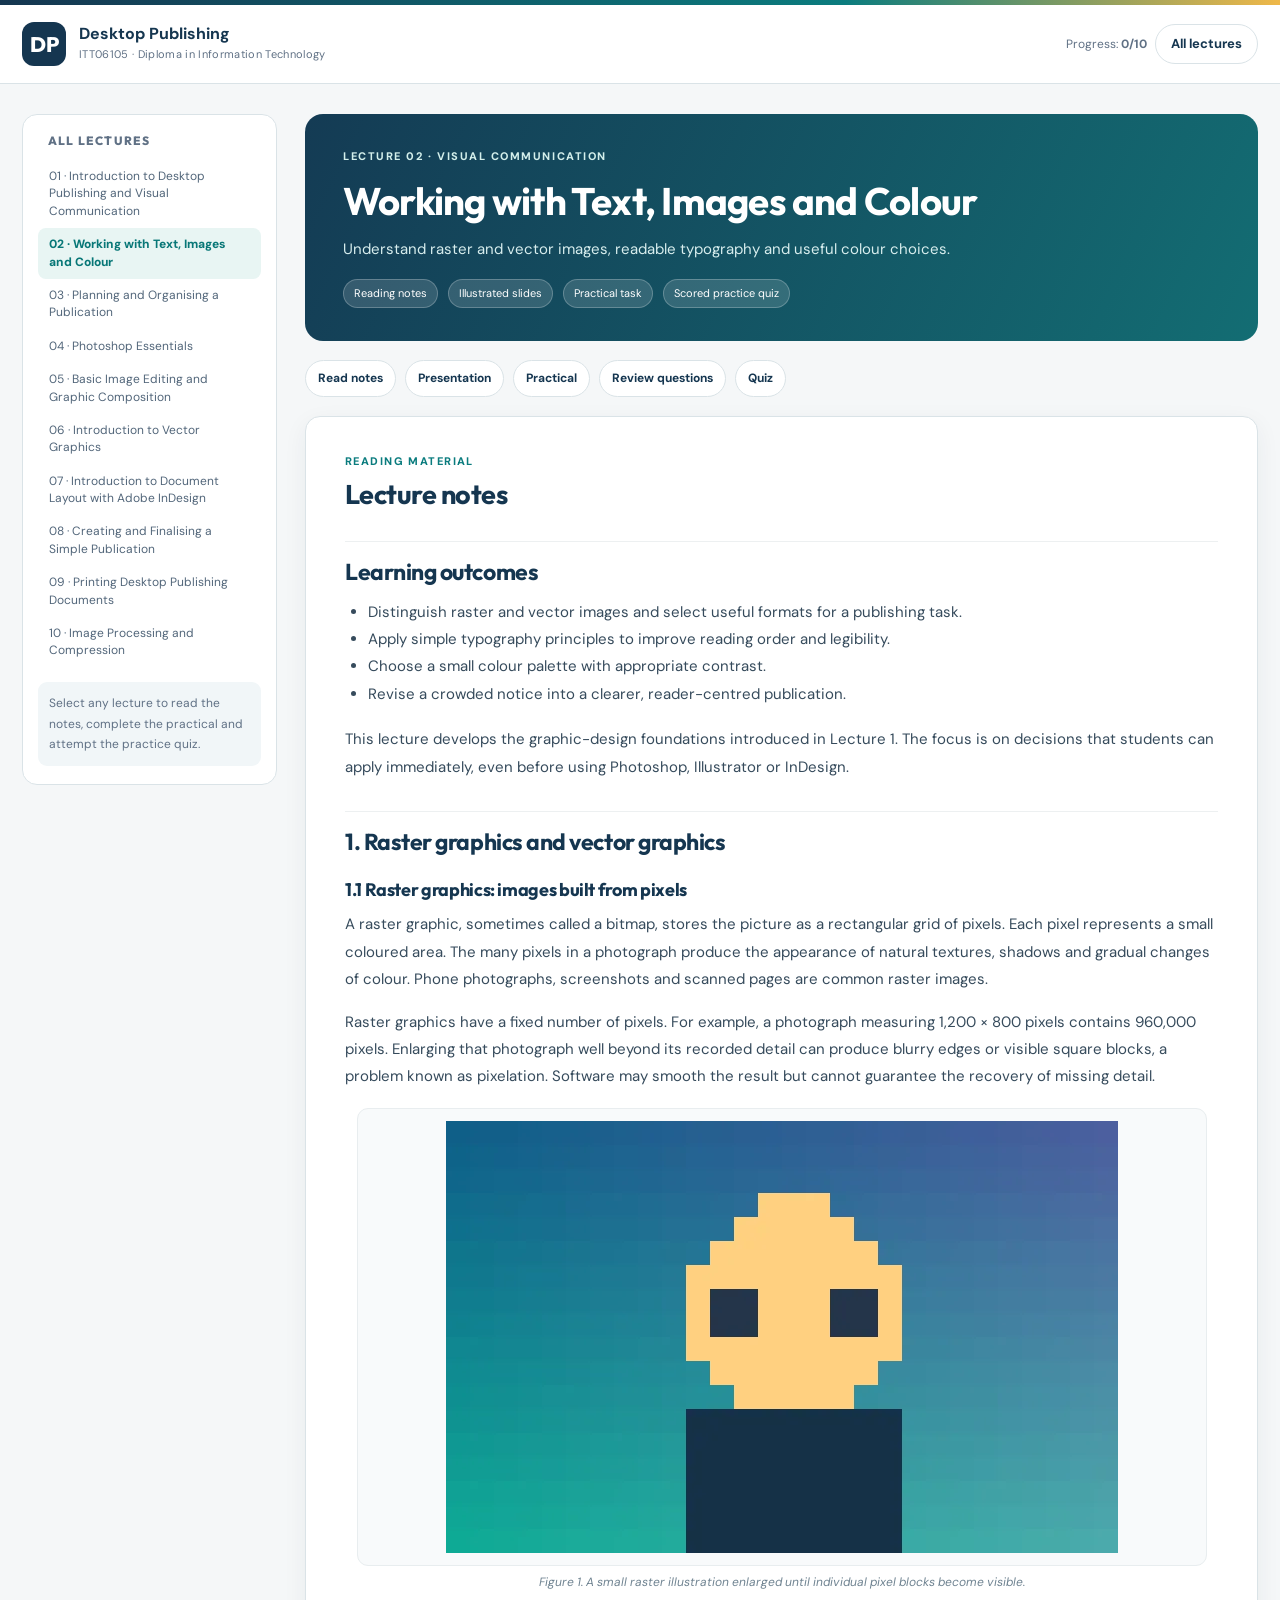
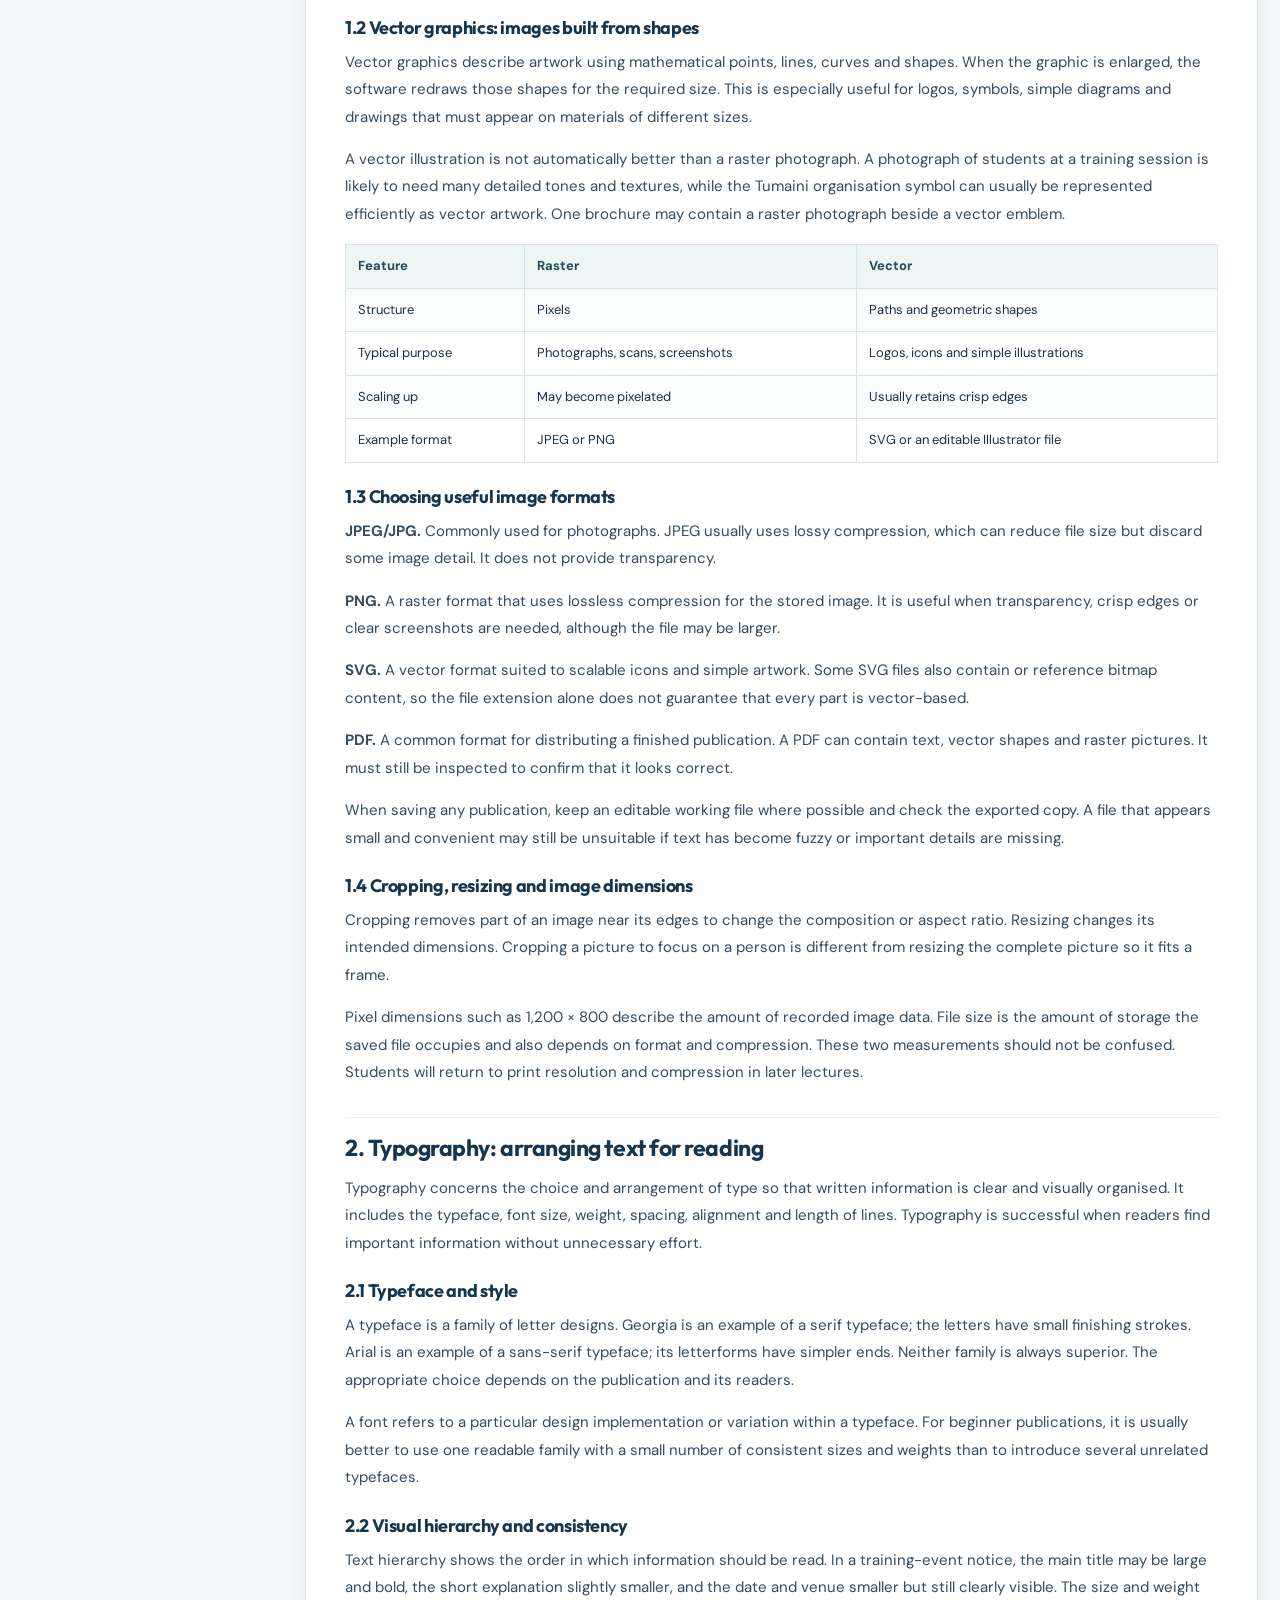
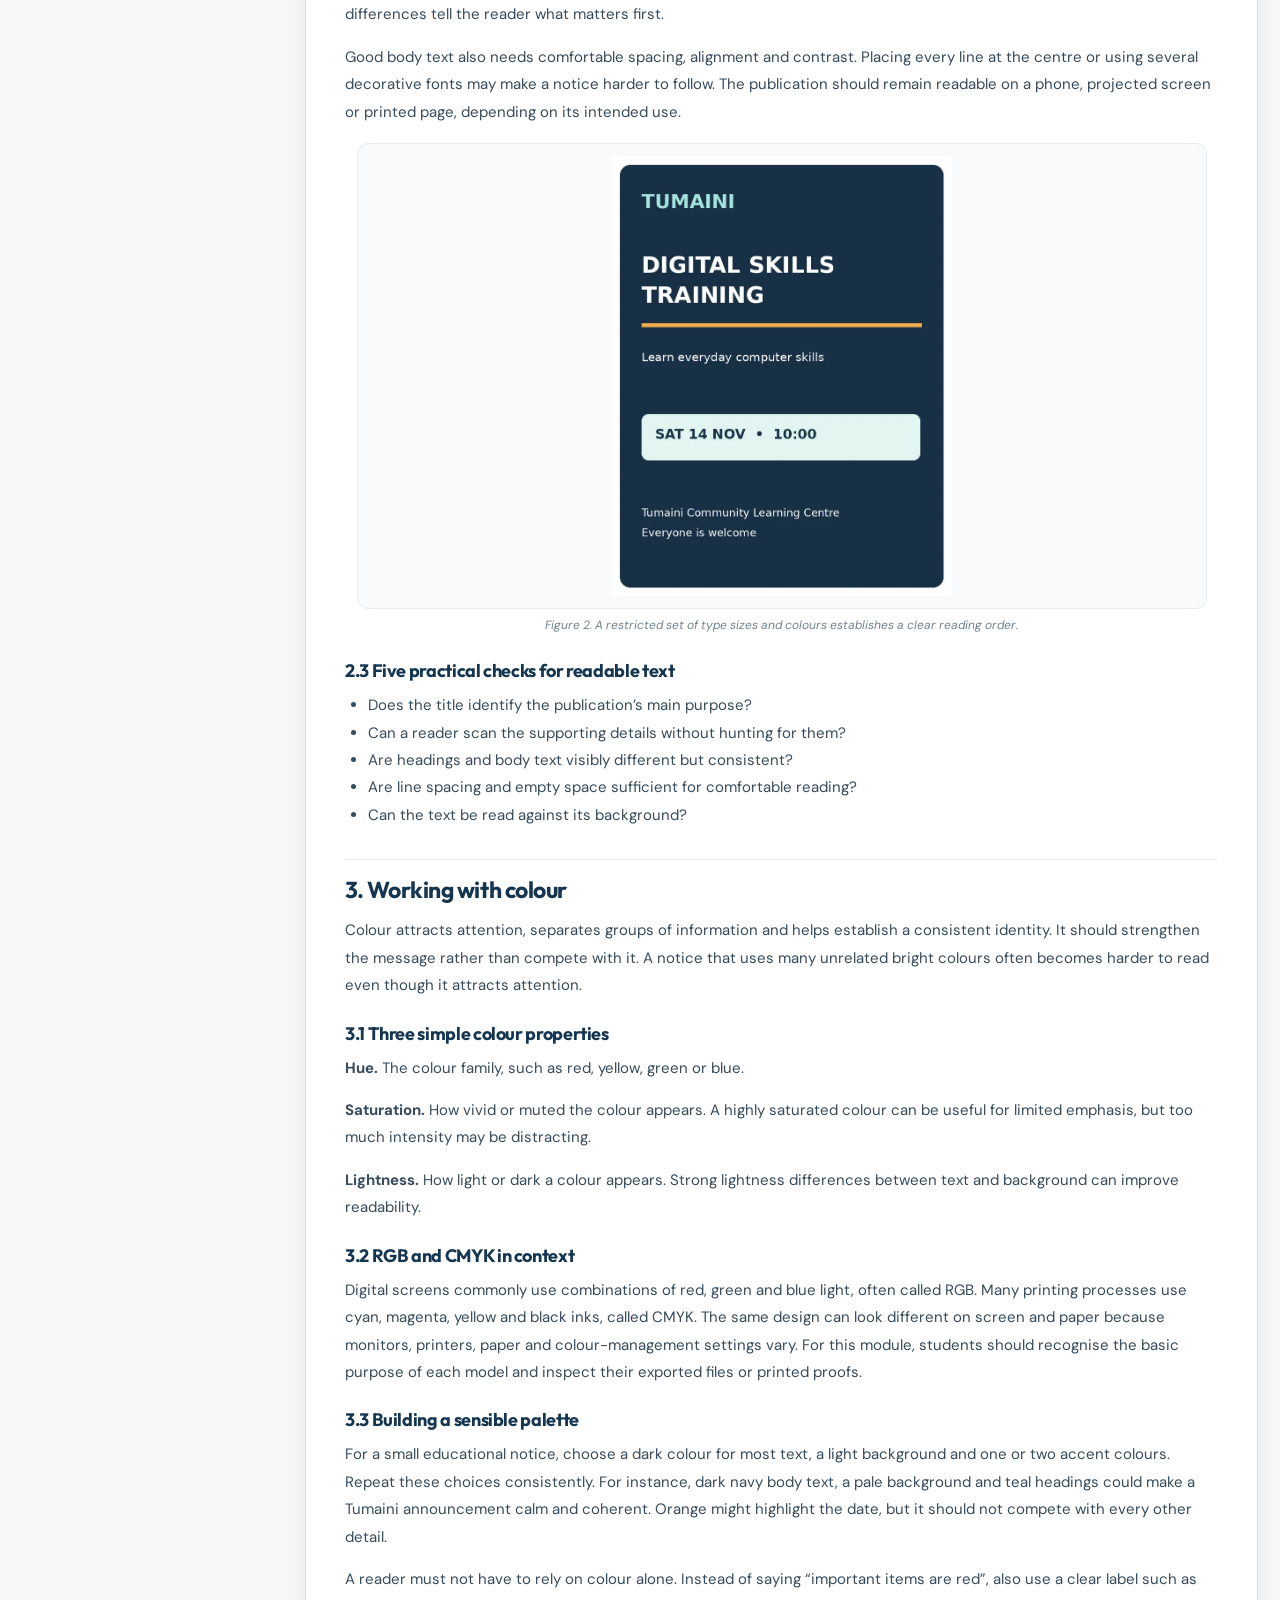
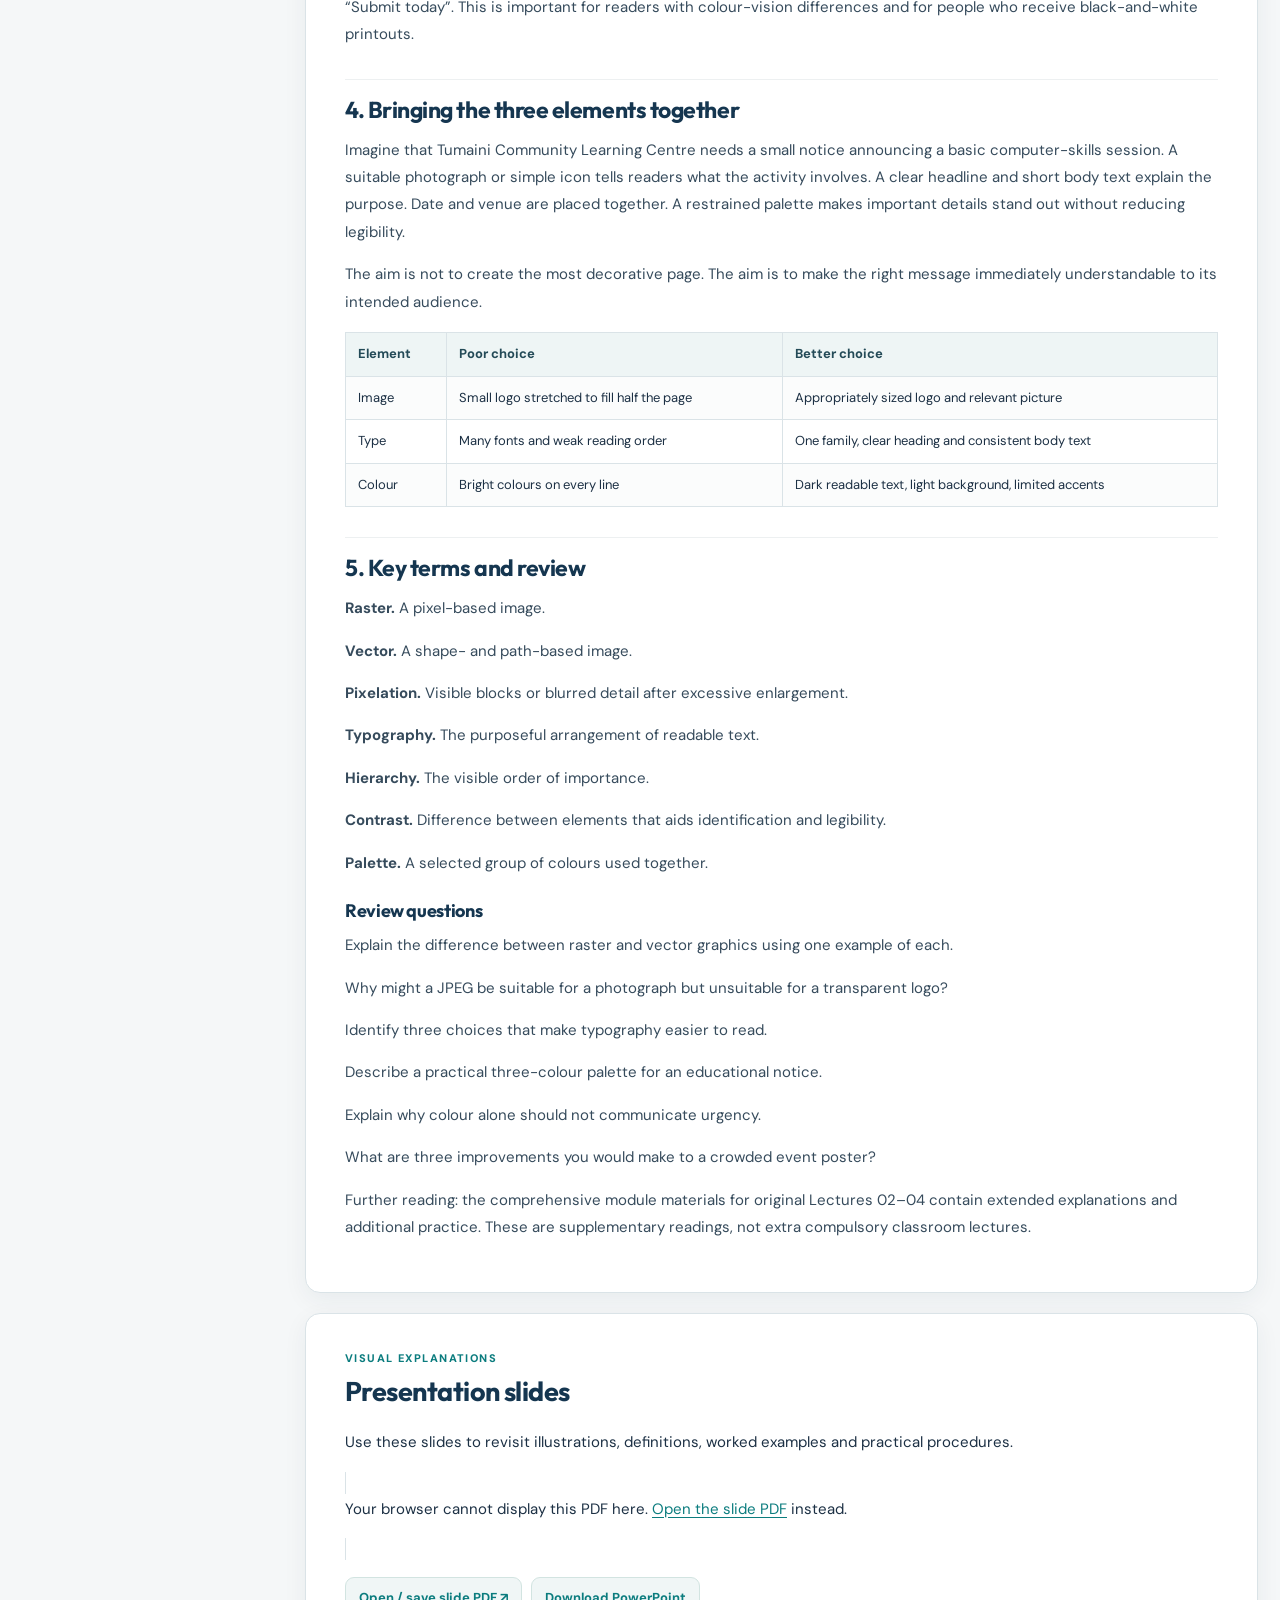
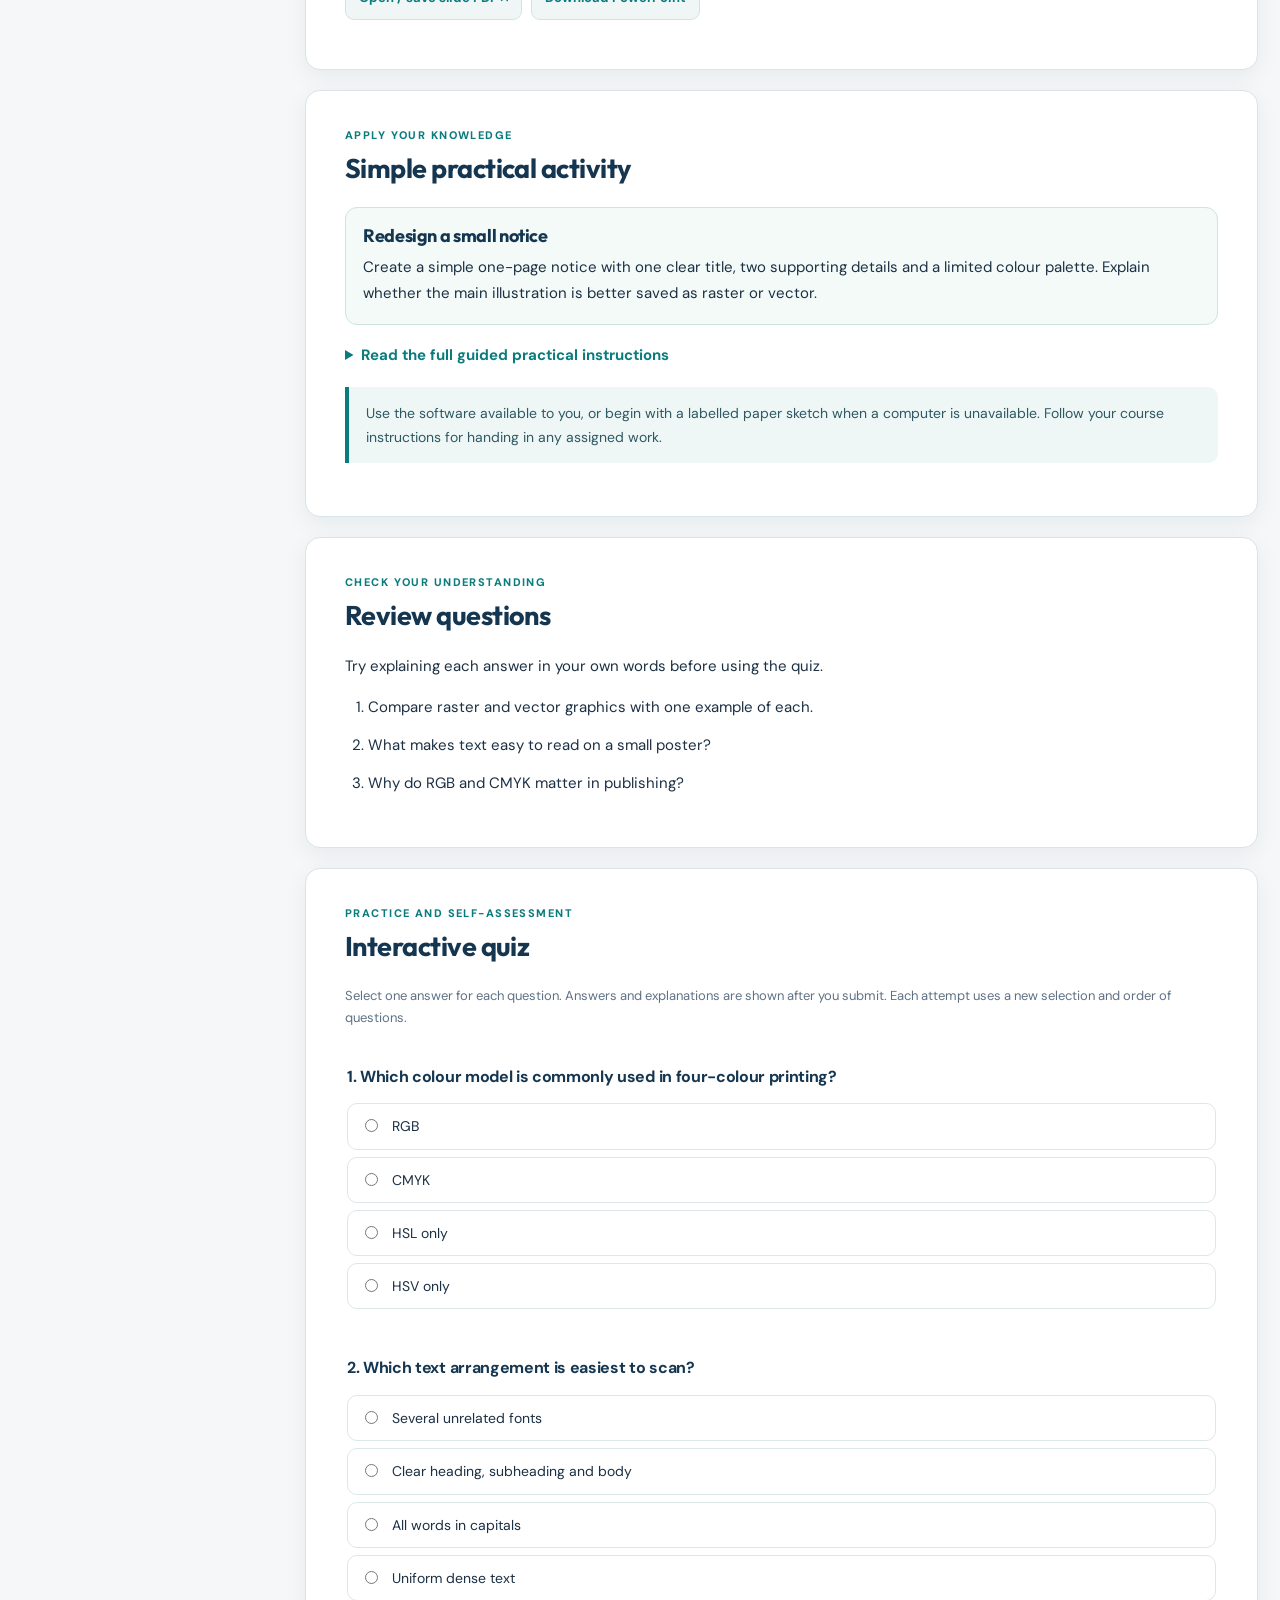
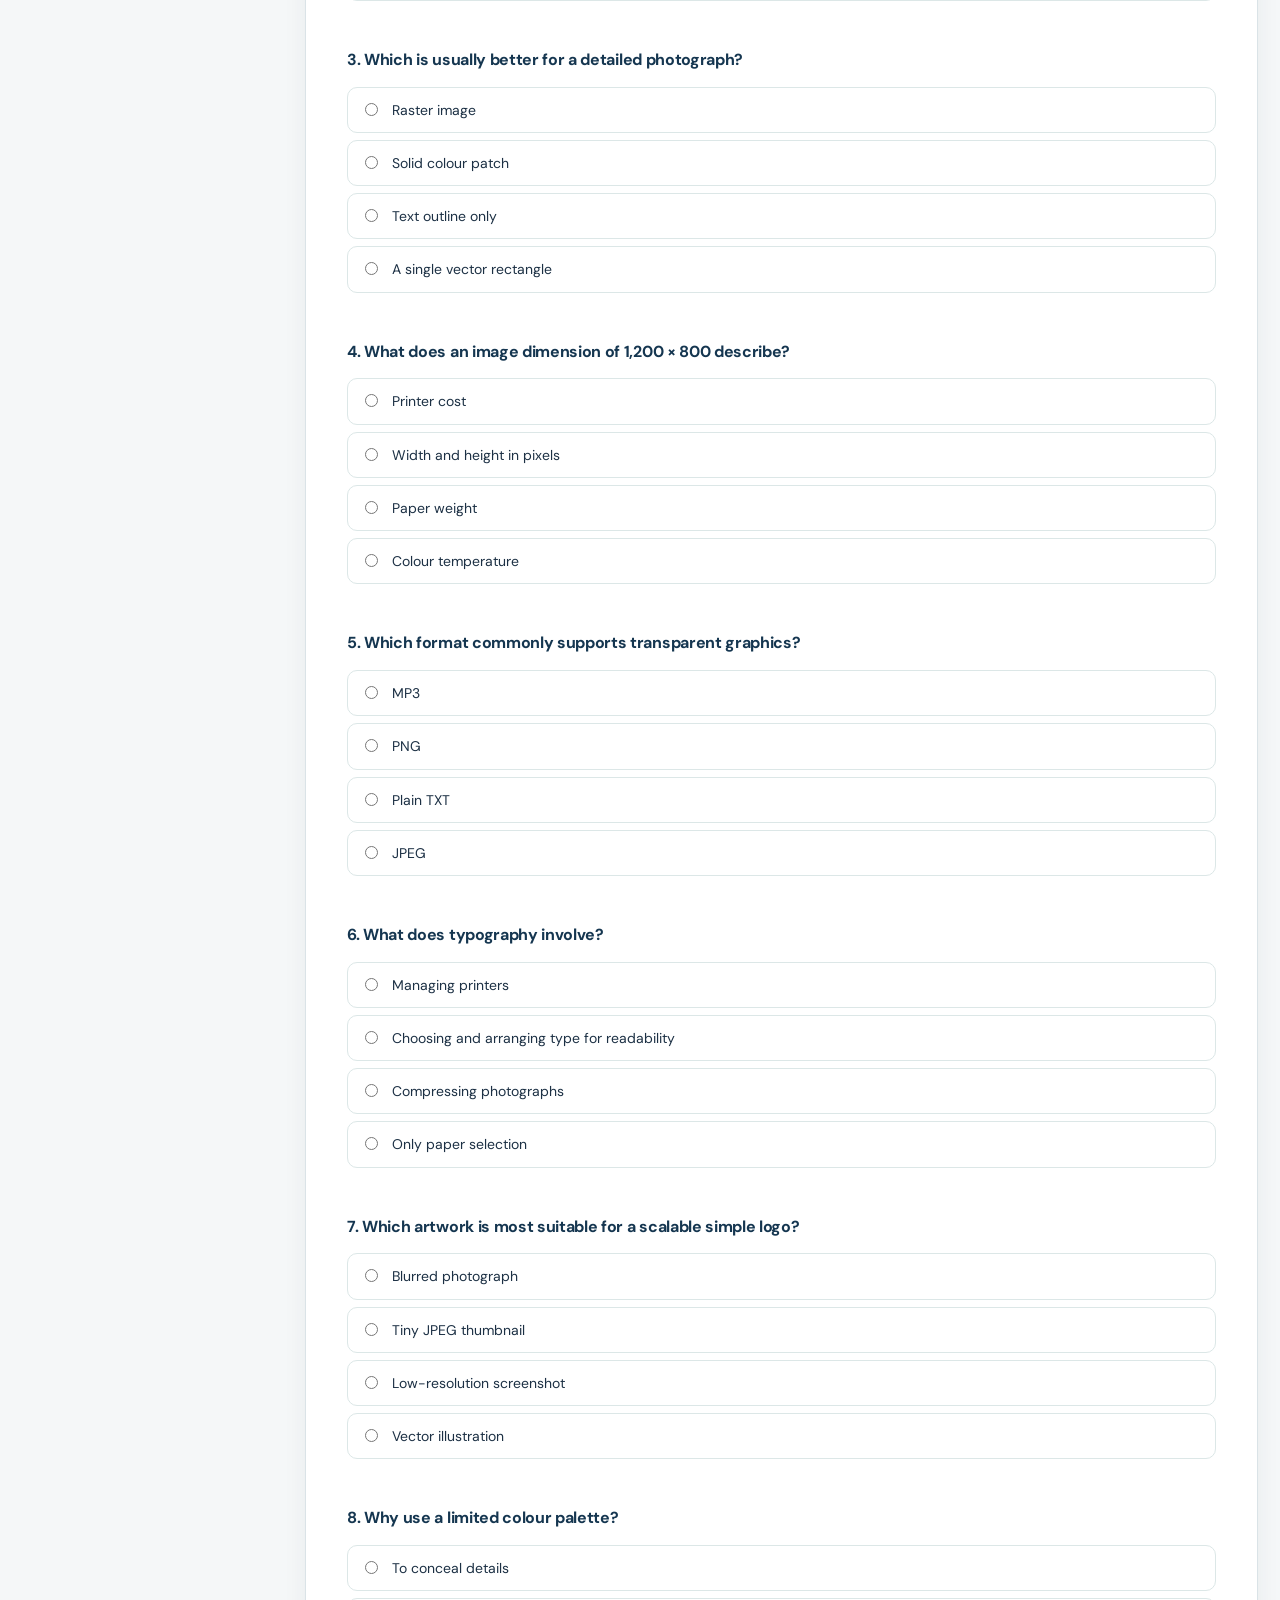
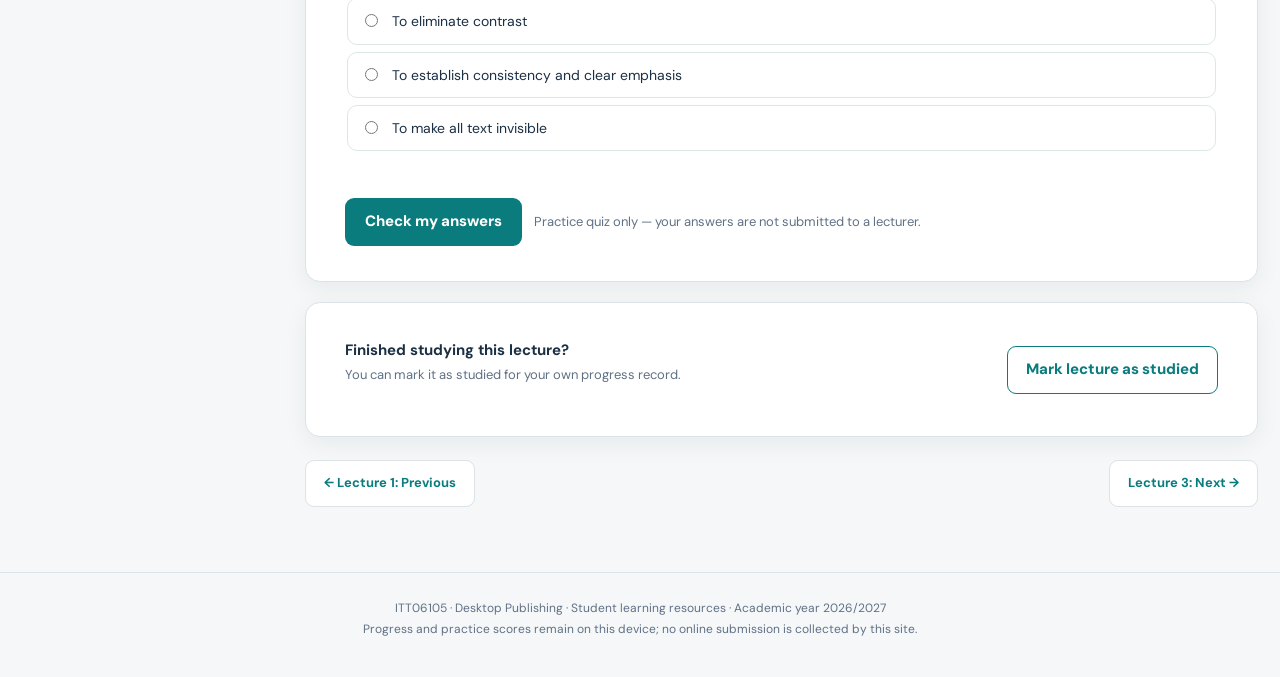
==== lectures/lecture-02.html @ 3ce36def "Add files via upload" ====
<!doctype html><html lang="en"><head><meta charset="utf-8"><meta name="viewport" content="width=device-width,initial-scale=1"><meta name="theme-color" content="#153650"><meta name="description" content="Desktop Publishing course materials: illustrated reading notes, presentation slides, guided practicals, review questions and self-marking quizzes."><link rel="stylesheet" href="../assets/css/style.css"><title>Lecture 2: Working with Text, Images and Colour | ITT06105 Desktop Publishing</title></head><body><div class="topline"></div><header class="site-header"><a class="brand" href="../index.html"><span class="brand-badge" aria-hidden="true">DP</span><span><strong>Desktop Publishing</strong><small>ITT06105 · Diploma in Information Technology</small></span></a><div class="header-actions"><span class="progress-label">Progress: <strong data-progress-count>0/10</strong></span><a class="pill-link" href="../index.html">All lectures</a></div></header><main class="page-wrap lesson-layout"><aside class="lesson-sidebar" aria-label="Lecture navigation"><h2>All lectures</h2><a class="" href="lecture-01.html">01 · Introduction to Desktop Publishing and Visual Communication</a><a class="active" href="lecture-02.html">02 · Working with Text, Images and Colour</a><a class="" href="lecture-03.html">03 · Planning and Organising a Publication</a><a class="" href="lecture-04.html">04 · Photoshop Essentials</a><a class="" href="lecture-05.html">05 · Basic Image Editing and Graphic Composition</a><a class="" href="lecture-06.html">06 · Introduction to Vector Graphics</a><a class="" href="lecture-07.html">07 · Introduction to Document Layout with Adobe InDesign</a><a class="" href="lecture-08.html">08 · Creating and Finalising a Simple Publication</a><a class="" href="lecture-09.html">09 · Printing Desktop Publishing Documents</a><a class="" href="lecture-10.html">10 · Image Processing and Compression</a><div class="sidebar-note">Select any lecture to read the notes, complete the practical and attempt the practice quiz.</div></aside><div class="lesson-main"><header class="lesson-head"><div class="eyebrow" style="color:#d3efeb">LECTURE 02 · Visual communication</div><h1>Working with Text, Images and Colour</h1><p>Understand raster and vector images, readable typography and useful colour choices.</p><div class="lesson-meta"><span>Reading notes</span><span>Illustrated slides</span><span>Practical task</span><span>Scored practice quiz</span></div></header><nav class="lesson-nav" aria-label="Sections in this lecture"><a href="#notes">Read notes</a><a href="#slides">Presentation</a><a href="#practical">Practical</a><a href="#review">Review questions</a><a href="#quiz">Quiz</a></nav>
<section class="content-panel" id="notes"><div class="section-overline">Reading material</div><h2>Lecture notes</h2><div class="reading-content"><h2 id="section-1">Learning outcomes</h2><ul class="note-list"><li>Distinguish raster and vector images and select useful formats for a publishing task.</li><li>Apply simple typography principles to improve reading order and legibility.</li><li>Choose a small colour palette with appropriate contrast.</li><li>Revise a crowded notice into a clearer, reader-centred publication.</li></ul><p>This lecture develops the graphic-design foundations introduced in Lecture 1. The focus is on decisions that students can apply immediately, even before using Photoshop, Illustrator or InDesign.</p><h2 id="section-2">1. Raster graphics and vector graphics</h2><h3 id="section-3">1.1 Raster graphics: images built from pixels</h3><p>A raster graphic, sometimes called a bitmap, stores the picture as a rectangular grid of pixels. Each pixel represents a small coloured area. The many pixels in a photograph produce the appearance of natural textures, shadows and gradual changes of colour. Phone photographs, screenshots and scanned pages are common raster images.</p><p>Raster graphics have a fixed number of pixels. For example, a photograph measuring 1,200 × 800 pixels contains 960,000 pixels. Enlarging that photograph well beyond its recorded detail can produce blurry edges or visible square blocks, a problem known as pixelation. Software may smooth the result but cannot guarantee the recovery of missing detail.</p><figure class="lesson-figure"><img loading="lazy" src="../assets/figures/l02_75a75c241705.webp" alt="Illustration accompanying this section of the lecture notes"></figure><p class="figure-caption">Figure 1. A small raster illustration enlarged until individual pixel blocks become visible.</p><h3 id="section-4">1.2 Vector graphics: images built from shapes</h3><p>Vector graphics describe artwork using mathematical points, lines, curves and shapes. When the graphic is enlarged, the software redraws those shapes for the required size. This is especially useful for logos, symbols, simple diagrams and drawings that must appear on materials of different sizes.</p><p>A vector illustration is not automatically better than a raster photograph. A photograph of students at a training session is likely to need many detailed tones and textures, while the Tumaini organisation symbol can usually be represented efficiently as vector artwork. One brochure may contain a raster photograph beside a vector emblem.</p><div class="table-scroll"><table class="notes-table"><tr><th>Feature</th><th>Raster</th><th>Vector</th></tr><tr><td>Structure</td><td>Pixels</td><td>Paths and geometric shapes</td></tr><tr><td>Typical purpose</td><td>Photographs, scans, screenshots</td><td>Logos, icons and simple illustrations</td></tr><tr><td>Scaling up</td><td>May become pixelated</td><td>Usually retains crisp edges</td></tr><tr><td>Example format</td><td>JPEG or PNG</td><td>SVG or an editable Illustrator file</td></tr></table></div><h3 id="section-5">1.3 Choosing useful image formats</h3><p><strong>JPEG/JPG. </strong>Commonly used for photographs. JPEG usually uses lossy compression, which can reduce file size but discard some image detail. It does not provide transparency.</p><p><strong>PNG. </strong>A raster format that uses lossless compression for the stored image. It is useful when transparency, crisp edges or clear screenshots are needed, although the file may be larger.</p><p><strong>SVG. </strong>A vector format suited to scalable icons and simple artwork. Some SVG files also contain or reference bitmap content, so the file extension alone does not guarantee that every part is vector-based.</p><p><strong>PDF. </strong>A common format for distributing a finished publication. A PDF can contain text, vector shapes and raster pictures. It must still be inspected to confirm that it looks correct.</p><p>When saving any publication, keep an editable working file where possible and check the exported copy. A file that appears small and convenient may still be unsuitable if text has become fuzzy or important details are missing.</p><h3 id="section-6">1.4 Cropping, resizing and image dimensions</h3><p>Cropping removes part of an image near its edges to change the composition or aspect ratio. Resizing changes its intended dimensions. Cropping a picture to focus on a person is different from resizing the complete picture so it fits a frame.</p><p>Pixel dimensions such as 1,200 × 800 describe the amount of recorded image data. File size is the amount of storage the saved file occupies and also depends on format and compression. These two measurements should not be confused. Students will return to print resolution and compression in later lectures.</p><h2 id="section-7">2. Typography: arranging text for reading</h2><p>Typography concerns the choice and arrangement of type so that written information is clear and visually organised. It includes the typeface, font size, weight, spacing, alignment and length of lines. Typography is successful when readers find important information without unnecessary effort.</p><h3 id="section-8">2.1 Typeface and style</h3><p>A typeface is a family of letter designs. Georgia is an example of a serif typeface; the letters have small finishing strokes. Arial is an example of a sans-serif typeface; its letterforms have simpler ends. Neither family is always superior. The appropriate choice depends on the publication and its readers.</p><p>A font refers to a particular design implementation or variation within a typeface. For beginner publications, it is usually better to use one readable family with a small number of consistent sizes and weights than to introduce several unrelated typefaces.</p><h3 id="section-9">2.2 Visual hierarchy and consistency</h3><p>Text hierarchy shows the order in which information should be read. In a training-event notice, the main title may be large and bold, the short explanation slightly smaller, and the date and venue smaller but still clearly visible. The size and weight differences tell the reader what matters first.</p><p>Good body text also needs comfortable spacing, alignment and contrast. Placing every line at the centre or using several decorative fonts may make a notice harder to follow. The publication should remain readable on a phone, projected screen or printed page, depending on its intended use.</p><figure class="lesson-figure"><img loading="lazy" src="../assets/figures/l02_a3acf9f518c1.webp" alt="Illustration accompanying this section of the lecture notes"></figure><p class="figure-caption">Figure 2. A restricted set of type sizes and colours establishes a clear reading order.</p><h3 id="section-10">2.3 Five practical checks for readable text</h3><ul class="note-list"><li>Does the title identify the publication’s main purpose?</li><li>Can a reader scan the supporting details without hunting for them?</li><li>Are headings and body text visibly different but consistent?</li><li>Are line spacing and empty space sufficient for comfortable reading?</li><li>Can the text be read against its background?</li></ul><h2 id="section-11">3. Working with colour</h2><p>Colour attracts attention, separates groups of information and helps establish a consistent identity. It should strengthen the message rather than compete with it. A notice that uses many unrelated bright colours often becomes harder to read even though it attracts attention.</p><h3 id="section-12">3.1 Three simple colour properties</h3><p><strong>Hue. </strong>The colour family, such as red, yellow, green or blue.</p><p><strong>Saturation. </strong>How vivid or muted the colour appears. A highly saturated colour can be useful for limited emphasis, but too much intensity may be distracting.</p><p><strong>Lightness. </strong>How light or dark a colour appears. Strong lightness differences between text and background can improve readability.</p><h3 id="section-13">3.2 RGB and CMYK in context</h3><p>Digital screens commonly use combinations of red, green and blue light, often called RGB. Many printing processes use cyan, magenta, yellow and black inks, called CMYK. The same design can look different on screen and paper because monitors, printers, paper and colour-management settings vary. For this module, students should recognise the basic purpose of each model and inspect their exported files or printed proofs.</p><h3 id="section-14">3.3 Building a sensible palette</h3><p>For a small educational notice, choose a dark colour for most text, a light background and one or two accent colours. Repeat these choices consistently. For instance, dark navy body text, a pale background and teal headings could make a Tumaini announcement calm and coherent. Orange might highlight the date, but it should not compete with every other detail.</p><p>A reader must not have to rely on colour alone. Instead of saying “important items are red”, also use a clear label such as “Submit today”. This is important for readers with colour-vision differences and for people who receive black-and-white printouts.</p><h2 id="section-15">4. Bringing the three elements together</h2><p>Imagine that Tumaini Community Learning Centre needs a small notice announcing a basic computer-skills session. A suitable photograph or simple icon tells readers what the activity involves. A clear headline and short body text explain the purpose. Date and venue are placed together. A restrained palette makes important details stand out without reducing legibility.</p><p>The aim is not to create the most decorative page. The aim is to make the right message immediately understandable to its intended audience.</p><div class="table-scroll"><table class="notes-table"><tr><th>Element</th><th>Poor choice</th><th>Better choice</th></tr><tr><td>Image</td><td>Small logo stretched to fill half the page</td><td>Appropriately sized logo and relevant picture</td></tr><tr><td>Type</td><td>Many fonts and weak reading order</td><td>One family, clear heading and consistent body text</td></tr><tr><td>Colour</td><td>Bright colours on every line</td><td>Dark readable text, light background, limited accents</td></tr></table></div><h2 id="section-16">5. Key terms and review</h2><p><strong>Raster. </strong>A pixel-based image.</p><p><strong>Vector. </strong>A shape- and path-based image.</p><p><strong>Pixelation. </strong>Visible blocks or blurred detail after excessive enlargement.</p><p><strong>Typography. </strong>The purposeful arrangement of readable text.</p><p><strong>Hierarchy. </strong>The visible order of importance.</p><p><strong>Contrast. </strong>Difference between elements that aids identification and legibility.</p><p><strong>Palette. </strong>A selected group of colours used together.</p><h3 id="section-17">Review questions</h3><p>Explain the difference between raster and vector graphics using one example of each.</p><p>Why might a JPEG be suitable for a photograph but unsuitable for a transparent logo?</p><p>Identify three choices that make typography easier to read.</p><p>Describe a practical three-colour palette for an educational notice.</p><p>Explain why colour alone should not communicate urgency.</p><p>What are three improvements you would make to a crowded event poster?</p><p>Further reading: the comprehensive module materials for original Lectures 02–04 contain extended explanations and additional practice. These are supplementary readings, not extra compulsory classroom lectures.</p></div></section>
<section class="content-panel slide-panel" id="slides"><div class="section-overline">Visual explanations</div><h2>Presentation slides</h2><p>Use these slides to revisit illustrations, definitions, worked examples and practical procedures.</p><object data="../assets/slides/lecture-02.pdf#view=FitH" type="application/pdf" class="slide-frame" aria-label="Lecture 2 presentation PDF"><p>Your browser cannot display this PDF here. <a href="../assets/slides/lecture-02.pdf">Open the slide PDF</a> instead.</p></object><div class="download-row"><a href="../assets/slides/lecture-02.pdf" target="_blank" rel="noopener">Open / save slide PDF ↗</a><a href="../assets/downloads/lecture-02.pptx" download>Download PowerPoint</a></div></section>
<section class="content-panel practical-panel" id="practical"><div class="section-overline">Apply your knowledge</div><h2>Simple practical activity</h2><div class="assignment"><h3>Redesign a small notice</h3><p>Create a simple one-page notice with one clear title, two supporting details and a limited colour palette. Explain whether the main illustration is better saved as raster or vector.</p></div><details style="margin-top:18px"><summary style="font-weight:700;cursor:pointer;color:var(--teal)">Read the full guided practical instructions</summary><div class="reading-content" style="padding-top:14px"><p><strong>STUDENT ACTIVITY WORKSHEET</strong></p><p>Complete the essential activities on paper. If suitable software is available, reproduce the final design digitally after the tutorial.</p><p>Student name: __________________________________________    Registration no.: _______________________</p><h2 id="section-1">Activity A — Choose a suitable graphic</h2><p>For each item, choose raster or vector as the most useful starting point, and write one reason. More than one format may sometimes be acceptable when your reason is sound.</p><div class="table-scroll"><table class="notes-table"><tr><th>Publication item</th><th>Type (raster/vector)</th><th>Reason</th></tr><tr><td>A photo of students using computers</td><td>____________________</td><td>____________________________</td></tr><tr><td>A simple book-shaped college logo</td><td>____________________</td><td>____________________________</td></tr><tr><td>A scanned handwritten letter</td><td>____________________</td><td>____________________________</td></tr><tr><td>A line icon for the notice heading</td><td>____________________</td><td>____________________________</td></tr></table></div><h2 id="section-2">Activity B — Critique the first notice</h2><p>Study the original notice below. Identify THREE specific problems involving typography, layout or colour. Explain briefly how each problem affects the reader.</p><figure class="lesson-figure"><img loading="lazy" src="../assets/figures/l02_de7c080a860a.webp" alt="Illustration accompanying this section of the lecture notes"></figure><p>1. Problem: ___________________________________________________________________________________
   Improvement: _________________________________________________________________________________</p><p>2. Problem: ___________________________________________________________________________________
   Improvement: _________________________________________________________________________________</p><p>3. Problem: ___________________________________________________________________________________
   Improvement: _________________________________________________________________________________</p><h2 id="section-3">Activity C — Sketch a clearer notice</h2><p>Design a new version of the same announcement. Preserve the event name, date, time and organisation. Use a main heading, a short supporting line, one or two type styles and a limited colour palette. You may use pencil and labels.</p><div class="table-scroll"><table class="notes-table"><tr><th></th></tr></table></div><p>Selected text colour: _______________________  Background: _______________________  Accent: _______________________</p><h3 id="section-4">Activity D — Explain your design</h3><p>Write three reasons why your design is easier to read than the original notice. Refer to at least one image or format choice, one text/typography choice and one colour choice.</p><p>1. ______________________________________________________________________________________________</p><p>2. ______________________________________________________________________________________________</p><p>3. ______________________________________________________________________________________________</p><h3 id="section-5">Submission checklist</h3><ul class="note-list"><li>Completed the four image choices and reasons.</li><li>Identified three specific weaknesses in the sample notice.</li><li>Prepared one legible notice sketch with essential event details.</li><li>Explained three improvements using relevant design vocabulary.</li></ul></div></details><div class="notice" style="margin-top:18px">Use the software available to you, or begin with a labelled paper sketch when a computer is unavailable. Follow your course instructions for handing in any assigned work.</div></section>
<section class="content-panel review-panel" id="review"><div class="section-overline">Check your understanding</div><h2>Review questions</h2><p>Try explaining each answer in your own words before using the quiz.</p><ol class="review-list"><li>Compare raster and vector graphics with one example of each.</li><li>What makes text easy to read on a small poster?</li><li>Why do RGB and CMYK matter in publishing?</li></ol></section>
<section class="content-panel quiz-panel" id="quiz"><div class="section-overline">Practice and self-assessment</div><h2>Interactive quiz</h2><div id="quiz-root" data-lecture="2"></div></section>
<section class="content-panel done-controls" style="justify-content:space-between"><div><strong>Finished studying this lecture?</strong><p class="done-message">You can mark it as studied for your own progress record.</p></div><button type="button" class="outline-button" data-complete-toggle="2" aria-pressed="false">Mark lecture as studied</button></section><nav class="lesson-end-nav" aria-label="Previous and next lecture"><a href="lecture-01.html">← Lecture 1: Previous</a><a href="lecture-03.html">Lecture 3: Next →</a></nav></div></main><footer class="footer">ITT06105 · Desktop Publishing · Student learning resources · Academic year 2026/2027<br>Progress and practice scores remain on this device; no online submission is collected by this site.</footer><script src="../assets/js/quiz-data.js"></script><script src="../assets/js/site.js"></script></body></html>
---- assets/css/style.css ----
@import url('https://fonts.googleapis.com/css2?family=DM+Sans:wght@400;500;600;700&family=Outfit:wght@400;500;600;700;800&display=swap');
:root{--ink:#1c3044;--muted:#607185;--teal:#0b7c7e;--teal2:#0f9291;--navy:#153650;--gold:#efb849;--canvas:#f5f7f8;--line:#dae3e7;--card:white;--shadow:0 7px 25px rgba(18,54,74,.06);--focus:#ffd16b;--radius:14px}
*{box-sizing:border-box}html{scroll-behavior:smooth}body{margin:0;color:var(--ink);background:var(--canvas);font-family:'DM Sans',Arial,sans-serif;font-size:15px;line-height:1.73}a{color:var(--teal);text-underline-offset:3px}a:hover{text-decoration-thickness:2px}button,input{font:inherit}button{cursor:pointer}button:focus-visible,a:focus-visible,input:focus-visible{outline:3px solid var(--focus);outline-offset:3px}
.topline{height:5px;background:linear-gradient(90deg,var(--navy) 0%,var(--teal) 66%,var(--gold) 100%)}
.site-header{display:flex;align-items:center;justify-content:space-between;gap:18px;padding:17px max(22px,calc((100vw - 1370px)/2));background:#fff;border-bottom:1px solid var(--line)}.brand{display:flex;align-items:center;gap:13px;color:var(--navy);text-decoration:none;min-width:0}.brand-badge{width:44px;height:44px;border-radius:12px;background:var(--navy);display:grid;place-items:center;color:white;flex:none;font:800 21px Outfit,Arial}.brand strong{font-size:16px;display:block;line-height:1.3}.brand small{display:block;font-size:11px;color:var(--muted);letter-spacing:.03em}.header-actions{display:flex;gap:8px;align-items:center}.pill-link,.plain-button{border:1px solid var(--line);border-radius:24px;padding:8px 15px;background:#fff;text-decoration:none;color:var(--navy);font-size:13px;font-weight:700}.pill-link:hover,.plain-button:hover{background:#edf7f5}.progress-label{font-size:12px;color:var(--muted);white-space:nowrap}.page-wrap{max-width:1360px;margin:0 auto;padding:30px 22px 65px}
.eyebrow{text-transform:uppercase;letter-spacing:.14em;font-size:11px;font-weight:800;color:var(--teal)}h1,h2,h3,h4{font-family:'Outfit',Arial,sans-serif;line-height:1.22;letter-spacing:-.02em;margin-top:0;color:var(--navy)}h1{font-size:clamp(31px,4vw,52px);margin-bottom:18px}h2{font-size:clamp(24px,2.5vw,31px)}h3{font-size:20px}p{margin:0 0 15px}.intro{max-width:840px;color:var(--muted);font-size:17px}.hero{background:linear-gradient(115deg,#143c54,#0d7979);padding:45px 48px;border-radius:20px;color:#fff;position:relative;overflow:hidden;margin-bottom:32px}.hero:after{content:"";position:absolute;right:-75px;top:-150px;width:350px;height:350px;border:1px solid rgba(255,255,255,.18);border-radius:50%;box-shadow:0 0 0 70px rgba(255,255,255,.03),0 0 0 145px rgba(255,255,255,.025)}.hero h1,.hero .eyebrow{color:white}.hero p{color:#d8efee;max-width:675px}.hero .eyebrow{opacity:.85}.hero-buttons{display:flex;gap:12px;flex-wrap:wrap;margin-top:22px}.cta{border:none;background:var(--gold);color:#17324b;border-radius:10px;padding:12px 18px;font-weight:800;text-decoration:none;display:inline-flex;align-items:center;gap:8px}.cta:hover{background:#ffd06a}.cta-secondary{background:rgba(255,255,255,.14);border:1px solid rgba(255,255,255,.3);color:white}.section-heading{display:flex;align-items:end;justify-content:space-between;gap:14px;margin:34px 0 19px}.section-heading h2{margin:0}.section-heading p{margin:3px 0 0;color:var(--muted);font-size:13px}.course-stats{display:grid;grid-template-columns:repeat(3,1fr);gap:12px;margin-bottom:24px}.stat{padding:17px 21px;background:var(--card);border:1px solid var(--line);border-radius:var(--radius)}.stat strong{display:block;color:var(--navy);font:700 29px Outfit}.stat span{font-size:13px;color:var(--muted)}.progress-track{height:8px;background:#e3ecec;border-radius:20px;overflow:hidden}.progress-fill{height:100%;width:0;background:var(--teal);transition:width .25s}.searchbox{border:1px solid var(--line);border-radius:10px;background:white;padding:11px 14px;min-width:260px;max-width:100%;font-size:14px}.units-grid{display:grid;grid-template-columns:repeat(2,minmax(0,1fr));gap:17px}.unit-card{background:#fff;border:1px solid var(--line);border-radius:var(--radius);padding:23px;box-shadow:var(--shadow);display:flex;flex-direction:column;min-height:205px;position:relative}.unit-card:hover{border-color:#9cc6c3}.unit-card .number{font:700 13px Outfit;color:var(--teal);letter-spacing:.04em}.unit-card h3{font-size:20px;margin:7px 0 9px}.unit-card p{font-size:14px;color:var(--muted);flex:1}.unit-bottom{display:flex;justify-content:space-between;align-items:center;gap:8px;margin-top:10px}.unit-bottom a{font-weight:700;text-decoration:none}.small-status{font-size:11px;color:var(--muted);background:#f1f5f5;padding:5px 9px;border-radius:30px}.small-status.done{color:#066f55;background:#e6f7ec}.footer{border-top:1px solid var(--line);padding:25px 22px 38px;color:var(--muted);font-size:12px;text-align:center}
.lesson-layout{display:grid;grid-template-columns:255px minmax(0,1fr);gap:28px;align-items:start}.lesson-sidebar{position:sticky;top:20px;background:#fff;border:1px solid var(--line);border-radius:15px;padding:18px 15px;max-height:calc(100vh - 40px);overflow:auto}.lesson-sidebar h2{font:800 12px Outfit;letter-spacing:.1em;text-transform:uppercase;color:var(--muted);margin:0 0 12px;padding:0 10px}.lesson-sidebar a{display:block;padding:8px 11px;border-radius:8px;text-decoration:none;color:#52667a;font-size:12px;line-height:1.45}.lesson-sidebar a:hover{background:#f1f7f7}.lesson-sidebar a.active{background:#e8f5f3;color:#087777;font-weight:800}.sidebar-note{margin-top:14px;padding:11px;border-radius:9px;background:#f1f6f8;color:var(--muted);font-size:12px}
.lesson-head{background:linear-gradient(115deg,#143b54,#136d73);border-radius:18px;padding:33px 38px;color:#fff;margin-bottom:19px}.lesson-head h1{font-size:clamp(29px,3vw,41px);color:#fff;margin:12px 0}.lesson-head p{color:#d8eeee;max-width:740px;margin:0 0 16px}.lesson-meta{display:flex;gap:10px;flex-wrap:wrap}.lesson-meta span{font-size:11px;color:white;background:rgba(255,255,255,.14);border:1px solid rgba(255,255,255,.23);padding:4px 10px;border-radius:24px}.lesson-nav{display:flex;gap:9px;flex-wrap:wrap;margin:0 0 19px}.lesson-nav a{background:white;border:1px solid var(--line);border-radius:25px;padding:7px 12px;text-decoration:none;color:var(--navy);font-size:12px;font-weight:700}.lesson-nav a:hover{border-color:var(--teal);color:var(--teal)}.content-panel{background:white;border:1px solid var(--line);border-radius:15px;padding:35px 39px;margin-bottom:20px;box-shadow:var(--shadow)}.content-panel .section-overline{font-size:11px;font-weight:800;letter-spacing:.13em;text-transform:uppercase;color:var(--teal);margin-bottom:7px}.content-panel h2{margin:0 0 22px;font-size:27px}.reading-content h2{font-size:23px;margin:30px 0 13px;padding-top:16px;border-top:1px solid #edf0f1;scroll-margin-top:18px}.reading-content h3{font-size:18px;margin:23px 0 10px;scroll-margin-top:18px}.reading-content p,.reading-content li{font-size:15px;line-height:1.83;color:#364b5c}.reading-content ul,.reading-content ol{padding-left:23px;margin:8px 0 18px}.lesson-figure{margin:17px auto 6px;max-width:850px;text-align:center;background:#f8fafb;padding:12px;border:1px solid #e8edef;border-radius:11px}.lesson-figure img{display:block;max-width:100%;height:auto;max-height:440px;margin:auto;object-fit:contain}.figure-caption{font-size:12px!important;color:#6f8391!important;text-align:center;margin:4px 0 21px!important;font-style:italic}.table-scroll{overflow:auto;margin:16px 0 21px}.notes-table{border-collapse:collapse;min-width:460px;width:100%;font-size:13px}.notes-table th,.notes-table td{border:1px solid var(--line);padding:10px 12px;vertical-align:top}.notes-table th{background:#eef5f5;text-align:left;color:#234a57}.notes-table tr:nth-child(even){background:#fbfcfc}.notice{background:#eef7f6;border-left:4px solid var(--teal);padding:14px 17px;border-radius:0 10px 10px 0;color:#2e5862;font-size:14px;margin:12px 0 18px}.download-row{display:flex;flex-wrap:wrap;gap:9px;margin:14px 0}.download-row a{text-decoration:none;font-size:13px;background:#f0f6f6;border:1px solid #d2e4e1;padding:9px 13px;border-radius:9px;font-weight:700}.slide-frame{height:min(600px,62vw);min-height:300px;width:100%;border:1px solid var(--line);border-radius:12px;background:#f1f5f7}.assignment{border:1px solid #cfe3e0;border-radius:12px;padding:17px;background:#f3faf8}.assignment h3{font-size:18px;margin:0 0 8px}.assignment p{margin:0}.review-list{padding-left:23px}.review-list li{margin:12px 0}.quiz-help{color:var(--muted);font-size:13px}.quiz-question{padding:20px 0;border-bottom:1px solid var(--line)}.quiz-question h3{font:700 16px 'DM Sans',sans-serif;color:var(--navy);line-height:1.55;margin:0 0 14px}.quiz-option{display:flex;gap:11px;align-items:flex-start;padding:10px 12px;border:1px solid #dce7e7;border-radius:10px;margin:7px 0;background:#fff;cursor:pointer;font-size:14px}.quiz-option:has(input:checked){background:#eef8f7;border-color:var(--teal)}.quiz-option input{margin-top:5px;accent-color:var(--teal)}.quiz-toolbar{display:flex;gap:12px;flex-wrap:wrap;align-items:center;margin-top:20px}.primary-button{border:none;background:var(--teal);color:#fff;padding:11px 20px;border-radius:9px;font-weight:800}.primary-button:hover{background:#055c61}.outline-button{background:#fff;color:var(--teal);border:1px solid var(--teal);padding:10px 18px;border-radius:9px;font-weight:800}.quiz-results{padding:19px 22px;margin-top:22px;background:#f1f8f7;border:1px solid #c9dedb;border-radius:12px}.quiz-results .big-score{font:800 30px Outfit;color:var(--navy);margin-bottom:7px}.quiz-results h3{margin:19px 0 5px;font-size:16px}.quiz-results p{font-size:14px;margin:0 0 7px}.answer-note{border-top:1px solid #cededb;padding-top:13px;margin-top:13px}.done-controls{display:flex;gap:14px;align-items:center;flex-wrap:wrap;margin:12px 0}.done-message{font-size:13px;color:var(--muted)}.lesson-end-nav{display:flex;justify-content:space-between;gap:12px;margin-top:23px}.lesson-end-nav a{background:white;padding:11px 18px;border:1px solid var(--line);text-decoration:none;border-radius:9px;font-weight:700;font-size:13px}.extra-reading{font-size:13px;color:var(--muted)}.sr-only{position:absolute;left:-10000px;width:1px;height:1px;overflow:hidden}
@media(max-width:940px){.lesson-layout{grid-template-columns:1fr}.lesson-sidebar{position:static;max-height:none;display:none}.lesson-head{padding:27px}.content-panel{padding:25px}.site-header{padding:15px 20px}}@media(max-width:650px){.units-grid{grid-template-columns:1fr}.course-stats{grid-template-columns:repeat(3,1fr)}.stat{padding:11px}.stat strong{font-size:22px}.hero{padding:32px 23px}.page-wrap{padding:20px 13px 40px}.site-header{padding:12px 13px}.brand-badge{width:37px;height:37px}.brand strong{font-size:13px}.brand small{font-size:10px}.header-actions .progress-label{display:none}.content-panel{padding:22px 18px}.slide-frame{height:340px;min-height:0}.lesson-head{padding:24px 20px}.section-heading{align-items:stretch;flex-direction:column}.searchbox{width:100%}.unit-card{min-height:180px}.lesson-nav a{font-size:11px;padding:6px 10px}}@media print{.site-header,.topline,.lesson-sidebar,.lesson-nav,.slide-panel,.practical-panel,.quiz-panel,.review-panel,.lesson-end-nav,.done-controls,.footer,.download-row{display:none!important}.lesson-layout{display:block}.lesson-head{padding:10px 0;background:white;color:black}.lesson-head h1,.lesson-head p{color:black}.lesson-meta{display:none}.content-panel{padding:0;border:0;box-shadow:none}.reading-content h2{break-after:avoid}.lesson-figure{break-inside:avoid}.reading-content p,.reading-content li{font-size:11pt}.page-wrap{padding:0}body{background:white}}
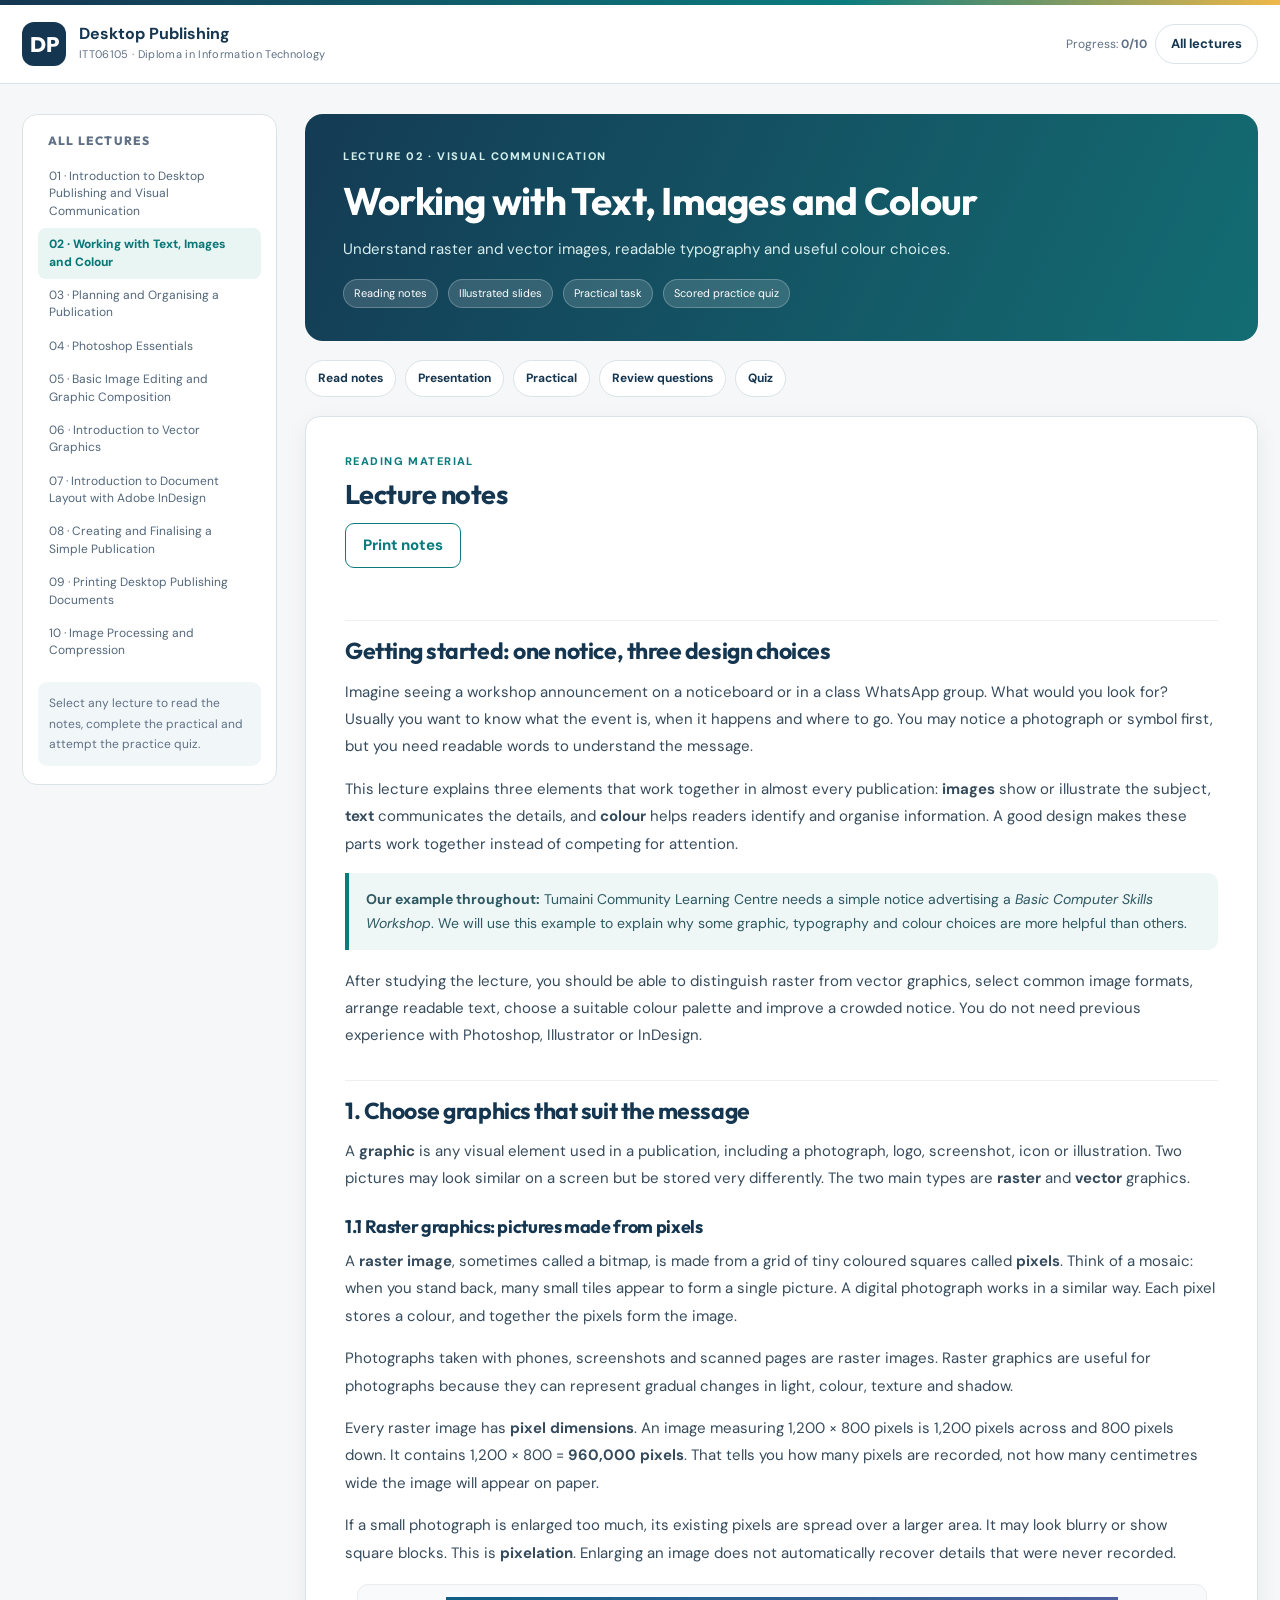
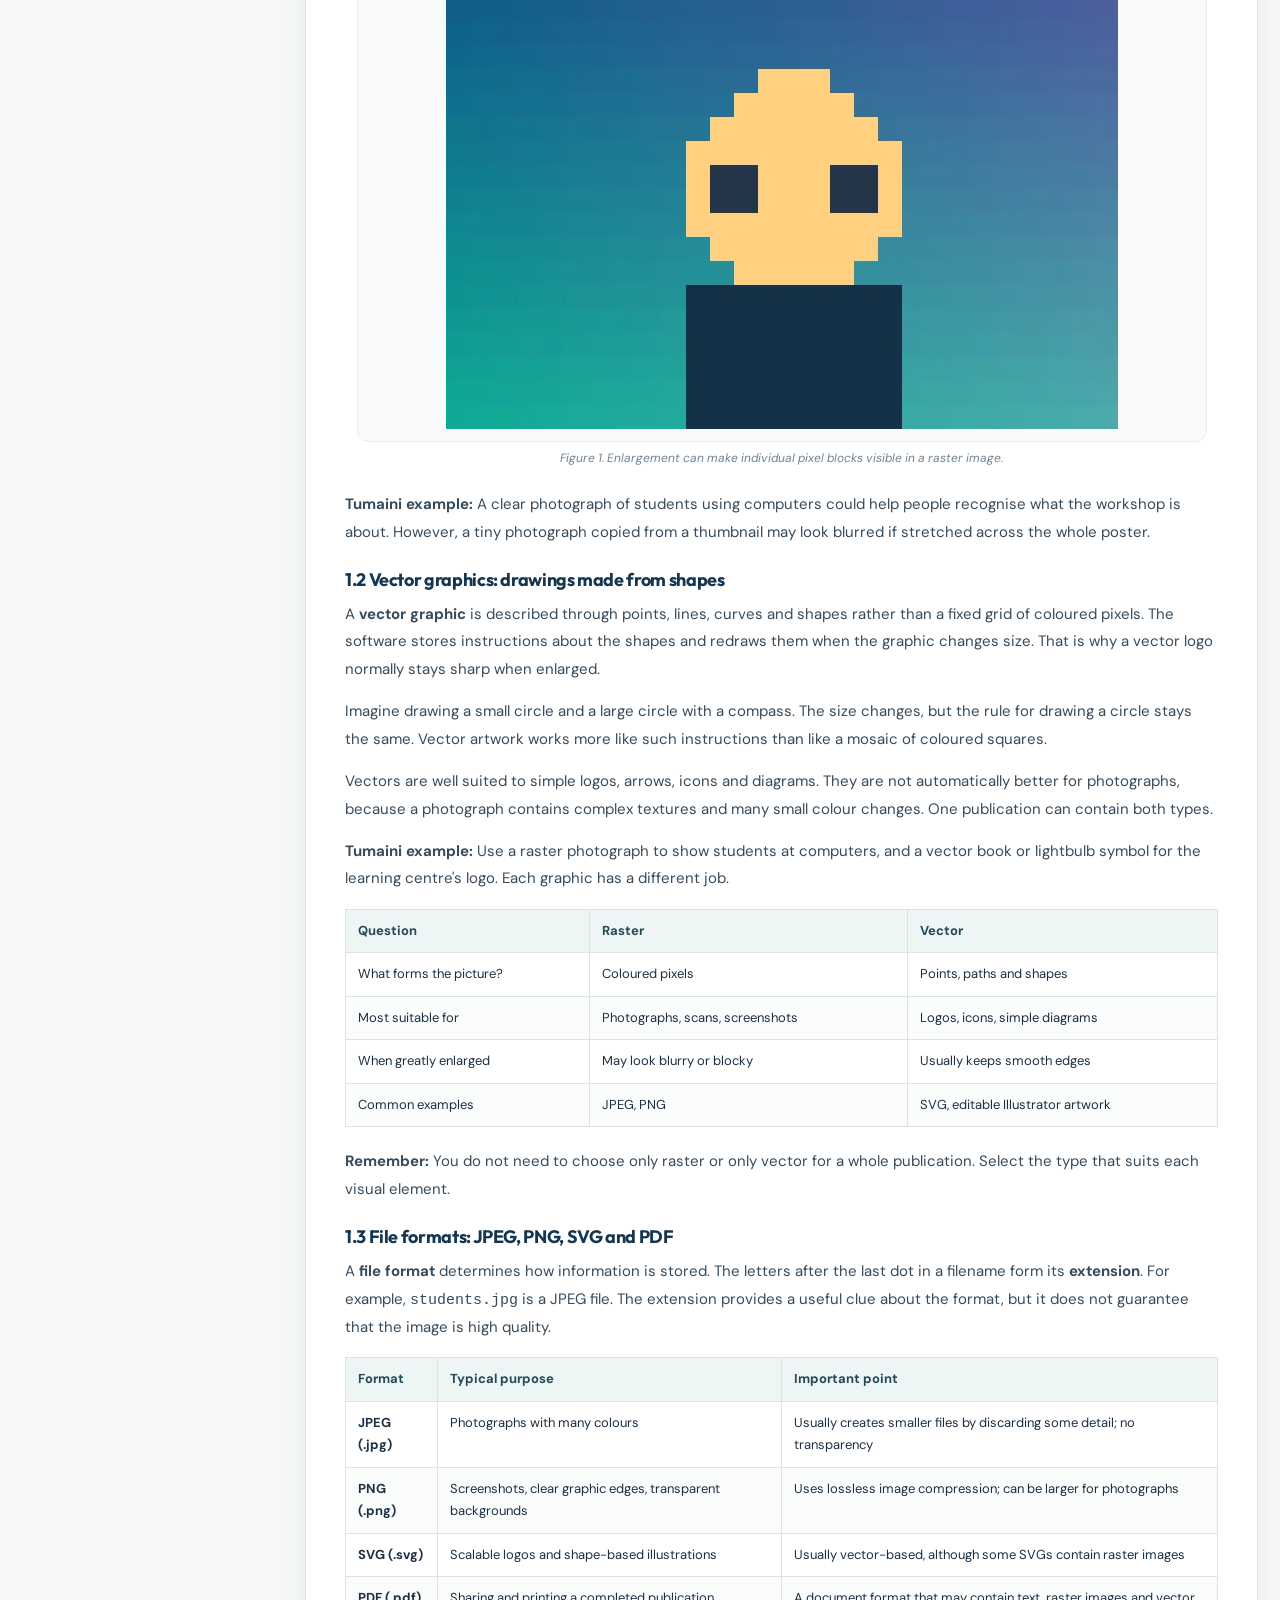
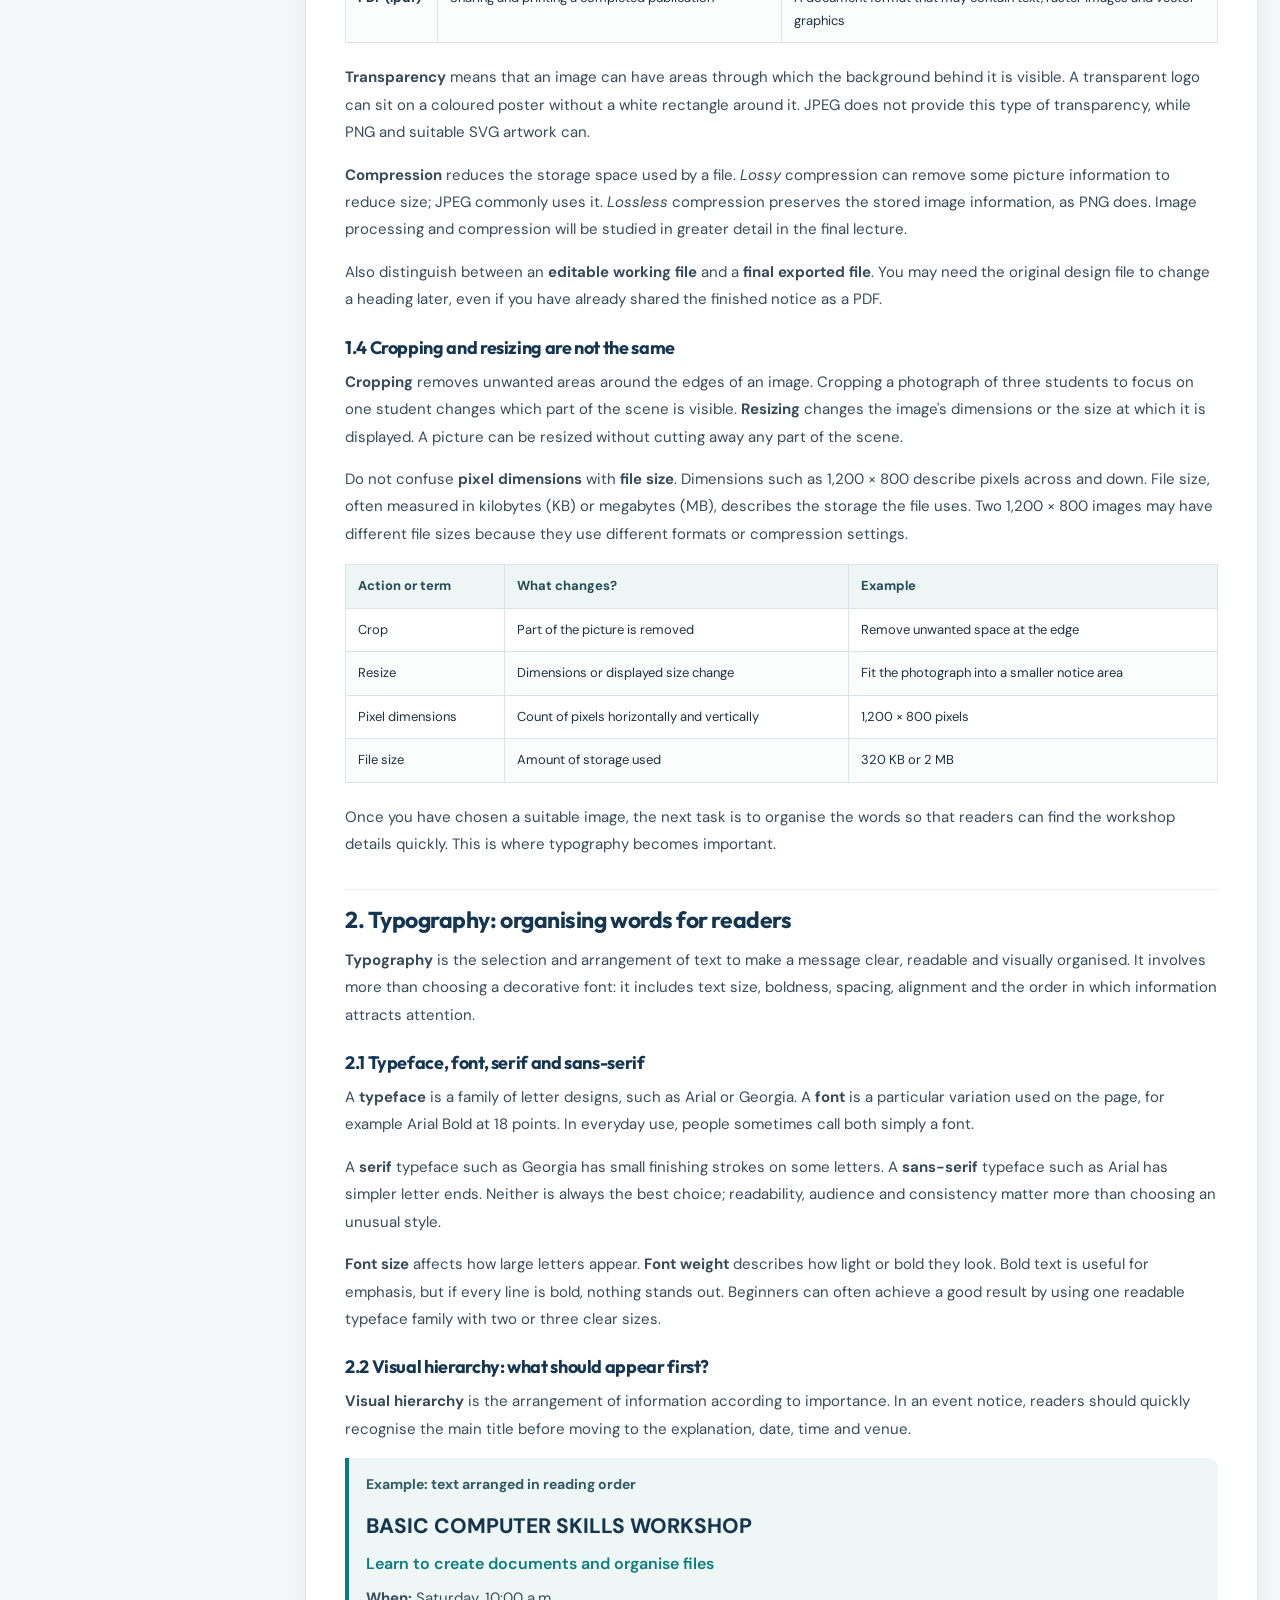
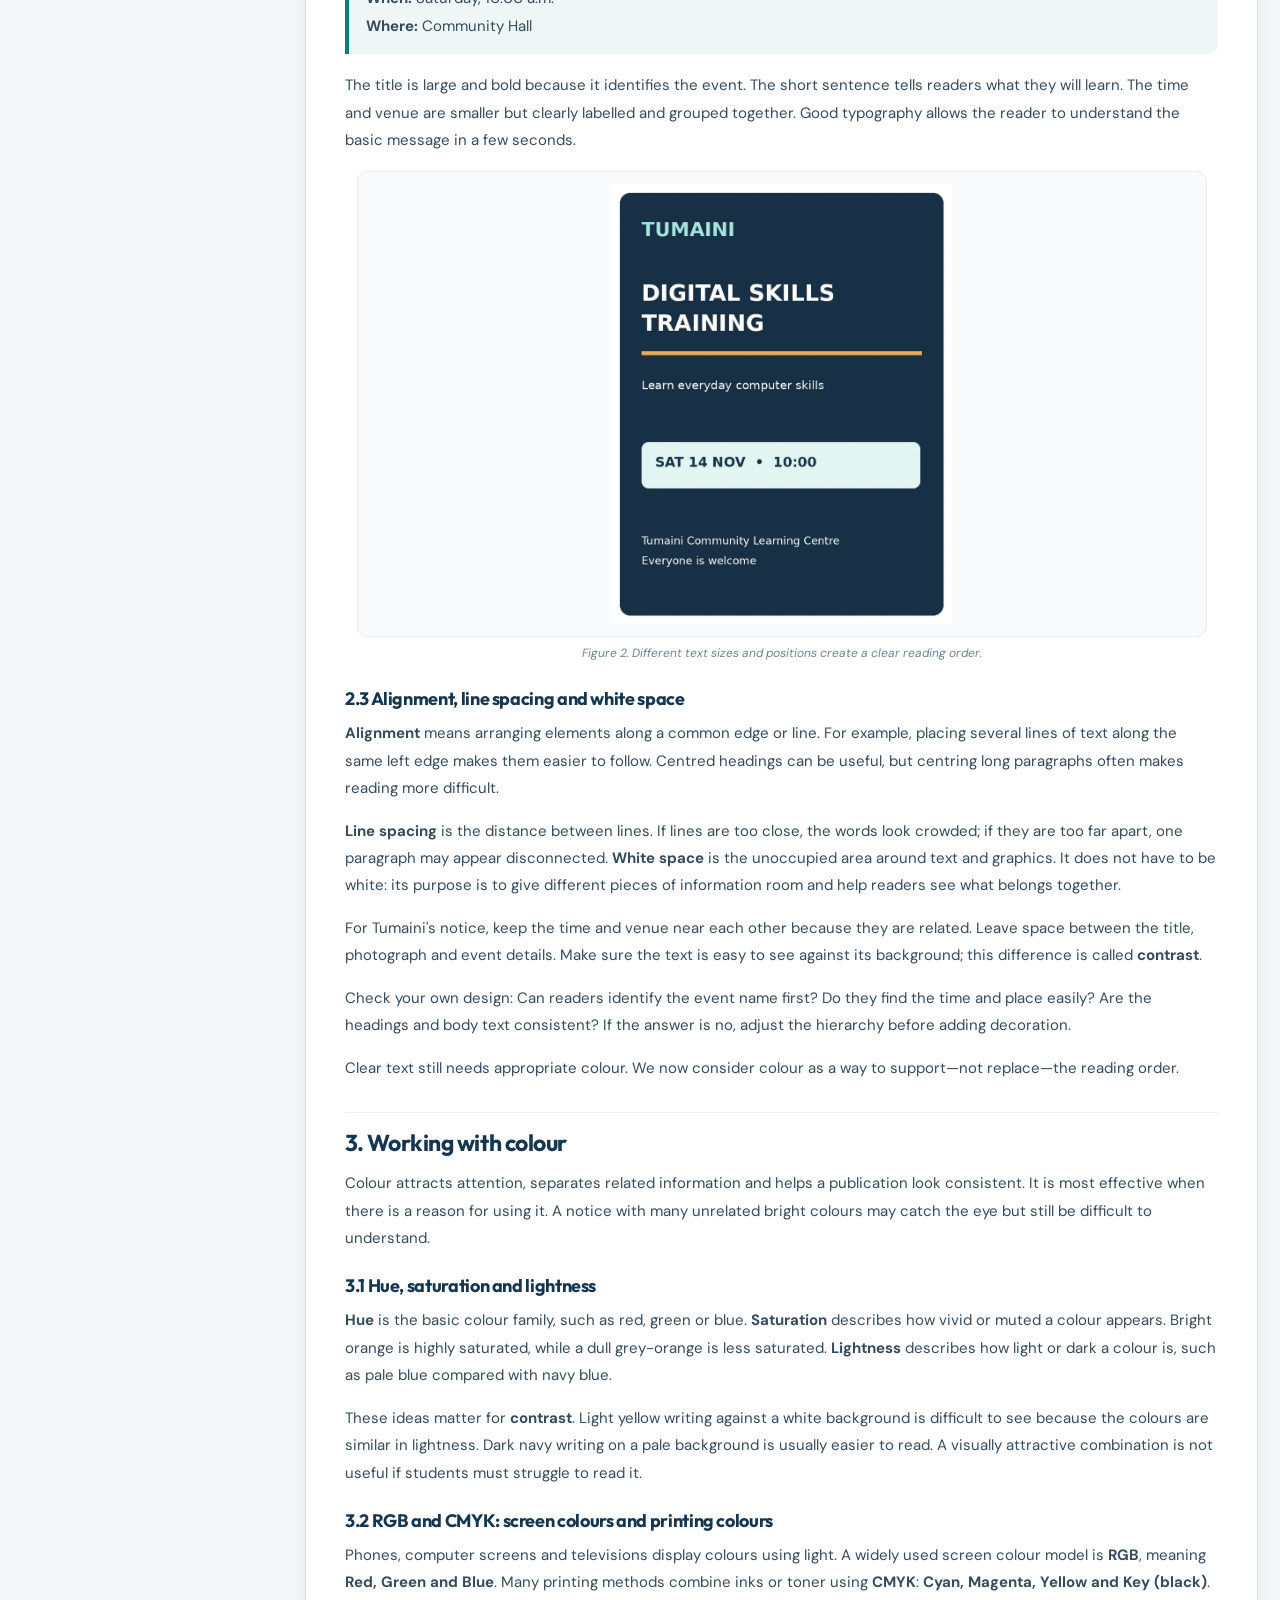
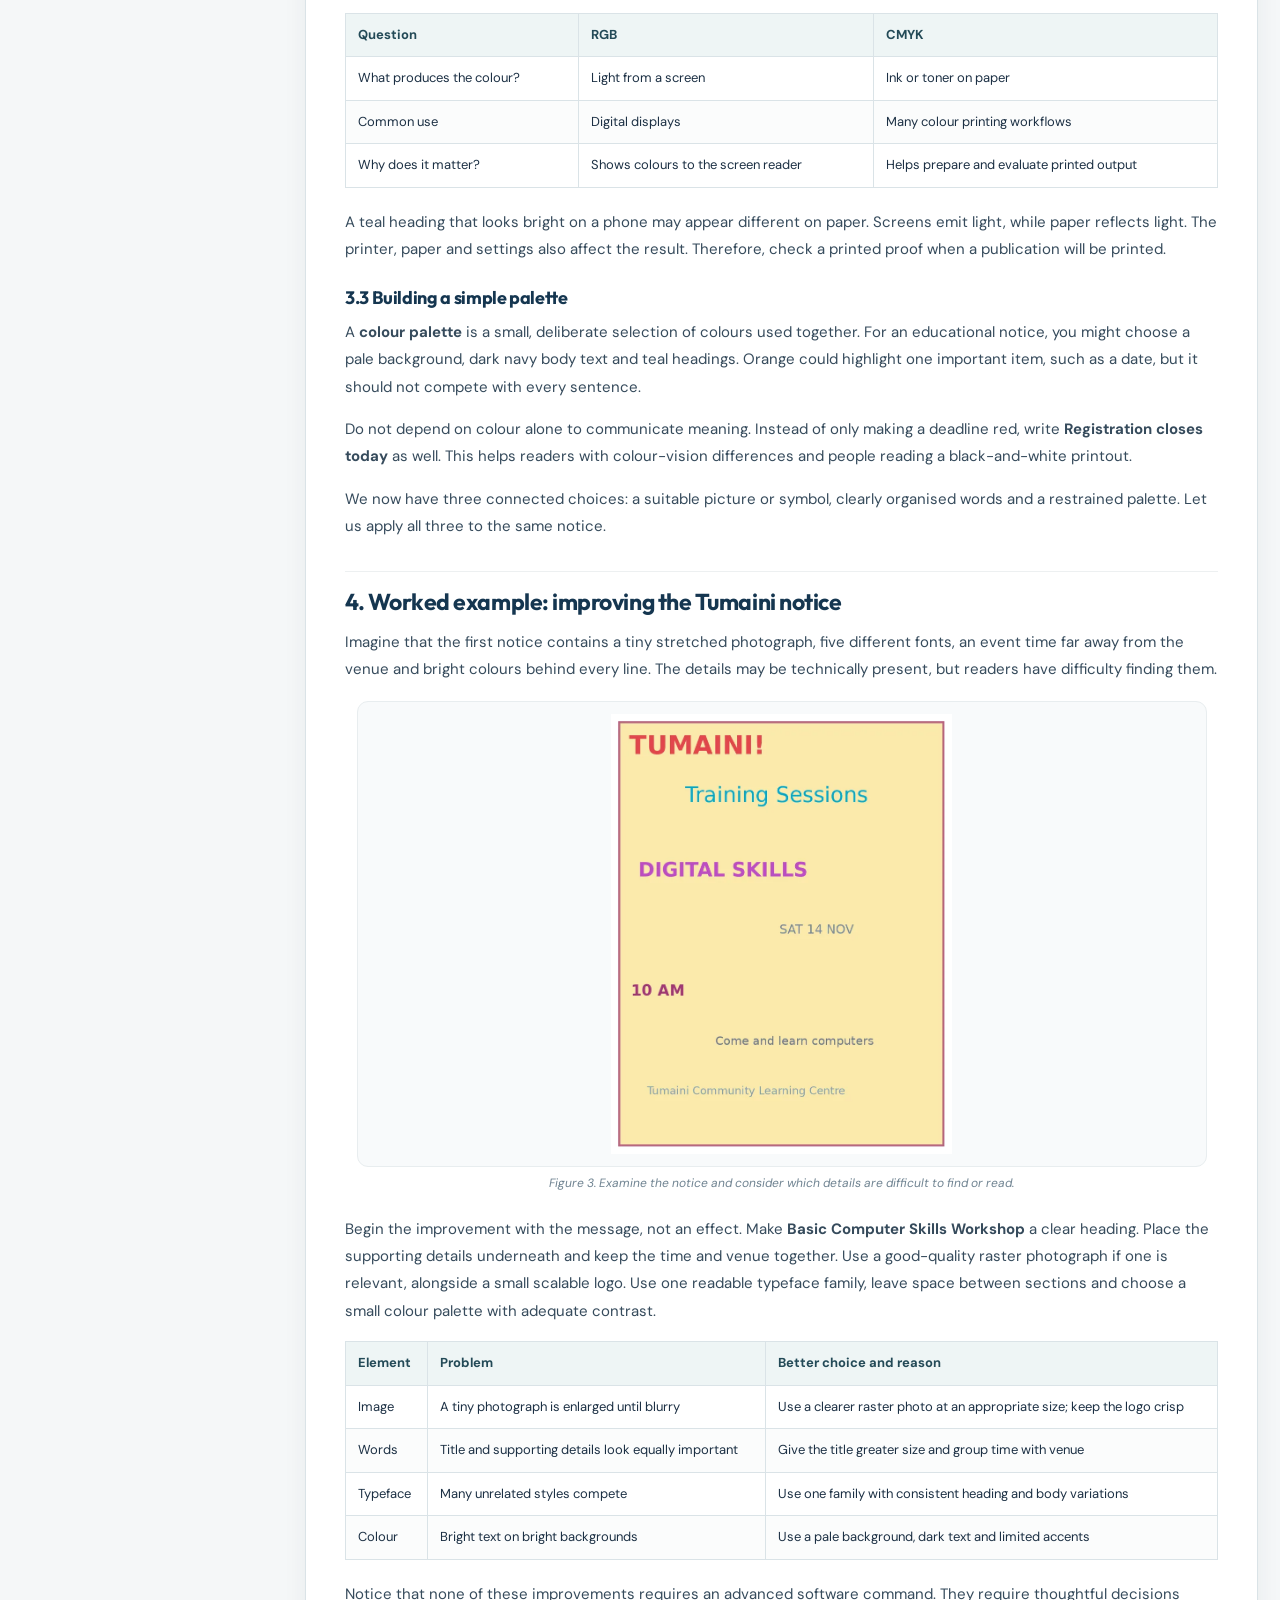
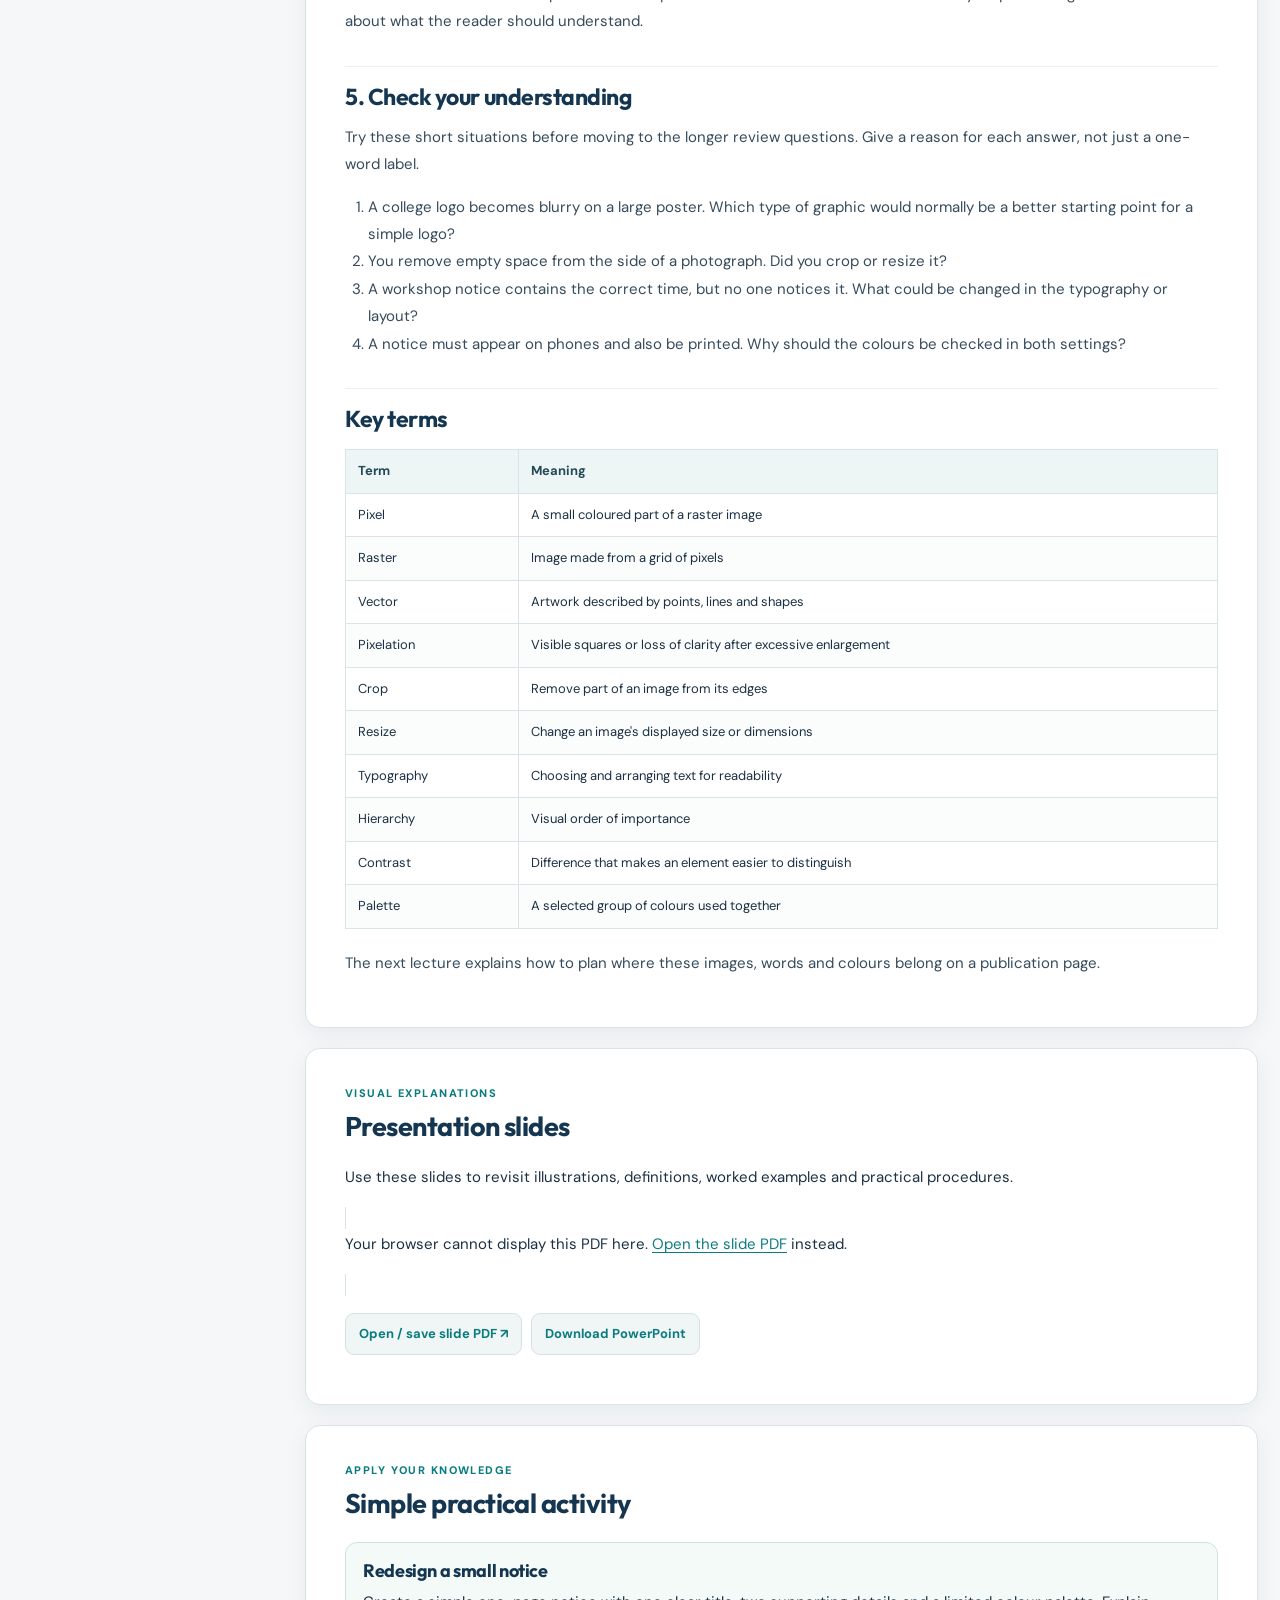
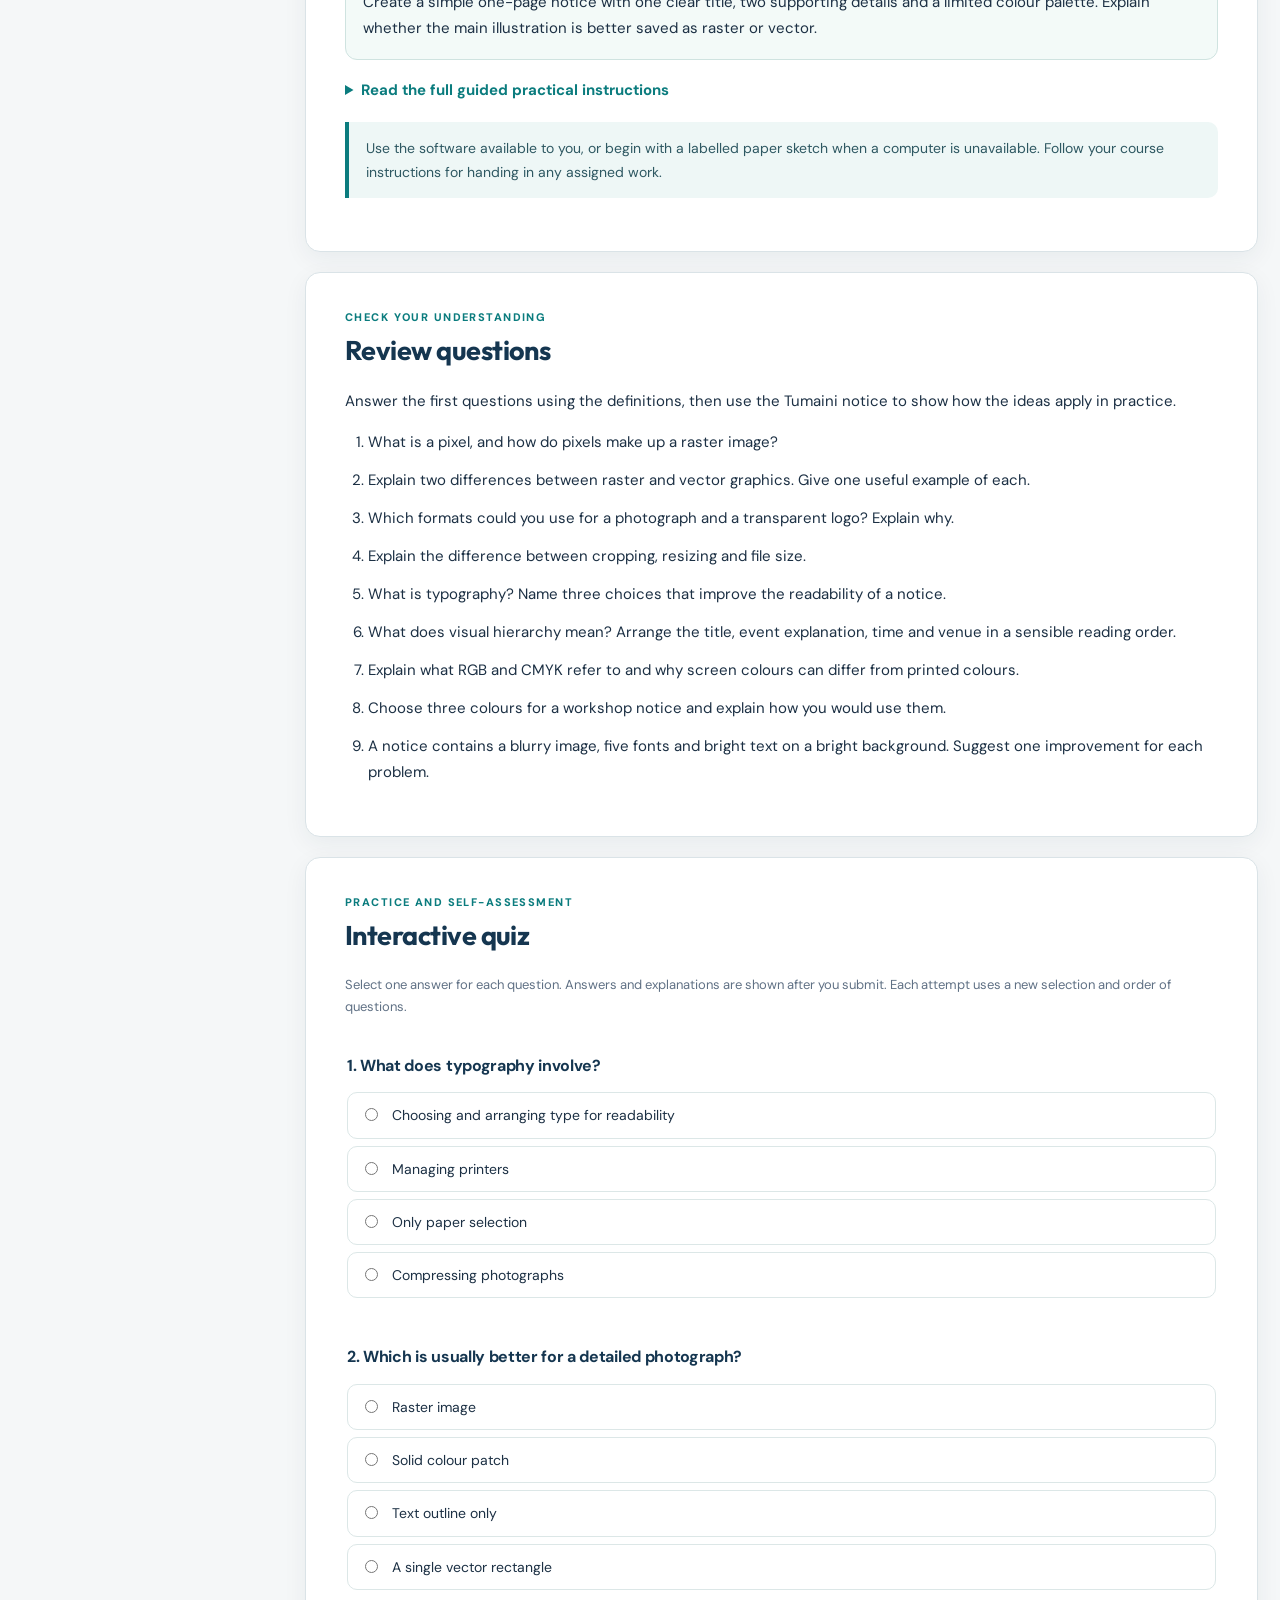
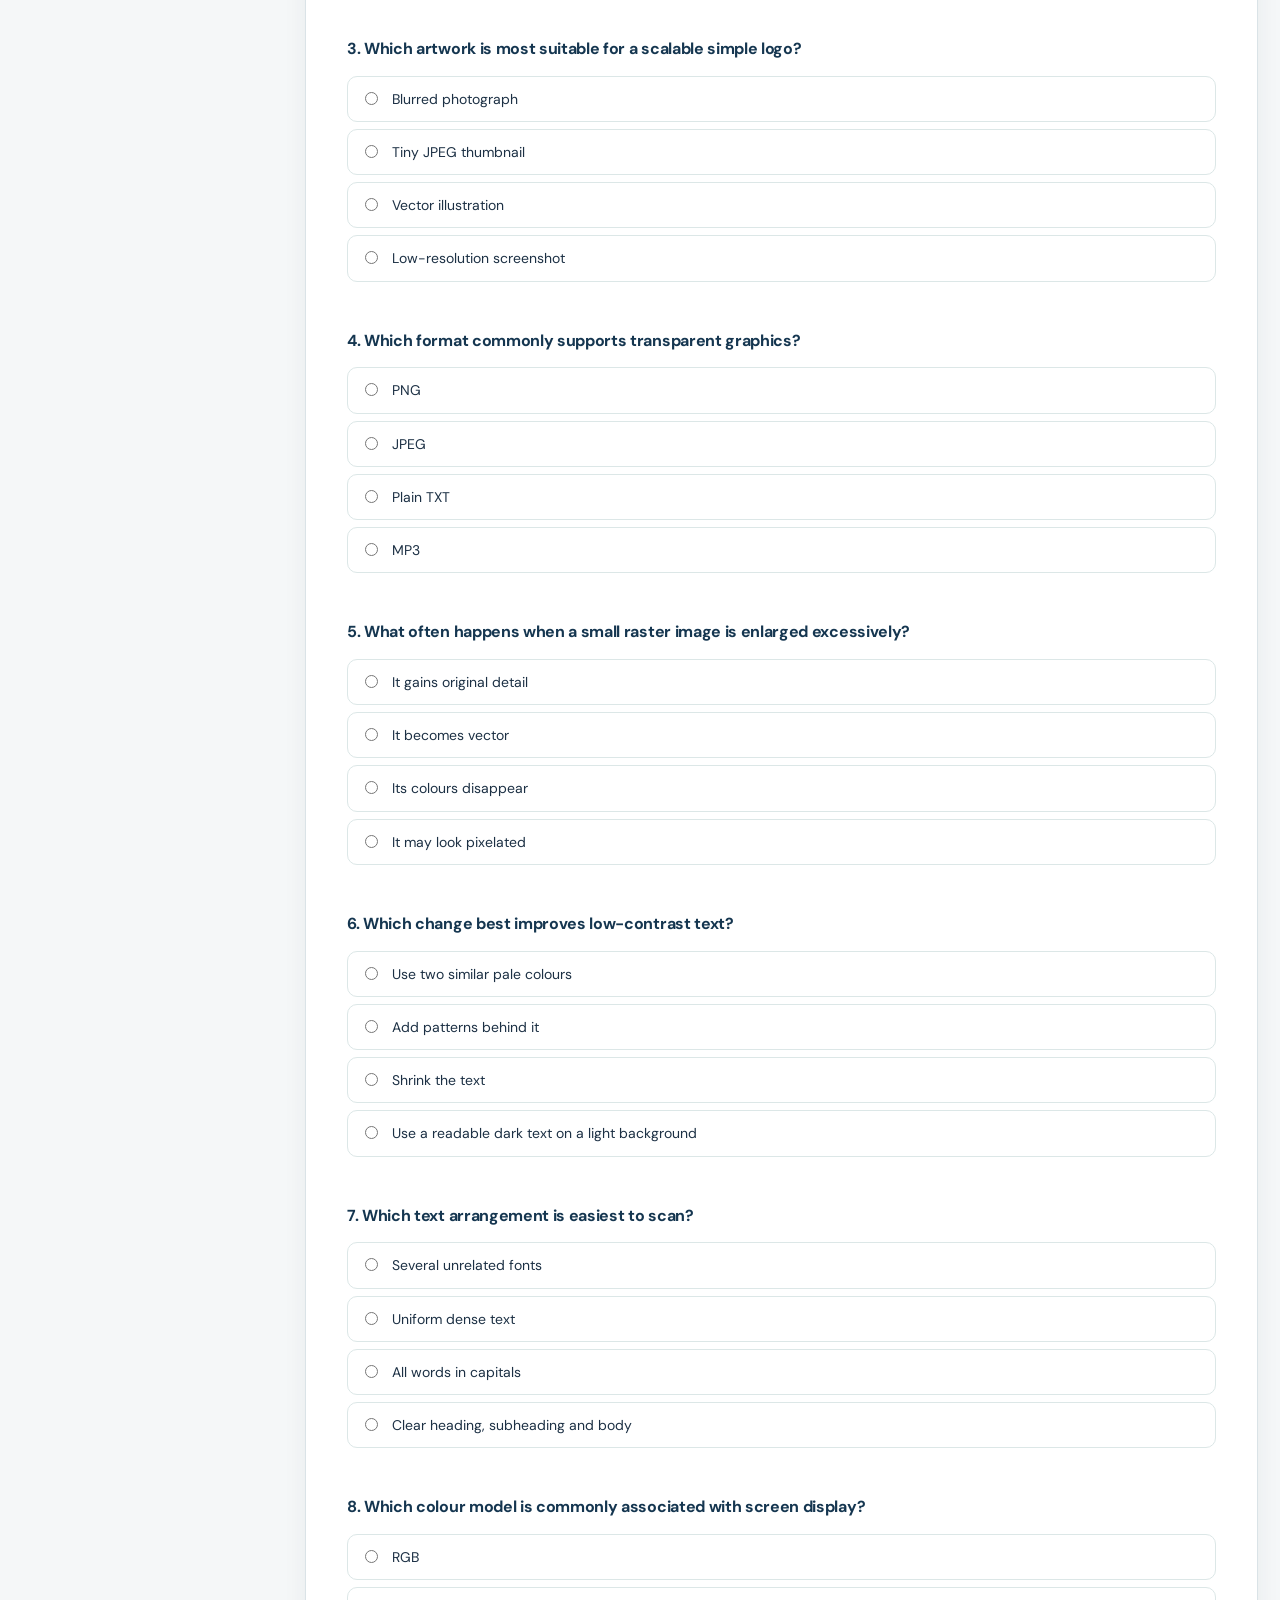
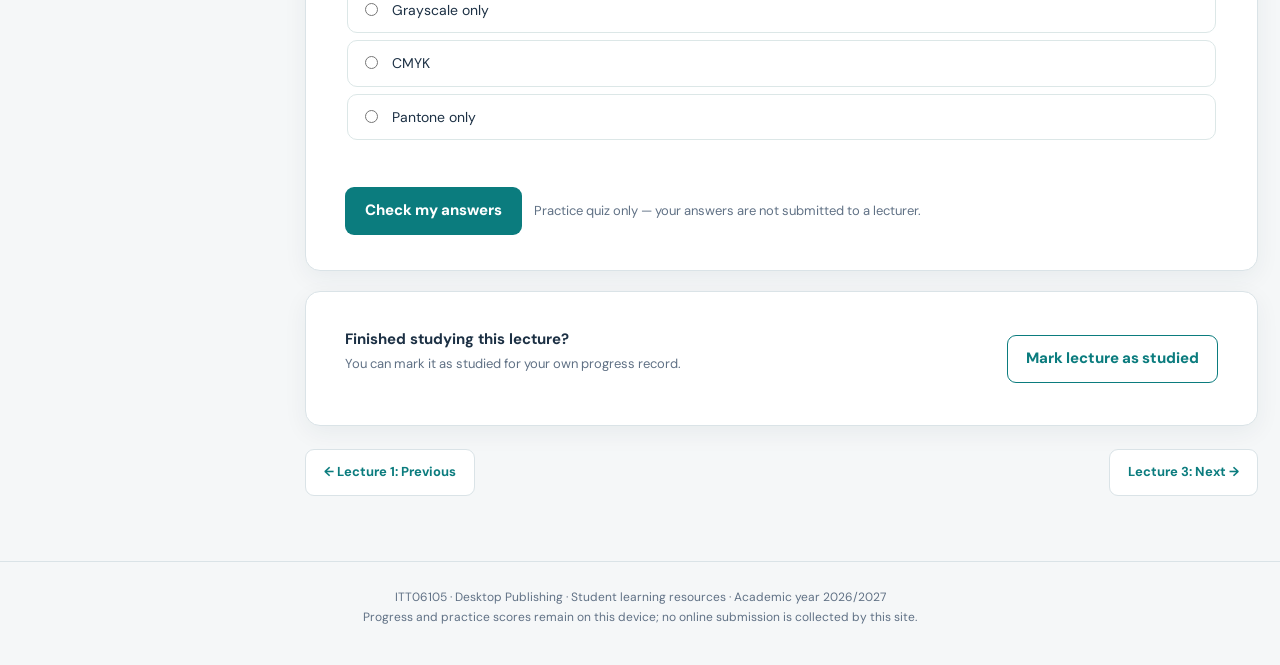
==== commit 5be2bddd: "Expand Lecture 2 reading notes with beginner-friendly explanations and connected examples" ====
--- a/lectures/lecture-02.html
+++ b/lectures/lecture-02.html
@@ -1,10 +1,102 @@
 <!doctype html><html lang="en"><head><meta charset="utf-8"><meta name="viewport" content="width=device-width,initial-scale=1"><meta name="theme-color" content="#153650"><meta name="description" content="Desktop Publishing course materials: illustrated reading notes, presentation slides, guided practicals, review questions and self-marking quizzes."><link rel="stylesheet" href="../assets/css/style.css"><title>Lecture 2: Working with Text, Images and Colour | ITT06105 Desktop Publishing</title></head><body><div class="topline"></div><header class="site-header"><a class="brand" href="../index.html"><span class="brand-badge" aria-hidden="true">DP</span><span><strong>Desktop Publishing</strong><small>ITT06105 · Diploma in Information Technology</small></span></a><div class="header-actions"><span class="progress-label">Progress: <strong data-progress-count>0/10</strong></span><a class="pill-link" href="../index.html">All lectures</a></div></header><main class="page-wrap lesson-layout"><aside class="lesson-sidebar" aria-label="Lecture navigation"><h2>All lectures</h2><a class="" href="lecture-01.html">01 · Introduction to Desktop Publishing and Visual Communication</a><a class="active" href="lecture-02.html">02 · Working with Text, Images and Colour</a><a class="" href="lecture-03.html">03 · Planning and Organising a Publication</a><a class="" href="lecture-04.html">04 · Photoshop Essentials</a><a class="" href="lecture-05.html">05 · Basic Image Editing and Graphic Composition</a><a class="" href="lecture-06.html">06 · Introduction to Vector Graphics</a><a class="" href="lecture-07.html">07 · Introduction to Document Layout with Adobe InDesign</a><a class="" href="lecture-08.html">08 · Creating and Finalising a Simple Publication</a><a class="" href="lecture-09.html">09 · Printing Desktop Publishing Documents</a><a class="" href="lecture-10.html">10 · Image Processing and Compression</a><div class="sidebar-note">Select any lecture to read the notes, complete the practical and attempt the practice quiz.</div></aside><div class="lesson-main"><header class="lesson-head"><div class="eyebrow" style="color:#d3efeb">LECTURE 02 · Visual communication</div><h1>Working with Text, Images and Colour</h1><p>Understand raster and vector images, readable typography and useful colour choices.</p><div class="lesson-meta"><span>Reading notes</span><span>Illustrated slides</span><span>Practical task</span><span>Scored practice quiz</span></div></header><nav class="lesson-nav" aria-label="Sections in this lecture"><a href="#notes">Read notes</a><a href="#slides">Presentation</a><a href="#practical">Practical</a><a href="#review">Review questions</a><a href="#quiz">Quiz</a></nav>
-<section class="content-panel" id="notes"><div class="section-overline">Reading material</div><h2>Lecture notes</h2><div class="reading-content"><h2 id="section-1">Learning outcomes</h2><ul class="note-list"><li>Distinguish raster and vector images and select useful formats for a publishing task.</li><li>Apply simple typography principles to improve reading order and legibility.</li><li>Choose a small colour palette with appropriate contrast.</li><li>Revise a crowded notice into a clearer, reader-centred publication.</li></ul><p>This lecture develops the graphic-design foundations introduced in Lecture 1. The focus is on decisions that students can apply immediately, even before using Photoshop, Illustrator or InDesign.</p><h2 id="section-2">1. Raster graphics and vector graphics</h2><h3 id="section-3">1.1 Raster graphics: images built from pixels</h3><p>A raster graphic, sometimes called a bitmap, stores the picture as a rectangular grid of pixels. Each pixel represents a small coloured area. The many pixels in a photograph produce the appearance of natural textures, shadows and gradual changes of colour. Phone photographs, screenshots and scanned pages are common raster images.</p><p>Raster graphics have a fixed number of pixels. For example, a photograph measuring 1,200 × 800 pixels contains 960,000 pixels. Enlarging that photograph well beyond its recorded detail can produce blurry edges or visible square blocks, a problem known as pixelation. Software may smooth the result but cannot guarantee the recovery of missing detail.</p><figure class="lesson-figure"><img loading="lazy" src="../assets/figures/l02_75a75c241705.webp" alt="Illustration accompanying this section of the lecture notes"></figure><p class="figure-caption">Figure 1. A small raster illustration enlarged until individual pixel blocks become visible.</p><h3 id="section-4">1.2 Vector graphics: images built from shapes</h3><p>Vector graphics describe artwork using mathematical points, lines, curves and shapes. When the graphic is enlarged, the software redraws those shapes for the required size. This is especially useful for logos, symbols, simple diagrams and drawings that must appear on materials of different sizes.</p><p>A vector illustration is not automatically better than a raster photograph. A photograph of students at a training session is likely to need many detailed tones and textures, while the Tumaini organisation symbol can usually be represented efficiently as vector artwork. One brochure may contain a raster photograph beside a vector emblem.</p><div class="table-scroll"><table class="notes-table"><tr><th>Feature</th><th>Raster</th><th>Vector</th></tr><tr><td>Structure</td><td>Pixels</td><td>Paths and geometric shapes</td></tr><tr><td>Typical purpose</td><td>Photographs, scans, screenshots</td><td>Logos, icons and simple illustrations</td></tr><tr><td>Scaling up</td><td>May become pixelated</td><td>Usually retains crisp edges</td></tr><tr><td>Example format</td><td>JPEG or PNG</td><td>SVG or an editable Illustrator file</td></tr></table></div><h3 id="section-5">1.3 Choosing useful image formats</h3><p><strong>JPEG/JPG. </strong>Commonly used for photographs. JPEG usually uses lossy compression, which can reduce file size but discard some image detail. It does not provide transparency.</p><p><strong>PNG. </strong>A raster format that uses lossless compression for the stored image. It is useful when transparency, crisp edges or clear screenshots are needed, although the file may be larger.</p><p><strong>SVG. </strong>A vector format suited to scalable icons and simple artwork. Some SVG files also contain or reference bitmap content, so the file extension alone does not guarantee that every part is vector-based.</p><p><strong>PDF. </strong>A common format for distributing a finished publication. A PDF can contain text, vector shapes and raster pictures. It must still be inspected to confirm that it looks correct.</p><p>When saving any publication, keep an editable working file where possible and check the exported copy. A file that appears small and convenient may still be unsuitable if text has become fuzzy or important details are missing.</p><h3 id="section-6">1.4 Cropping, resizing and image dimensions</h3><p>Cropping removes part of an image near its edges to change the composition or aspect ratio. Resizing changes its intended dimensions. Cropping a picture to focus on a person is different from resizing the complete picture so it fits a frame.</p><p>Pixel dimensions such as 1,200 × 800 describe the amount of recorded image data. File size is the amount of storage the saved file occupies and also depends on format and compression. These two measurements should not be confused. Students will return to print resolution and compression in later lectures.</p><h2 id="section-7">2. Typography: arranging text for reading</h2><p>Typography concerns the choice and arrangement of type so that written information is clear and visually organised. It includes the typeface, font size, weight, spacing, alignment and length of lines. Typography is successful when readers find important information without unnecessary effort.</p><h3 id="section-8">2.1 Typeface and style</h3><p>A typeface is a family of letter designs. Georgia is an example of a serif typeface; the letters have small finishing strokes. Arial is an example of a sans-serif typeface; its letterforms have simpler ends. Neither family is always superior. The appropriate choice depends on the publication and its readers.</p><p>A font refers to a particular design implementation or variation within a typeface. For beginner publications, it is usually better to use one readable family with a small number of consistent sizes and weights than to introduce several unrelated typefaces.</p><h3 id="section-9">2.2 Visual hierarchy and consistency</h3><p>Text hierarchy shows the order in which information should be read. In a training-event notice, the main title may be large and bold, the short explanation slightly smaller, and the date and venue smaller but still clearly visible. The size and weight differences tell the reader what matters first.</p><p>Good body text also needs comfortable spacing, alignment and contrast. Placing every line at the centre or using several decorative fonts may make a notice harder to follow. The publication should remain readable on a phone, projected screen or printed page, depending on its intended use.</p><figure class="lesson-figure"><img loading="lazy" src="../assets/figures/l02_a3acf9f518c1.webp" alt="Illustration accompanying this section of the lecture notes"></figure><p class="figure-caption">Figure 2. A restricted set of type sizes and colours establishes a clear reading order.</p><h3 id="section-10">2.3 Five practical checks for readable text</h3><ul class="note-list"><li>Does the title identify the publication’s main purpose?</li><li>Can a reader scan the supporting details without hunting for them?</li><li>Are headings and body text visibly different but consistent?</li><li>Are line spacing and empty space sufficient for comfortable reading?</li><li>Can the text be read against its background?</li></ul><h2 id="section-11">3. Working with colour</h2><p>Colour attracts attention, separates groups of information and helps establish a consistent identity. It should strengthen the message rather than compete with it. A notice that uses many unrelated bright colours often becomes harder to read even though it attracts attention.</p><h3 id="section-12">3.1 Three simple colour properties</h3><p><strong>Hue. </strong>The colour family, such as red, yellow, green or blue.</p><p><strong>Saturation. </strong>How vivid or muted the colour appears. A highly saturated colour can be useful for limited emphasis, but too much intensity may be distracting.</p><p><strong>Lightness. </strong>How light or dark a colour appears. Strong lightness differences between text and background can improve readability.</p><h3 id="section-13">3.2 RGB and CMYK in context</h3><p>Digital screens commonly use combinations of red, green and blue light, often called RGB. Many printing processes use cyan, magenta, yellow and black inks, called CMYK. The same design can look different on screen and paper because monitors, printers, paper and colour-management settings vary. For this module, students should recognise the basic purpose of each model and inspect their exported files or printed proofs.</p><h3 id="section-14">3.3 Building a sensible palette</h3><p>For a small educational notice, choose a dark colour for most text, a light background and one or two accent colours. Repeat these choices consistently. For instance, dark navy body text, a pale background and teal headings could make a Tumaini announcement calm and coherent. Orange might highlight the date, but it should not compete with every other detail.</p><p>A reader must not have to rely on colour alone. Instead of saying “important items are red”, also use a clear label such as “Submit today”. This is important for readers with colour-vision differences and for people who receive black-and-white printouts.</p><h2 id="section-15">4. Bringing the three elements together</h2><p>Imagine that Tumaini Community Learning Centre needs a small notice announcing a basic computer-skills session. A suitable photograph or simple icon tells readers what the activity involves. A clear headline and short body text explain the purpose. Date and venue are placed together. A restrained palette makes important details stand out without reducing legibility.</p><p>The aim is not to create the most decorative page. The aim is to make the right message immediately understandable to its intended audience.</p><div class="table-scroll"><table class="notes-table"><tr><th>Element</th><th>Poor choice</th><th>Better choice</th></tr><tr><td>Image</td><td>Small logo stretched to fill half the page</td><td>Appropriately sized logo and relevant picture</td></tr><tr><td>Type</td><td>Many fonts and weak reading order</td><td>One family, clear heading and consistent body text</td></tr><tr><td>Colour</td><td>Bright colours on every line</td><td>Dark readable text, light background, limited accents</td></tr></table></div><h2 id="section-16">5. Key terms and review</h2><p><strong>Raster. </strong>A pixel-based image.</p><p><strong>Vector. </strong>A shape- and path-based image.</p><p><strong>Pixelation. </strong>Visible blocks or blurred detail after excessive enlargement.</p><p><strong>Typography. </strong>The purposeful arrangement of readable text.</p><p><strong>Hierarchy. </strong>The visible order of importance.</p><p><strong>Contrast. </strong>Difference between elements that aids identification and legibility.</p><p><strong>Palette. </strong>A selected group of colours used together.</p><h3 id="section-17">Review questions</h3><p>Explain the difference between raster and vector graphics using one example of each.</p><p>Why might a JPEG be suitable for a photograph but unsuitable for a transparent logo?</p><p>Identify three choices that make typography easier to read.</p><p>Describe a practical three-colour palette for an educational notice.</p><p>Explain why colour alone should not communicate urgency.</p><p>What are three improvements you would make to a crowded event poster?</p><p>Further reading: the comprehensive module materials for original Lectures 02–04 contain extended explanations and additional practice. These are supplementary readings, not extra compulsory classroom lectures.</p></div></section>
+<section class="content-panel" id="notes"><div class="section-overline">Reading material</div><h2>Lecture notes</h2><div class="reading-content">
+<h2 id="section-1">Getting started: one notice, three design choices</h2>
+<p>Imagine seeing a workshop announcement on a noticeboard or in a class WhatsApp group. What would you look for? Usually you want to know what the event is, when it happens and where to go. You may notice a photograph or symbol first, but you need readable words to understand the message.</p>
+<p>This lecture explains three elements that work together in almost every publication: <strong>images</strong> show or illustrate the subject, <strong>text</strong> communicates the details, and <strong>colour</strong> helps readers identify and organise information. A good design makes these parts work together instead of competing for attention.</p>
+<div class="notice"><strong>Our example throughout:</strong> Tumaini Community Learning Centre needs a simple notice advertising a <em>Basic Computer Skills Workshop</em>. We will use this example to explain why some graphic, typography and colour choices are more helpful than others.</div>
+<p>After studying the lecture, you should be able to distinguish raster from vector graphics, select common image formats, arrange readable text, choose a suitable colour palette and improve a crowded notice. You do not need previous experience with Photoshop, Illustrator or InDesign.</p>
+
+<h2 id="section-2">1. Choose graphics that suit the message</h2>
+<p>A <strong>graphic</strong> is any visual element used in a publication, including a photograph, logo, screenshot, icon or illustration. Two pictures may look similar on a screen but be stored very differently. The two main types are <strong>raster</strong> and <strong>vector</strong> graphics.</p>
+<h3 id="section-3">1.1 Raster graphics: pictures made from pixels</h3>
+<p>A <strong>raster image</strong>, sometimes called a bitmap, is made from a grid of tiny coloured squares called <strong>pixels</strong>. Think of a mosaic: when you stand back, many small tiles appear to form a single picture. A digital photograph works in a similar way. Each pixel stores a colour, and together the pixels form the image.</p>
+<p>Photographs taken with phones, screenshots and scanned pages are raster images. Raster graphics are useful for photographs because they can represent gradual changes in light, colour, texture and shadow.</p>
+<p>Every raster image has <strong>pixel dimensions</strong>. An image measuring 1,200 × 800 pixels is 1,200 pixels across and 800 pixels down. It contains 1,200 × 800 = <strong>960,000 pixels</strong>. That tells you how many pixels are recorded, not how many centimetres wide the image will appear on paper.</p>
+<p>If a small photograph is enlarged too much, its existing pixels are spread over a larger area. It may look blurry or show square blocks. This is <strong>pixelation</strong>. Enlarging an image does not automatically recover details that were never recorded.</p>
+<figure class="lesson-figure"><img loading="lazy" src="../assets/figures/l02_75a75c241705.webp" alt="A raster illustration enlarged until its square pixels are visible"></figure>
+<p class="figure-caption">Figure 1. Enlargement can make individual pixel blocks visible in a raster image.</p>
+<p><strong>Tumaini example:</strong> A clear photograph of students using computers could help people recognise what the workshop is about. However, a tiny photograph copied from a thumbnail may look blurred if stretched across the whole poster.</p>
+
+<h3 id="section-4">1.2 Vector graphics: drawings made from shapes</h3>
+<p>A <strong>vector graphic</strong> is described through points, lines, curves and shapes rather than a fixed grid of coloured pixels. The software stores instructions about the shapes and redraws them when the graphic changes size. That is why a vector logo normally stays sharp when enlarged.</p>
+<p>Imagine drawing a small circle and a large circle with a compass. The size changes, but the rule for drawing a circle stays the same. Vector artwork works more like such instructions than like a mosaic of coloured squares.</p>
+<p>Vectors are well suited to simple logos, arrows, icons and diagrams. They are not automatically better for photographs, because a photograph contains complex textures and many small colour changes. One publication can contain both types.</p>
+<p><strong>Tumaini example:</strong> Use a raster photograph to show students at computers, and a vector book or lightbulb symbol for the learning centre's logo. Each graphic has a different job.</p>
+<div class="table-scroll"><table class="notes-table"><thead><tr><th>Question</th><th>Raster</th><th>Vector</th></tr></thead><tbody><tr><td>What forms the picture?</td><td>Coloured pixels</td><td>Points, paths and shapes</td></tr><tr><td>Most suitable for</td><td>Photographs, scans, screenshots</td><td>Logos, icons, simple diagrams</td></tr><tr><td>When greatly enlarged</td><td>May look blurry or blocky</td><td>Usually keeps smooth edges</td></tr><tr><td>Common examples</td><td>JPEG, PNG</td><td>SVG, editable Illustrator artwork</td></tr></tbody></table></div>
+<p><strong>Remember:</strong> You do not need to choose only raster or only vector for a whole publication. Select the type that suits each visual element.</p>
+
+<h3 id="section-5">1.3 File formats: JPEG, PNG, SVG and PDF</h3>
+<p>A <strong>file format</strong> determines how information is stored. The letters after the last dot in a filename form its <strong>extension</strong>. For example, <code>students.jpg</code> is a JPEG file. The extension provides a useful clue about the format, but it does not guarantee that the image is high quality.</p>
+<div class="table-scroll"><table class="notes-table"><thead><tr><th>Format</th><th>Typical purpose</th><th>Important point</th></tr></thead><tbody><tr><td><strong>JPEG (.jpg)</strong></td><td>Photographs with many colours</td><td>Usually creates smaller files by discarding some detail; no transparency</td></tr><tr><td><strong>PNG (.png)</strong></td><td>Screenshots, clear graphic edges, transparent backgrounds</td><td>Uses lossless image compression; can be larger for photographs</td></tr><tr><td><strong>SVG (.svg)</strong></td><td>Scalable logos and shape-based illustrations</td><td>Usually vector-based, although some SVGs contain raster images</td></tr><tr><td><strong>PDF (.pdf)</strong></td><td>Sharing and printing a completed publication</td><td>A document format that may contain text, raster images and vector graphics</td></tr></tbody></table></div>
+<p><strong>Transparency</strong> means that an image can have areas through which the background behind it is visible. A transparent logo can sit on a coloured poster without a white rectangle around it. JPEG does not provide this type of transparency, while PNG and suitable SVG artwork can.</p>
+<p><strong>Compression</strong> reduces the storage space used by a file. <em>Lossy</em> compression can remove some picture information to reduce size; JPEG commonly uses it. <em>Lossless</em> compression preserves the stored image information, as PNG does. Image processing and compression will be studied in greater detail in the final lecture.</p>
+<p>Also distinguish between an <strong>editable working file</strong> and a <strong>final exported file</strong>. You may need the original design file to change a heading later, even if you have already shared the finished notice as a PDF.</p>
+
+<h3 id="section-6">1.4 Cropping and resizing are not the same</h3>
+<p><strong>Cropping</strong> removes unwanted areas around the edges of an image. Cropping a photograph of three students to focus on one student changes which part of the scene is visible. <strong>Resizing</strong> changes the image's dimensions or the size at which it is displayed. A picture can be resized without cutting away any part of the scene.</p>
+<p>Do not confuse <strong>pixel dimensions</strong> with <strong>file size</strong>. Dimensions such as 1,200 × 800 describe pixels across and down. File size, often measured in kilobytes (KB) or megabytes (MB), describes the storage the file uses. Two 1,200 × 800 images may have different file sizes because they use different formats or compression settings.</p>
+<div class="table-scroll"><table class="notes-table"><thead><tr><th>Action or term</th><th>What changes?</th><th>Example</th></tr></thead><tbody><tr><td>Crop</td><td>Part of the picture is removed</td><td>Remove unwanted space at the edge</td></tr><tr><td>Resize</td><td>Dimensions or displayed size change</td><td>Fit the photograph into a smaller notice area</td></tr><tr><td>Pixel dimensions</td><td>Count of pixels horizontally and vertically</td><td>1,200 × 800 pixels</td></tr><tr><td>File size</td><td>Amount of storage used</td><td>320 KB or 2 MB</td></tr></tbody></table></div>
+<p>Once you have chosen a suitable image, the next task is to organise the words so that readers can find the workshop details quickly. This is where typography becomes important.</p>
+
+<h2 id="section-7">2. Typography: organising words for readers</h2>
+<p><strong>Typography</strong> is the selection and arrangement of text to make a message clear, readable and visually organised. It involves more than choosing a decorative font: it includes text size, boldness, spacing, alignment and the order in which information attracts attention.</p>
+<h3 id="section-8">2.1 Typeface, font, serif and sans-serif</h3>
+<p>A <strong>typeface</strong> is a family of letter designs, such as Arial or Georgia. A <strong>font</strong> is a particular variation used on the page, for example Arial Bold at 18 points. In everyday use, people sometimes call both simply a font.</p>
+<p>A <strong>serif</strong> typeface such as Georgia has small finishing strokes on some letters. A <strong>sans-serif</strong> typeface such as Arial has simpler letter ends. Neither is always the best choice; readability, audience and consistency matter more than choosing an unusual style.</p>
+<p><strong>Font size</strong> affects how large letters appear. <strong>Font weight</strong> describes how light or bold they look. Bold text is useful for emphasis, but if every line is bold, nothing stands out. Beginners can often achieve a good result by using one readable typeface family with two or three clear sizes.</p>
+
+<h3 id="section-9">2.2 Visual hierarchy: what should appear first?</h3>
+<p><strong>Visual hierarchy</strong> is the arrangement of information according to importance. In an event notice, readers should quickly recognise the main title before moving to the explanation, date, time and venue.</p>
+<div class="notice"><strong>Example: text arranged in reading order</strong><p style="font-weight:800;font-size:21px;color:#153650;margin:10px 0 4px">BASIC COMPUTER SKILLS WORKSHOP</p><p style="font-size:16px;color:#0b7c7e;font-weight:600;margin:0 0 7px">Learn to create documents and organise files</p><p style="margin:0"><strong>When:</strong> Saturday, 10:00 a.m.</p><p style="margin:0"><strong>Where:</strong> Community Hall</p></div>
+<p>The title is large and bold because it identifies the event. The short sentence tells readers what they will learn. The time and venue are smaller but clearly labelled and grouped together. Good typography allows the reader to understand the basic message in a few seconds.</p>
+<figure class="lesson-figure"><img loading="lazy" src="../assets/figures/l02_a3acf9f518c1.webp" alt="Illustration comparing headline, supporting text and smaller details to demonstrate reading order"></figure>
+<p class="figure-caption">Figure 2. Different text sizes and positions create a clear reading order.</p>
+
+<h3 id="section-10">2.3 Alignment, line spacing and white space</h3>
+<p><strong>Alignment</strong> means arranging elements along a common edge or line. For example, placing several lines of text along the same left edge makes them easier to follow. Centred headings can be useful, but centring long paragraphs often makes reading more difficult.</p>
+<p><strong>Line spacing</strong> is the distance between lines. If lines are too close, the words look crowded; if they are too far apart, one paragraph may appear disconnected. <strong>White space</strong> is the unoccupied area around text and graphics. It does not have to be white: its purpose is to give different pieces of information room and help readers see what belongs together.</p>
+<p>For Tumaini's notice, keep the time and venue near each other because they are related. Leave space between the title, photograph and event details. Make sure the text is easy to see against its background; this difference is called <strong>contrast</strong>.</p>
+<p>Check your own design: Can readers identify the event name first? Do they find the time and place easily? Are the headings and body text consistent? If the answer is no, adjust the hierarchy before adding decoration.</p>
+<p>Clear text still needs appropriate colour. We now consider colour as a way to support—not replace—the reading order.</p>
+
+<h2 id="section-11">3. Working with colour</h2>
+<p>Colour attracts attention, separates related information and helps a publication look consistent. It is most effective when there is a reason for using it. A notice with many unrelated bright colours may catch the eye but still be difficult to understand.</p>
+<h3 id="section-12">3.1 Hue, saturation and lightness</h3>
+<p><strong>Hue</strong> is the basic colour family, such as red, green or blue. <strong>Saturation</strong> describes how vivid or muted a colour appears. Bright orange is highly saturated, while a dull grey-orange is less saturated. <strong>Lightness</strong> describes how light or dark a colour is, such as pale blue compared with navy blue.</p>
+<p>These ideas matter for <strong>contrast</strong>. Light yellow writing against a white background is difficult to see because the colours are similar in lightness. Dark navy writing on a pale background is usually easier to read. A visually attractive combination is not useful if students must struggle to read it.</p>
+
+<h3 id="section-13">3.2 RGB and CMYK: screen colours and printing colours</h3>
+<p>Phones, computer screens and televisions display colours using light. A widely used screen colour model is <strong>RGB</strong>, meaning <strong>Red, Green and Blue</strong>. Many printing methods combine inks or toner using <strong>CMYK</strong>: <strong>Cyan, Magenta, Yellow and Key (black)</strong>.</p>
+<div class="table-scroll"><table class="notes-table"><thead><tr><th>Question</th><th>RGB</th><th>CMYK</th></tr></thead><tbody><tr><td>What produces the colour?</td><td>Light from a screen</td><td>Ink or toner on paper</td></tr><tr><td>Common use</td><td>Digital displays</td><td>Many colour printing workflows</td></tr><tr><td>Why does it matter?</td><td>Shows colours to the screen reader</td><td>Helps prepare and evaluate printed output</td></tr></tbody></table></div>
+<p>A teal heading that looks bright on a phone may appear different on paper. Screens emit light, while paper reflects light. The printer, paper and settings also affect the result. Therefore, check a printed proof when a publication will be printed.</p>
+
+<h3 id="section-14">3.3 Building a simple palette</h3>
+<p>A <strong>colour palette</strong> is a small, deliberate selection of colours used together. For an educational notice, you might choose a pale background, dark navy body text and teal headings. Orange could highlight one important item, such as a date, but it should not compete with every sentence.</p>
+<p>Do not depend on colour alone to communicate meaning. Instead of only making a deadline red, write <strong>Registration closes today</strong> as well. This helps readers with colour-vision differences and people reading a black-and-white printout.</p>
+<p>We now have three connected choices: a suitable picture or symbol, clearly organised words and a restrained palette. Let us apply all three to the same notice.</p>
+
+<h2 id="section-15">4. Worked example: improving the Tumaini notice</h2>
+<p>Imagine that the first notice contains a tiny stretched photograph, five different fonts, an event time far away from the venue and bright colours behind every line. The details may be technically present, but readers have difficulty finding them.</p>
+<figure class="lesson-figure"><img loading="lazy" src="../assets/figures/l02_de7c080a860a.webp" alt="Crowded sample notice used to identify graphic, typography and colour problems"></figure>
+<p class="figure-caption">Figure 3. Examine the notice and consider which details are difficult to find or read.</p>
+<p>Begin the improvement with the message, not an effect. Make <strong>Basic Computer Skills Workshop</strong> a clear heading. Place the supporting details underneath and keep the time and venue together. Use a good-quality raster photograph if one is relevant, alongside a small scalable logo. Use one readable typeface family, leave space between sections and choose a small colour palette with adequate contrast.</p>
+<div class="table-scroll"><table class="notes-table"><thead><tr><th>Element</th><th>Problem</th><th>Better choice and reason</th></tr></thead><tbody><tr><td>Image</td><td>A tiny photograph is enlarged until blurry</td><td>Use a clearer raster photo at an appropriate size; keep the logo crisp</td></tr><tr><td>Words</td><td>Title and supporting details look equally important</td><td>Give the title greater size and group time with venue</td></tr><tr><td>Typeface</td><td>Many unrelated styles compete</td><td>Use one family with consistent heading and body variations</td></tr><tr><td>Colour</td><td>Bright text on bright backgrounds</td><td>Use a pale background, dark text and limited accents</td></tr></tbody></table></div>
+<p>Notice that none of these improvements requires an advanced software command. They require thoughtful decisions about what the reader should understand.</p>
+
+<h2 id="section-16">5. Check your understanding</h2>
+<p>Try these short situations before moving to the longer review questions. Give a reason for each answer, not just a one-word label.</p>
+<ol><li>A college logo becomes blurry on a large poster. Which type of graphic would normally be a better starting point for a simple logo?</li><li>You remove empty space from the side of a photograph. Did you crop or resize it?</li><li>A workshop notice contains the correct time, but no one notices it. What could be changed in the typography or layout?</li><li>A notice must appear on phones and also be printed. Why should the colours be checked in both settings?</li></ol>
+
+<h2 id="section-17">Key terms</h2>
+<div class="table-scroll"><table class="notes-table"><thead><tr><th>Term</th><th>Meaning</th></tr></thead><tbody><tr><td>Pixel</td><td>A small coloured part of a raster image</td></tr><tr><td>Raster</td><td>Image made from a grid of pixels</td></tr><tr><td>Vector</td><td>Artwork described by points, lines and shapes</td></tr><tr><td>Pixelation</td><td>Visible squares or loss of clarity after excessive enlargement</td></tr><tr><td>Crop</td><td>Remove part of an image from its edges</td></tr><tr><td>Resize</td><td>Change an image's displayed size or dimensions</td></tr><tr><td>Typography</td><td>Choosing and arranging text for readability</td></tr><tr><td>Hierarchy</td><td>Visual order of importance</td></tr><tr><td>Contrast</td><td>Difference that makes an element easier to distinguish</td></tr><tr><td>Palette</td><td>A selected group of colours used together</td></tr></tbody></table></div>
+<p>The next lecture explains how to plan where these images, words and colours belong on a publication page.</p>
+</div></section>
+
 <section class="content-panel slide-panel" id="slides"><div class="section-overline">Visual explanations</div><h2>Presentation slides</h2><p>Use these slides to revisit illustrations, definitions, worked examples and practical procedures.</p><object data="../assets/slides/lecture-02.pdf#view=FitH" type="application/pdf" class="slide-frame" aria-label="Lecture 2 presentation PDF"><p>Your browser cannot display this PDF here. <a href="../assets/slides/lecture-02.pdf">Open the slide PDF</a> instead.</p></object><div class="download-row"><a href="../assets/slides/lecture-02.pdf" target="_blank" rel="noopener">Open / save slide PDF ↗</a><a href="../assets/downloads/lecture-02.pptx" download>Download PowerPoint</a></div></section>
 <section class="content-panel practical-panel" id="practical"><div class="section-overline">Apply your knowledge</div><h2>Simple practical activity</h2><div class="assignment"><h3>Redesign a small notice</h3><p>Create a simple one-page notice with one clear title, two supporting details and a limited colour palette. Explain whether the main illustration is better saved as raster or vector.</p></div><details style="margin-top:18px"><summary style="font-weight:700;cursor:pointer;color:var(--teal)">Read the full guided practical instructions</summary><div class="reading-content" style="padding-top:14px"><p><strong>STUDENT ACTIVITY WORKSHEET</strong></p><p>Complete the essential activities on paper. If suitable software is available, reproduce the final design digitally after the tutorial.</p><p>Student name: __________________________________________    Registration no.: _______________________</p><h2 id="section-1">Activity A — Choose a suitable graphic</h2><p>For each item, choose raster or vector as the most useful starting point, and write one reason. More than one format may sometimes be acceptable when your reason is sound.</p><div class="table-scroll"><table class="notes-table"><tr><th>Publication item</th><th>Type (raster/vector)</th><th>Reason</th></tr><tr><td>A photo of students using computers</td><td>____________________</td><td>____________________________</td></tr><tr><td>A simple book-shaped college logo</td><td>____________________</td><td>____________________________</td></tr><tr><td>A scanned handwritten letter</td><td>____________________</td><td>____________________________</td></tr><tr><td>A line icon for the notice heading</td><td>____________________</td><td>____________________________</td></tr></table></div><h2 id="section-2">Activity B — Critique the first notice</h2><p>Study the original notice below. Identify THREE specific problems involving typography, layout or colour. Explain briefly how each problem affects the reader.</p><figure class="lesson-figure"><img loading="lazy" src="../assets/figures/l02_de7c080a860a.webp" alt="Illustration accompanying this section of the lecture notes"></figure><p>1. Problem: ___________________________________________________________________________________
    Improvement: _________________________________________________________________________________</p><p>2. Problem: ___________________________________________________________________________________
    Improvement: _________________________________________________________________________________</p><p>3. Problem: ___________________________________________________________________________________
    Improvement: _________________________________________________________________________________</p><h2 id="section-3">Activity C — Sketch a clearer notice</h2><p>Design a new version of the same announcement. Preserve the event name, date, time and organisation. Use a main heading, a short supporting line, one or two type styles and a limited colour palette. You may use pencil and labels.</p><div class="table-scroll"><table class="notes-table"><tr><th></th></tr></table></div><p>Selected text colour: _______________________  Background: _______________________  Accent: _______________________</p><h3 id="section-4">Activity D — Explain your design</h3><p>Write three reasons why your design is easier to read than the original notice. Refer to at least one image or format choice, one text/typography choice and one colour choice.</p><p>1. ______________________________________________________________________________________________</p><p>2. ______________________________________________________________________________________________</p><p>3. ______________________________________________________________________________________________</p><h3 id="section-5">Submission checklist</h3><ul class="note-list"><li>Completed the four image choices and reasons.</li><li>Identified three specific weaknesses in the sample notice.</li><li>Prepared one legible notice sketch with essential event details.</li><li>Explained three improvements using relevant design vocabulary.</li></ul></div></details><div class="notice" style="margin-top:18px">Use the software available to you, or begin with a labelled paper sketch when a computer is unavailable. Follow your course instructions for handing in any assigned work.</div></section>
-<section class="content-panel review-panel" id="review"><div class="section-overline">Check your understanding</div><h2>Review questions</h2><p>Try explaining each answer in your own words before using the quiz.</p><ol class="review-list"><li>Compare raster and vector graphics with one example of each.</li><li>What makes text easy to read on a small poster?</li><li>Why do RGB and CMYK matter in publishing?</li></ol></section>
+<section class="content-panel review-panel" id="review"><div class="section-overline">Check your understanding</div><h2>Review questions</h2><p>Answer the first questions using the definitions, then use the Tumaini notice to show how the ideas apply in practice.</p><ol class="review-list"><li>What is a pixel, and how do pixels make up a raster image?</li><li>Explain two differences between raster and vector graphics. Give one useful example of each.</li><li>Which formats could you use for a photograph and a transparent logo? Explain why.</li><li>Explain the difference between cropping, resizing and file size.</li><li>What is typography? Name three choices that improve the readability of a notice.</li><li>What does visual hierarchy mean? Arrange the title, event explanation, time and venue in a sensible reading order.</li><li>Explain what RGB and CMYK refer to and why screen colours can differ from printed colours.</li><li>Choose three colours for a workshop notice and explain how you would use them.</li><li>A notice contains a blurry image, five fonts and bright text on a bright background. Suggest one improvement for each problem.</li></ol></section>
 <section class="content-panel quiz-panel" id="quiz"><div class="section-overline">Practice and self-assessment</div><h2>Interactive quiz</h2><div id="quiz-root" data-lecture="2"></div></section>
 <section class="content-panel done-controls" style="justify-content:space-between"><div><strong>Finished studying this lecture?</strong><p class="done-message">You can mark it as studied for your own progress record.</p></div><button type="button" class="outline-button" data-complete-toggle="2" aria-pressed="false">Mark lecture as studied</button></section><nav class="lesson-end-nav" aria-label="Previous and next lecture"><a href="lecture-01.html">← Lecture 1: Previous</a><a href="lecture-03.html">Lecture 3: Next →</a></nav></div></main><footer class="footer">ITT06105 · Desktop Publishing · Student learning resources · Academic year 2026/2027<br>Progress and practice scores remain on this device; no online submission is collected by this site.</footer><script src="../assets/js/quiz-data.js"></script><script src="../assets/js/site.js"></script></body></html>
--- a/assets/css/style.css
+++ b/assets/css/style.css
@@ -7,3 +7,17 @@
 .lesson-layout{display:grid;grid-template-columns:255px minmax(0,1fr);gap:28px;align-items:start}.lesson-sidebar{position:sticky;top:20px;background:#fff;border:1px solid var(--line);border-radius:15px;padding:18px 15px;max-height:calc(100vh - 40px);overflow:auto}.lesson-sidebar h2{font:800 12px Outfit;letter-spacing:.1em;text-transform:uppercase;color:var(--muted);margin:0 0 12px;padding:0 10px}.lesson-sidebar a{display:block;padding:8px 11px;border-radius:8px;text-decoration:none;color:#52667a;font-size:12px;line-height:1.45}.lesson-sidebar a:hover{background:#f1f7f7}.lesson-sidebar a.active{background:#e8f5f3;color:#087777;font-weight:800}.sidebar-note{margin-top:14px;padding:11px;border-radius:9px;background:#f1f6f8;color:var(--muted);font-size:12px}
 .lesson-head{background:linear-gradient(115deg,#143b54,#136d73);border-radius:18px;padding:33px 38px;color:#fff;margin-bottom:19px}.lesson-head h1{font-size:clamp(29px,3vw,41px);color:#fff;margin:12px 0}.lesson-head p{color:#d8eeee;max-width:740px;margin:0 0 16px}.lesson-meta{display:flex;gap:10px;flex-wrap:wrap}.lesson-meta span{font-size:11px;color:white;background:rgba(255,255,255,.14);border:1px solid rgba(255,255,255,.23);padding:4px 10px;border-radius:24px}.lesson-nav{display:flex;gap:9px;flex-wrap:wrap;margin:0 0 19px}.lesson-nav a{background:white;border:1px solid var(--line);border-radius:25px;padding:7px 12px;text-decoration:none;color:var(--navy);font-size:12px;font-weight:700}.lesson-nav a:hover{border-color:var(--teal);color:var(--teal)}.content-panel{background:white;border:1px solid var(--line);border-radius:15px;padding:35px 39px;margin-bottom:20px;box-shadow:var(--shadow)}.content-panel .section-overline{font-size:11px;font-weight:800;letter-spacing:.13em;text-transform:uppercase;color:var(--teal);margin-bottom:7px}.content-panel h2{margin:0 0 22px;font-size:27px}.reading-content h2{font-size:23px;margin:30px 0 13px;padding-top:16px;border-top:1px solid #edf0f1;scroll-margin-top:18px}.reading-content h3{font-size:18px;margin:23px 0 10px;scroll-margin-top:18px}.reading-content p,.reading-content li{font-size:15px;line-height:1.83;color:#364b5c}.reading-content ul,.reading-content ol{padding-left:23px;margin:8px 0 18px}.lesson-figure{margin:17px auto 6px;max-width:850px;text-align:center;background:#f8fafb;padding:12px;border:1px solid #e8edef;border-radius:11px}.lesson-figure img{display:block;max-width:100%;height:auto;max-height:440px;margin:auto;object-fit:contain}.figure-caption{font-size:12px!important;color:#6f8391!important;text-align:center;margin:4px 0 21px!important;font-style:italic}.table-scroll{overflow:auto;margin:16px 0 21px}.notes-table{border-collapse:collapse;min-width:460px;width:100%;font-size:13px}.notes-table th,.notes-table td{border:1px solid var(--line);padding:10px 12px;vertical-align:top}.notes-table th{background:#eef5f5;text-align:left;color:#234a57}.notes-table tr:nth-child(even){background:#fbfcfc}.notice{background:#eef7f6;border-left:4px solid var(--teal);padding:14px 17px;border-radius:0 10px 10px 0;color:#2e5862;font-size:14px;margin:12px 0 18px}.download-row{display:flex;flex-wrap:wrap;gap:9px;margin:14px 0}.download-row a{text-decoration:none;font-size:13px;background:#f0f6f6;border:1px solid #d2e4e1;padding:9px 13px;border-radius:9px;font-weight:700}.slide-frame{height:min(600px,62vw);min-height:300px;width:100%;border:1px solid var(--line);border-radius:12px;background:#f1f5f7}.assignment{border:1px solid #cfe3e0;border-radius:12px;padding:17px;background:#f3faf8}.assignment h3{font-size:18px;margin:0 0 8px}.assignment p{margin:0}.review-list{padding-left:23px}.review-list li{margin:12px 0}.quiz-help{color:var(--muted);font-size:13px}.quiz-question{padding:20px 0;border-bottom:1px solid var(--line)}.quiz-question h3{font:700 16px 'DM Sans',sans-serif;color:var(--navy);line-height:1.55;margin:0 0 14px}.quiz-option{display:flex;gap:11px;align-items:flex-start;padding:10px 12px;border:1px solid #dce7e7;border-radius:10px;margin:7px 0;background:#fff;cursor:pointer;font-size:14px}.quiz-option:has(input:checked){background:#eef8f7;border-color:var(--teal)}.quiz-option input{margin-top:5px;accent-color:var(--teal)}.quiz-toolbar{display:flex;gap:12px;flex-wrap:wrap;align-items:center;margin-top:20px}.primary-button{border:none;background:var(--teal);color:#fff;padding:11px 20px;border-radius:9px;font-weight:800}.primary-button:hover{background:#055c61}.outline-button{background:#fff;color:var(--teal);border:1px solid var(--teal);padding:10px 18px;border-radius:9px;font-weight:800}.quiz-results{padding:19px 22px;margin-top:22px;background:#f1f8f7;border:1px solid #c9dedb;border-radius:12px}.quiz-results .big-score{font:800 30px Outfit;color:var(--navy);margin-bottom:7px}.quiz-results h3{margin:19px 0 5px;font-size:16px}.quiz-results p{font-size:14px;margin:0 0 7px}.answer-note{border-top:1px solid #cededb;padding-top:13px;margin-top:13px}.done-controls{display:flex;gap:14px;align-items:center;flex-wrap:wrap;margin:12px 0}.done-message{font-size:13px;color:var(--muted)}.lesson-end-nav{display:flex;justify-content:space-between;gap:12px;margin-top:23px}.lesson-end-nav a{background:white;padding:11px 18px;border:1px solid var(--line);text-decoration:none;border-radius:9px;font-weight:700;font-size:13px}.extra-reading{font-size:13px;color:var(--muted)}.sr-only{position:absolute;left:-10000px;width:1px;height:1px;overflow:hidden}
 @media(max-width:940px){.lesson-layout{grid-template-columns:1fr}.lesson-sidebar{position:static;max-height:none;display:none}.lesson-head{padding:27px}.content-panel{padding:25px}.site-header{padding:15px 20px}}@media(max-width:650px){.units-grid{grid-template-columns:1fr}.course-stats{grid-template-columns:repeat(3,1fr)}.stat{padding:11px}.stat strong{font-size:22px}.hero{padding:32px 23px}.page-wrap{padding:20px 13px 40px}.site-header{padding:12px 13px}.brand-badge{width:37px;height:37px}.brand strong{font-size:13px}.brand small{font-size:10px}.header-actions .progress-label{display:none}.content-panel{padding:22px 18px}.slide-frame{height:340px;min-height:0}.lesson-head{padding:24px 20px}.section-heading{align-items:stretch;flex-direction:column}.searchbox{width:100%}.unit-card{min-height:180px}.lesson-nav a{font-size:11px;padding:6px 10px}}@media print{.site-header,.topline,.lesson-sidebar,.lesson-nav,.slide-panel,.practical-panel,.quiz-panel,.review-panel,.lesson-end-nav,.done-controls,.footer,.download-row{display:none!important}.lesson-layout{display:block}.lesson-head{padding:10px 0;background:white;color:black}.lesson-head h1,.lesson-head p{color:black}.lesson-meta{display:none}.content-panel{padding:0;border:0;box-shadow:none}.reading-content h2{break-after:avoid}.lesson-figure{break-inside:avoid}.reading-content p,.reading-content li{font-size:11pt}.page-wrap{padding:0}body{background:white}}
+
+/* A visible print control beside the lecture notes heading. */
+#notes > h2{margin-bottom:12px}
+.print-notes-button{display:inline-flex;align-items:center;justify-content:center;margin:0 0 22px;padding:9px 17px}
+@media print{
+  @page{size:A4;margin:15mm}
+  .print-notes-button{display:none!important}
+  .table-scroll{overflow:visible!important}
+  .notes-table{min-width:0!important;width:100%!important;font-size:9.5pt}
+  .notes-table th,.notes-table td{overflow-wrap:anywhere}
+  .reading-content img{max-width:100%!important;height:auto!important}
+  .reading-content h2,.reading-content h3{break-after:avoid-page;page-break-after:avoid}
+  .lesson-figure,.notes-table tr{break-inside:avoid;page-break-inside:avoid}
+}
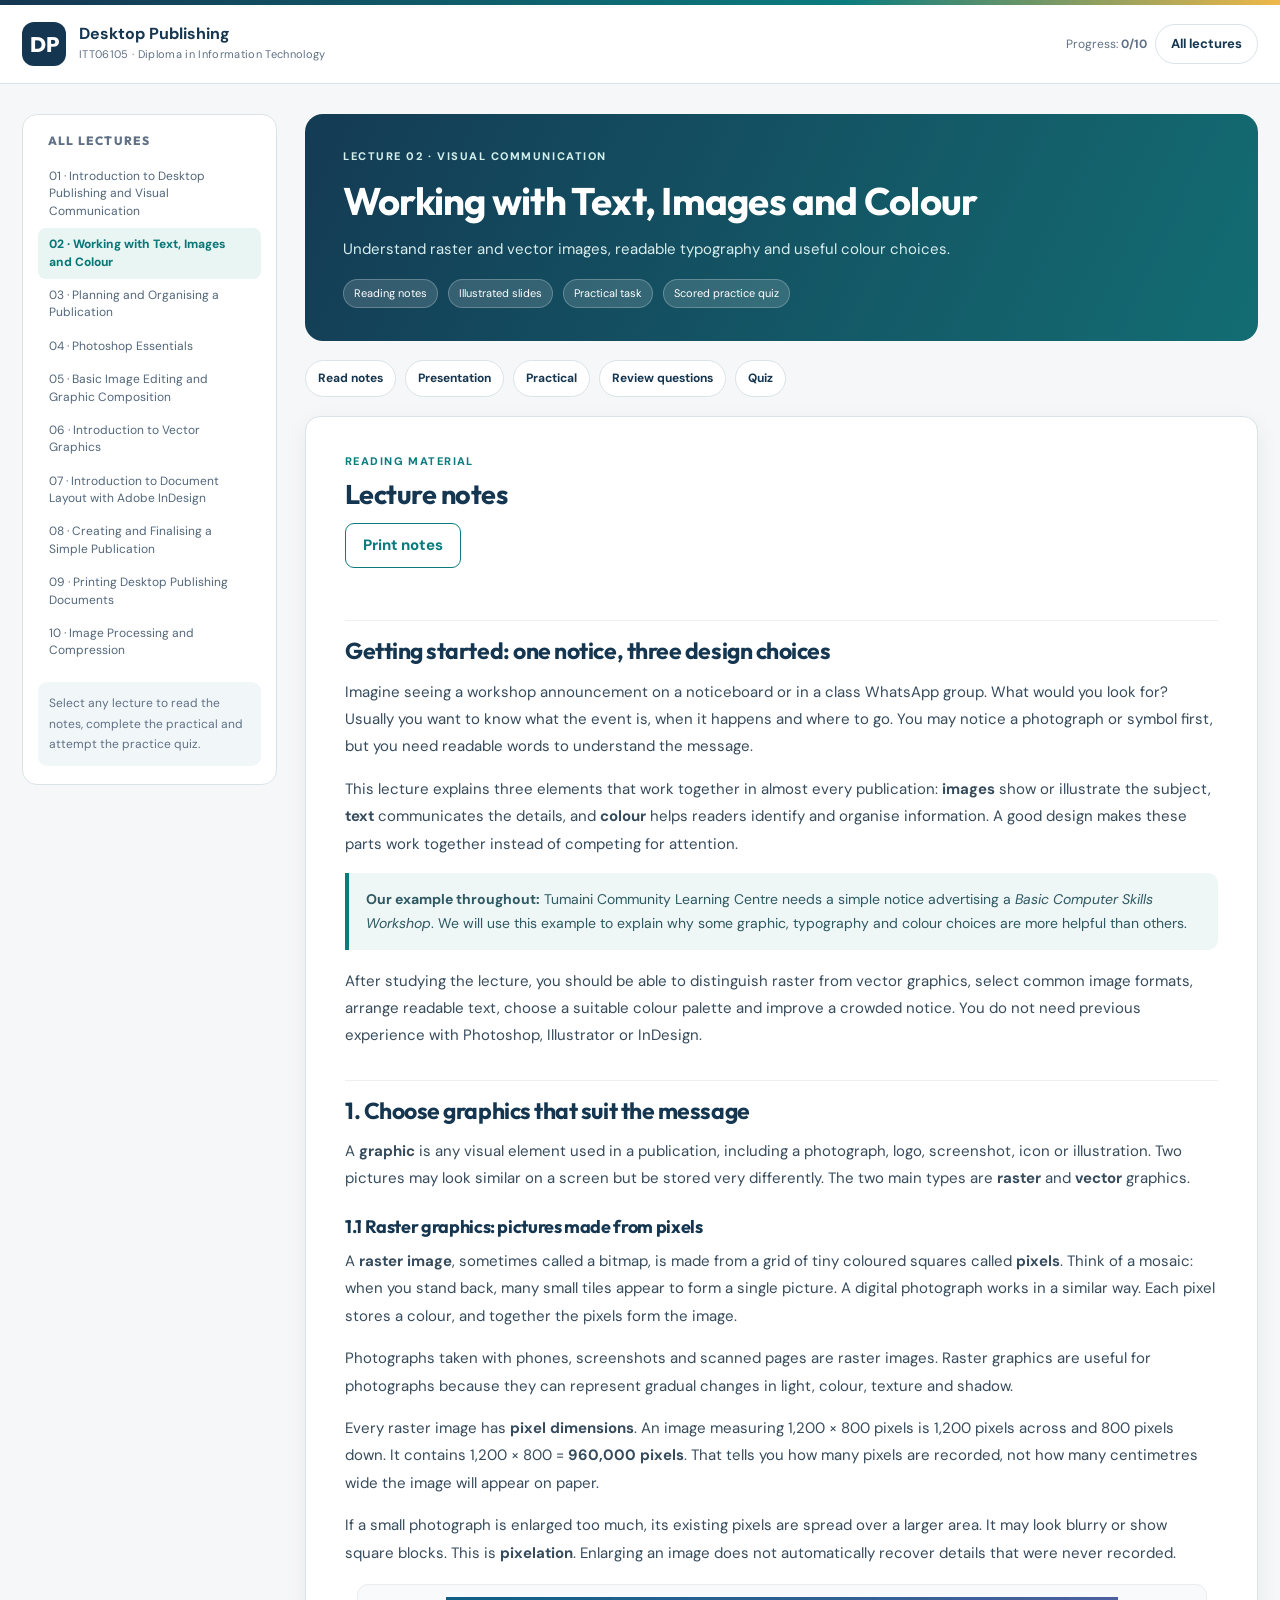
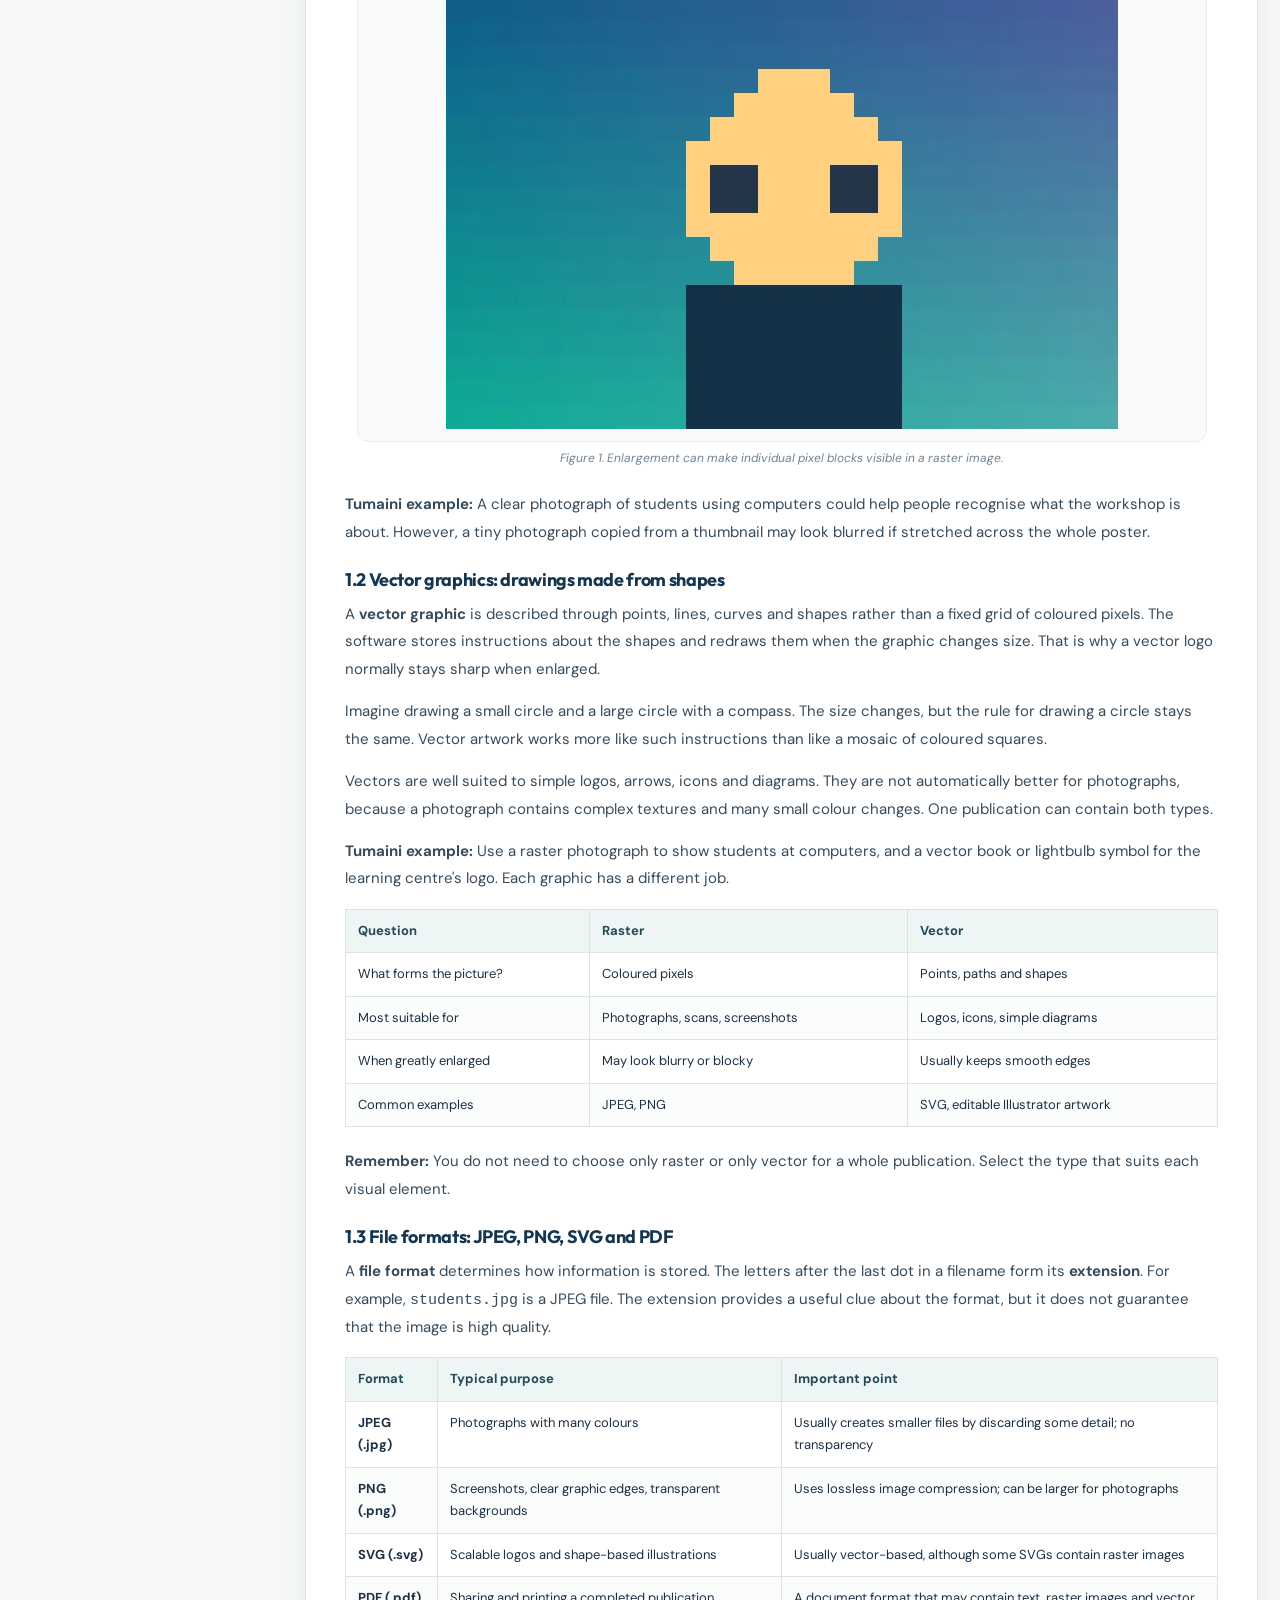
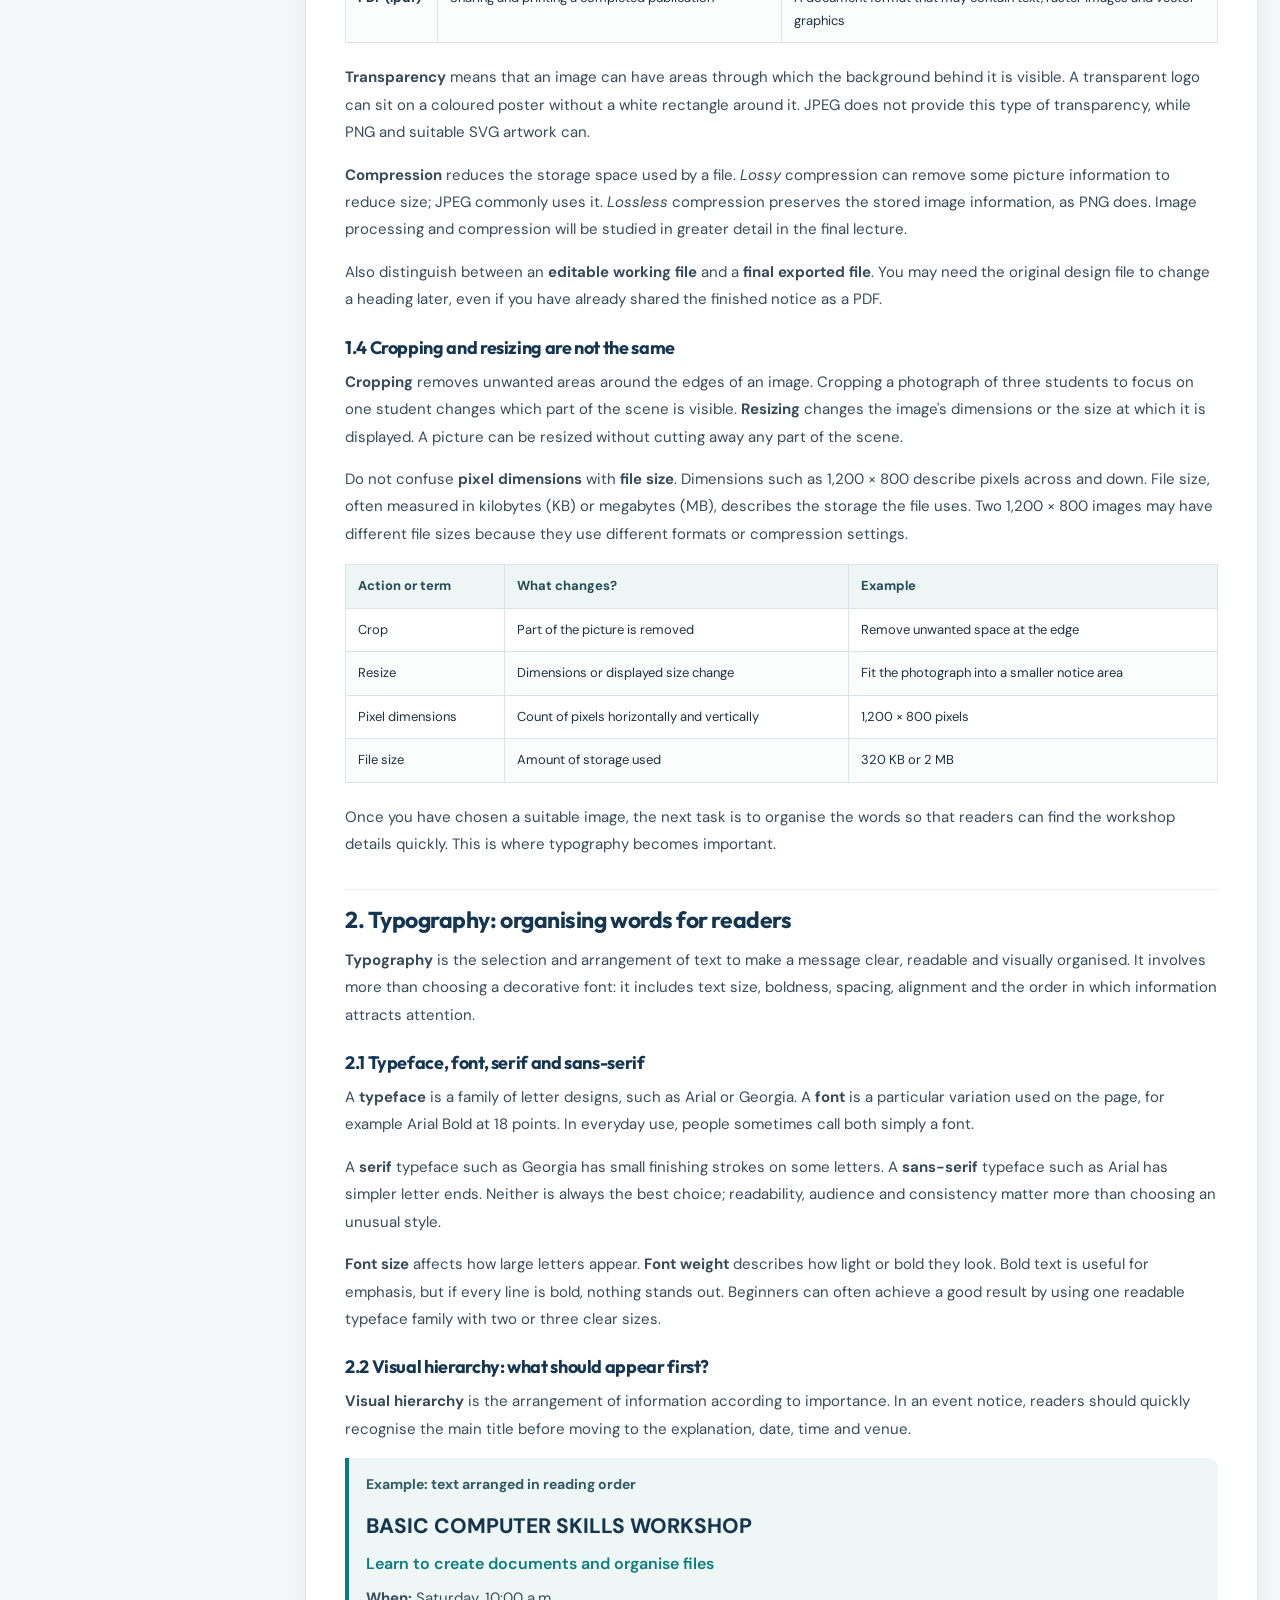
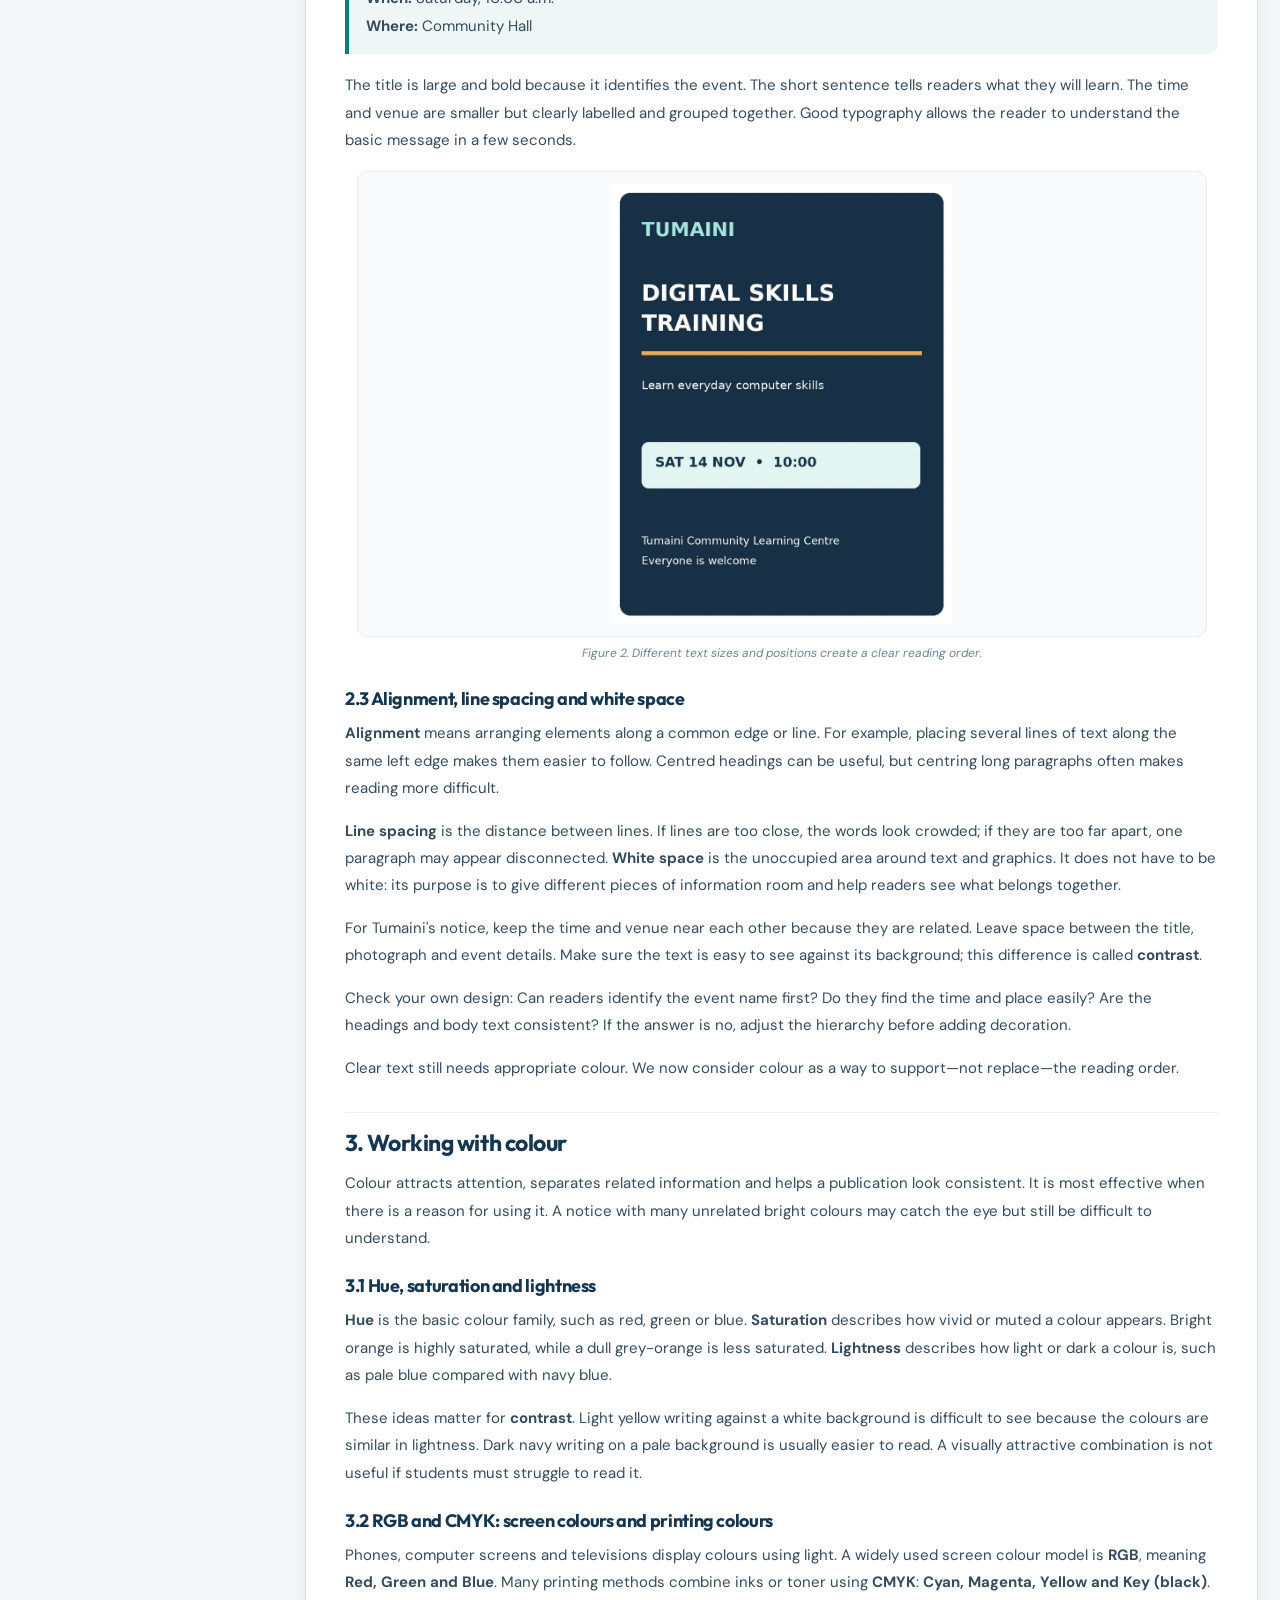
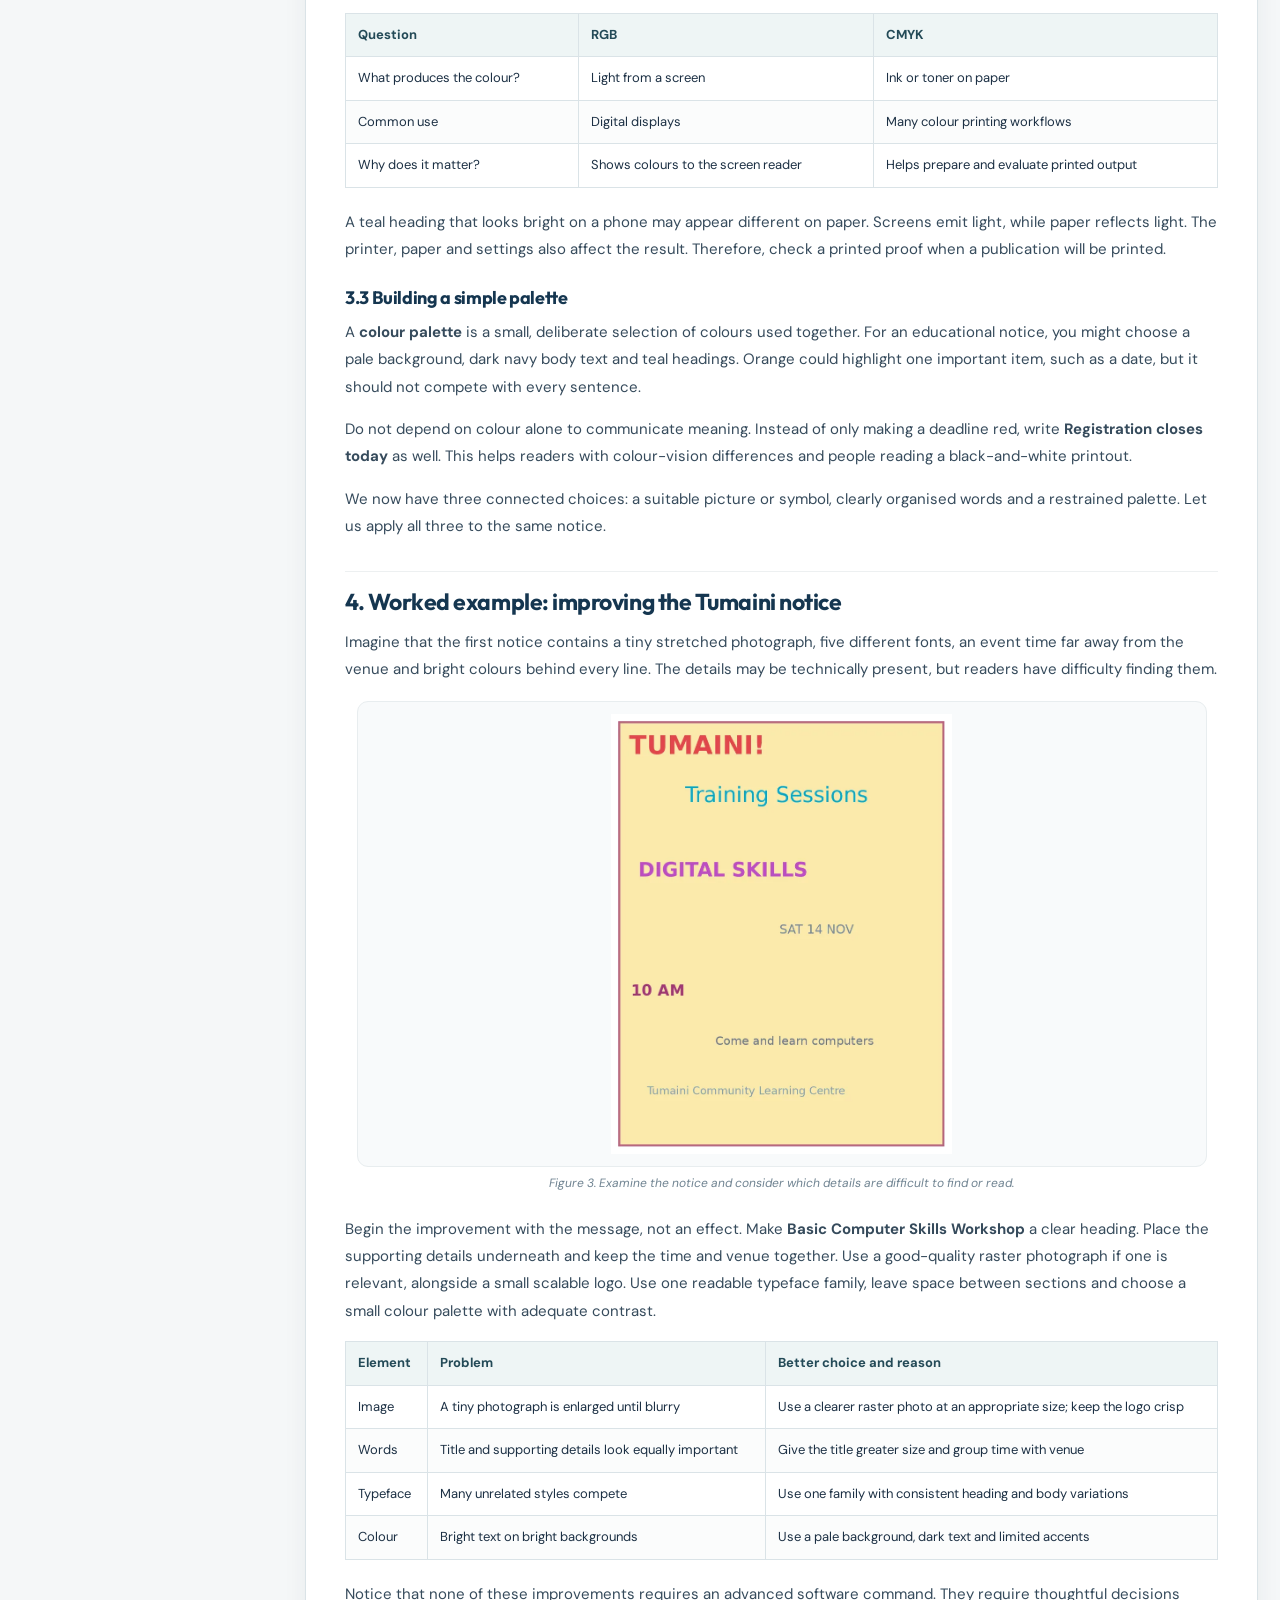
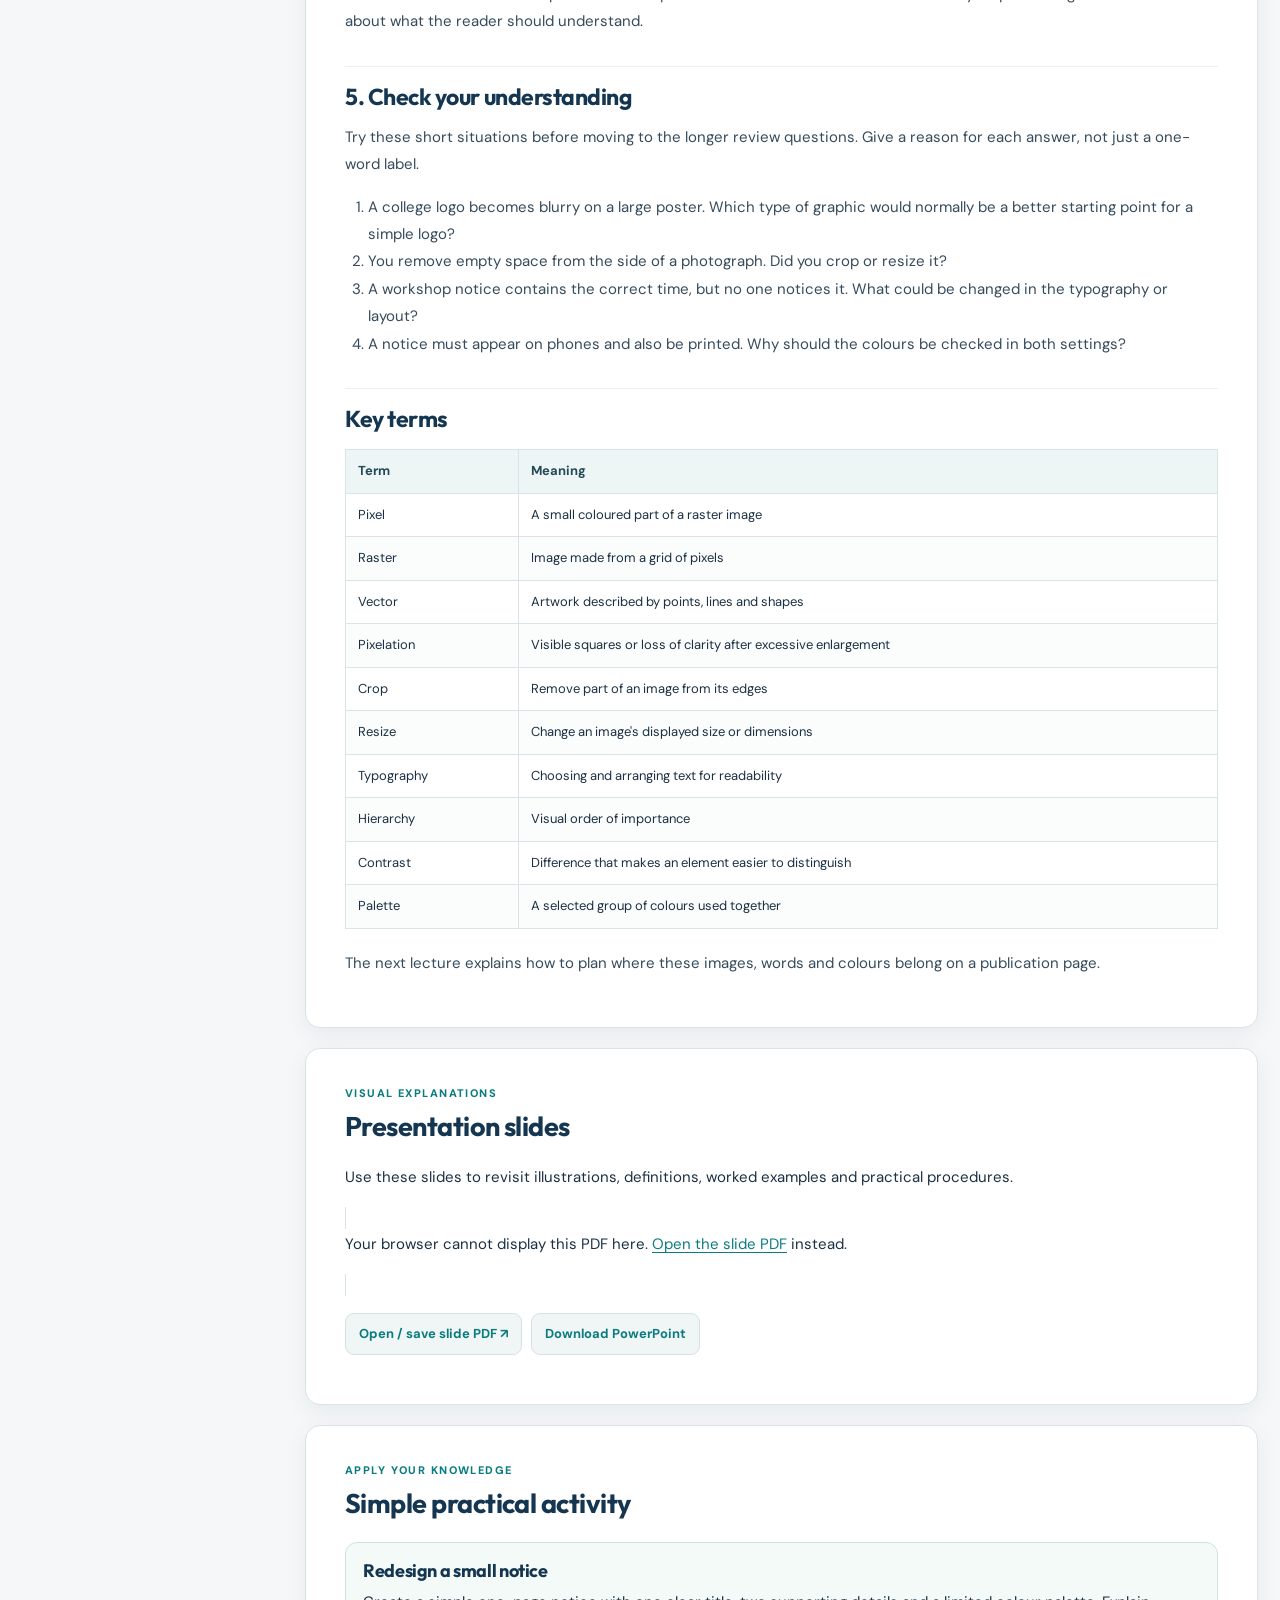
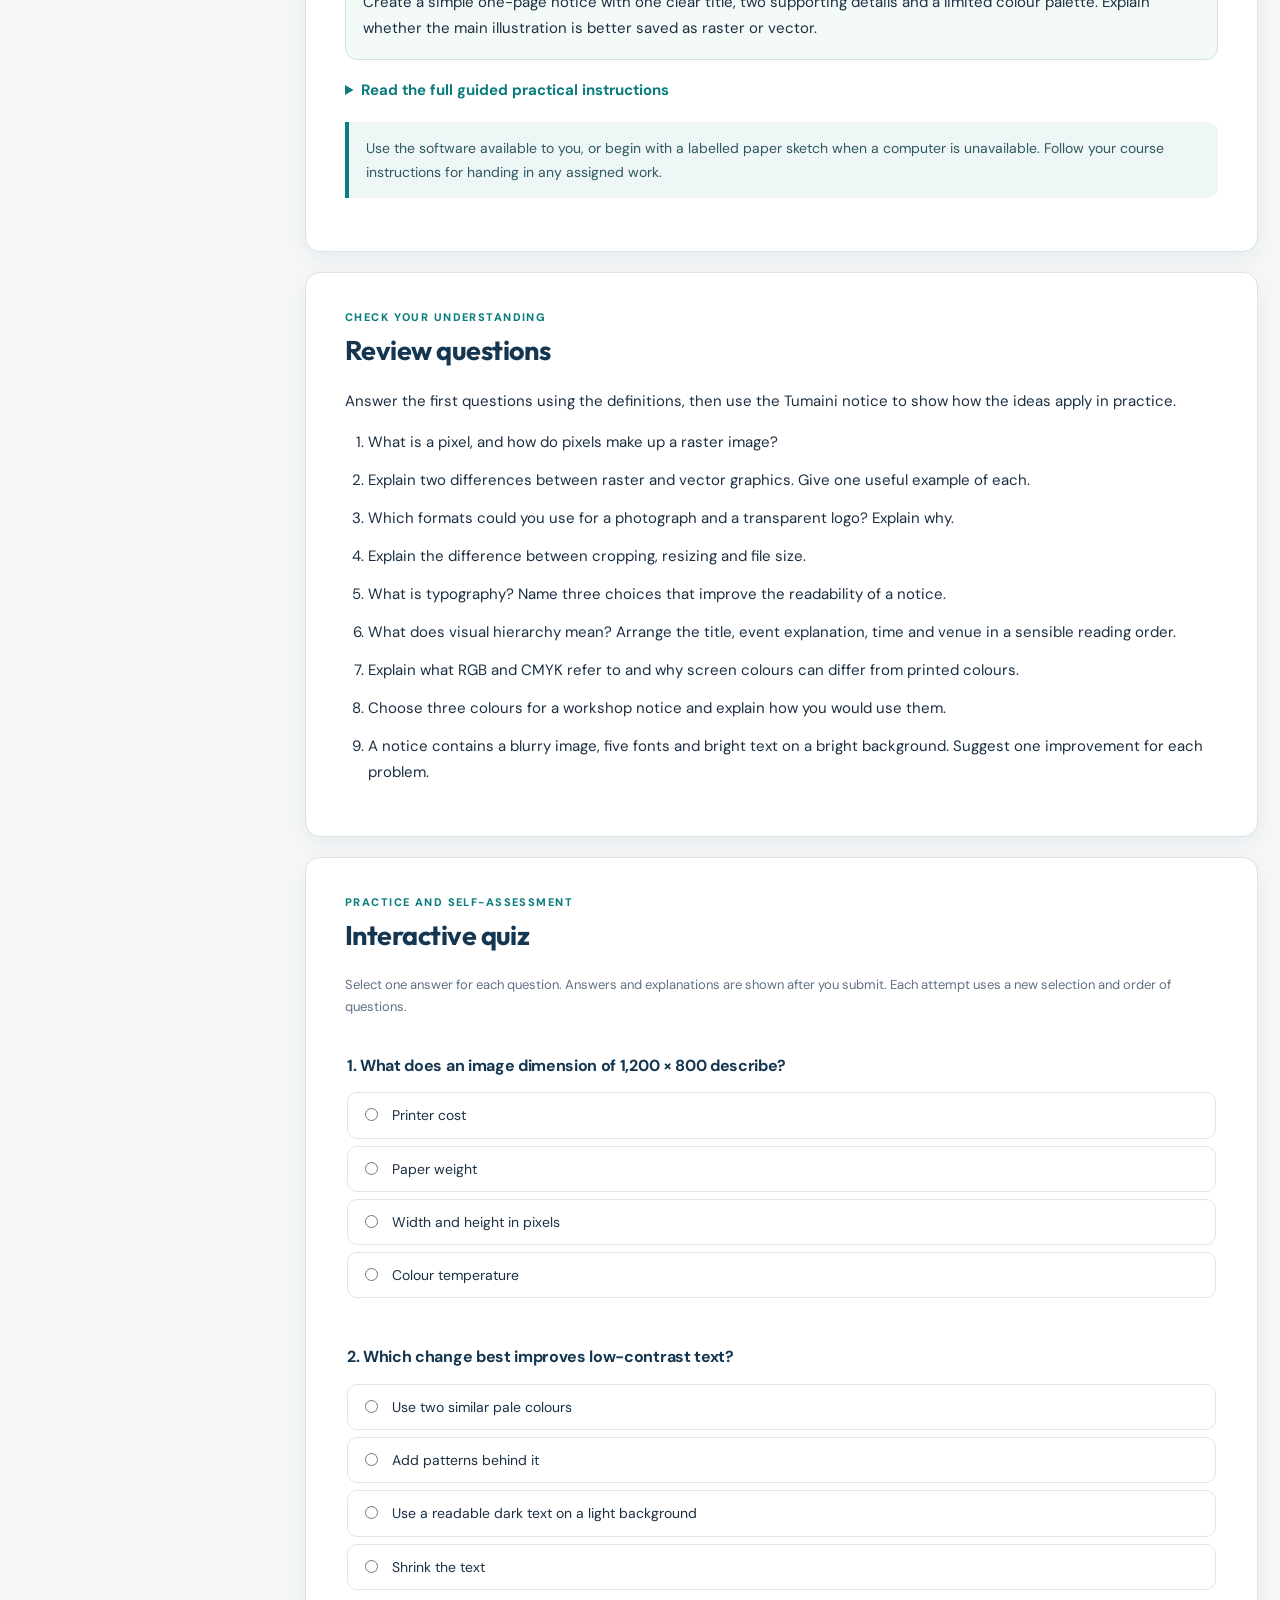
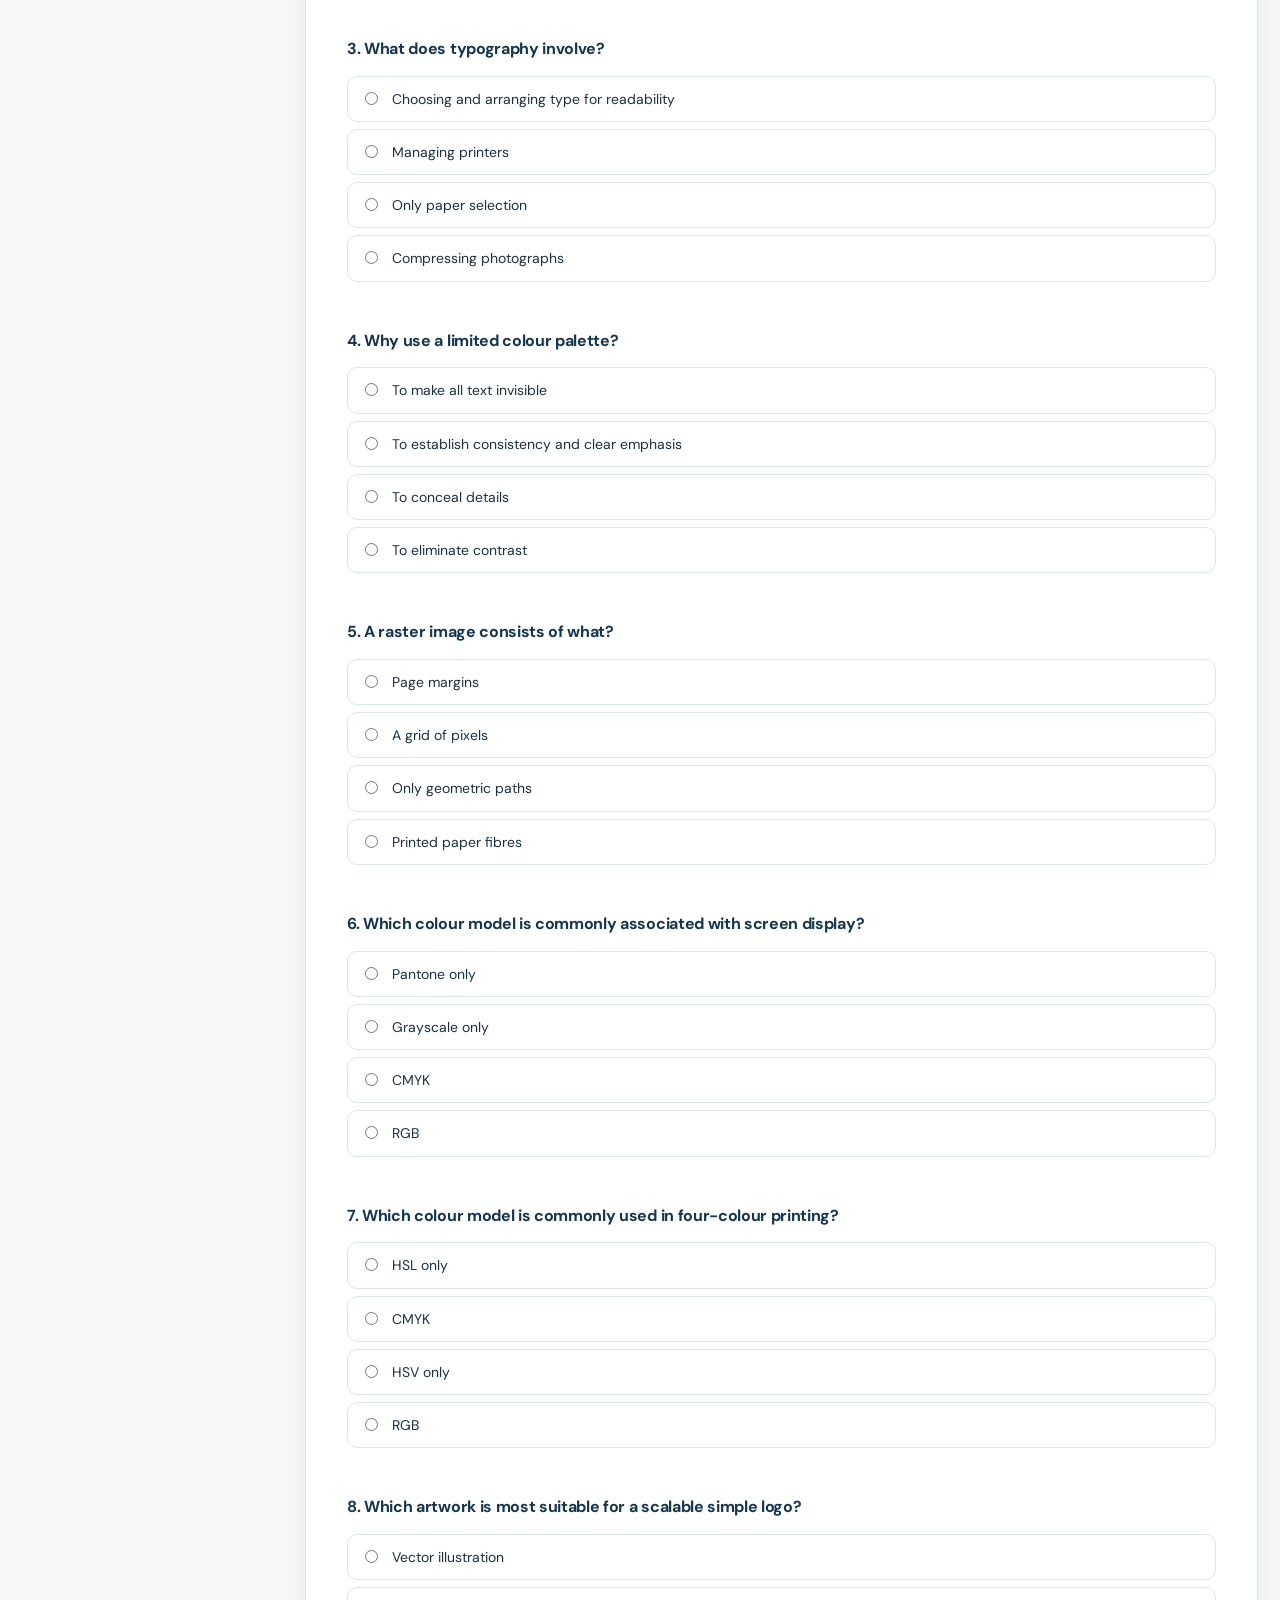
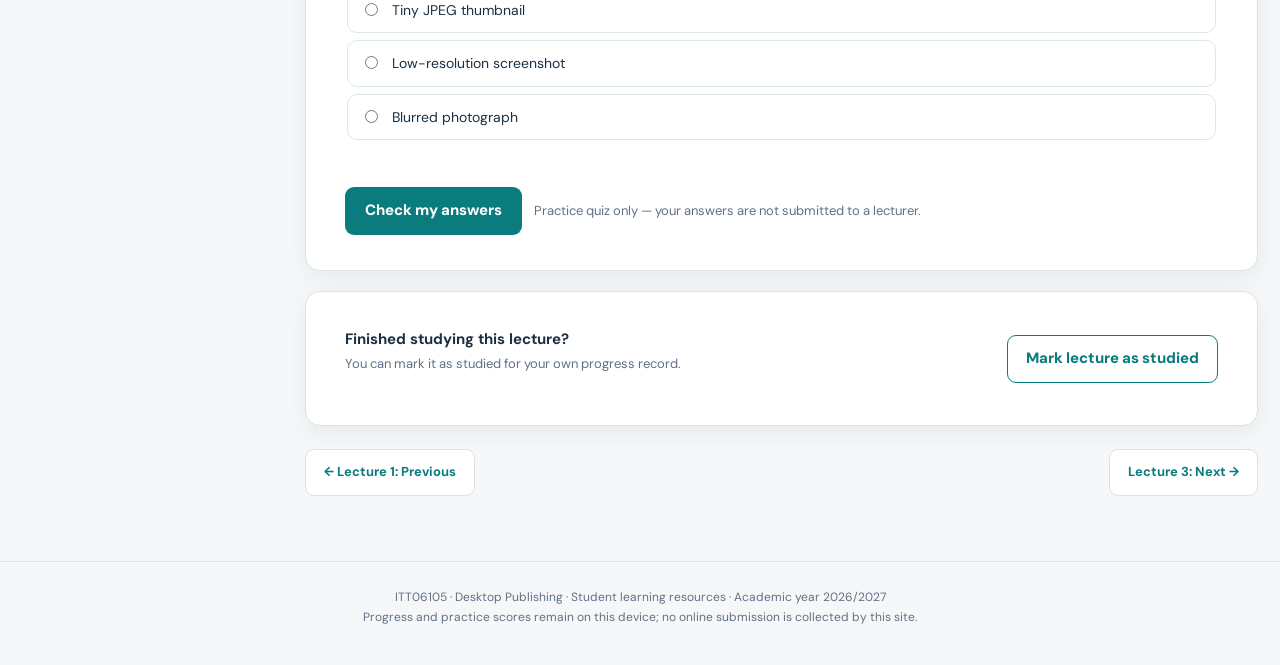
==== commit a4637a3e: "Fix duplicate section anchors in Lecture 2 practical workbook" ====
--- a/lectures/lecture-02.html
+++ b/lectures/lecture-02.html
@@ -93,10 +93,10 @@
 </div></section>
 
 <section class="content-panel slide-panel" id="slides"><div class="section-overline">Visual explanations</div><h2>Presentation slides</h2><p>Use these slides to revisit illustrations, definitions, worked examples and practical procedures.</p><object data="../assets/slides/lecture-02.pdf#view=FitH" type="application/pdf" class="slide-frame" aria-label="Lecture 2 presentation PDF"><p>Your browser cannot display this PDF here. <a href="../assets/slides/lecture-02.pdf">Open the slide PDF</a> instead.</p></object><div class="download-row"><a href="../assets/slides/lecture-02.pdf" target="_blank" rel="noopener">Open / save slide PDF ↗</a><a href="../assets/downloads/lecture-02.pptx" download>Download PowerPoint</a></div></section>
-<section class="content-panel practical-panel" id="practical"><div class="section-overline">Apply your knowledge</div><h2>Simple practical activity</h2><div class="assignment"><h3>Redesign a small notice</h3><p>Create a simple one-page notice with one clear title, two supporting details and a limited colour palette. Explain whether the main illustration is better saved as raster or vector.</p></div><details style="margin-top:18px"><summary style="font-weight:700;cursor:pointer;color:var(--teal)">Read the full guided practical instructions</summary><div class="reading-content" style="padding-top:14px"><p><strong>STUDENT ACTIVITY WORKSHEET</strong></p><p>Complete the essential activities on paper. If suitable software is available, reproduce the final design digitally after the tutorial.</p><p>Student name: __________________________________________    Registration no.: _______________________</p><h2 id="section-1">Activity A — Choose a suitable graphic</h2><p>For each item, choose raster or vector as the most useful starting point, and write one reason. More than one format may sometimes be acceptable when your reason is sound.</p><div class="table-scroll"><table class="notes-table"><tr><th>Publication item</th><th>Type (raster/vector)</th><th>Reason</th></tr><tr><td>A photo of students using computers</td><td>____________________</td><td>____________________________</td></tr><tr><td>A simple book-shaped college logo</td><td>____________________</td><td>____________________________</td></tr><tr><td>A scanned handwritten letter</td><td>____________________</td><td>____________________________</td></tr><tr><td>A line icon for the notice heading</td><td>____________________</td><td>____________________________</td></tr></table></div><h2 id="section-2">Activity B — Critique the first notice</h2><p>Study the original notice below. Identify THREE specific problems involving typography, layout or colour. Explain briefly how each problem affects the reader.</p><figure class="lesson-figure"><img loading="lazy" src="../assets/figures/l02_de7c080a860a.webp" alt="Illustration accompanying this section of the lecture notes"></figure><p>1. Problem: ___________________________________________________________________________________
+<section class="content-panel practical-panel" id="practical"><div class="section-overline">Apply your knowledge</div><h2>Simple practical activity</h2><div class="assignment"><h3>Redesign a small notice</h3><p>Create a simple one-page notice with one clear title, two supporting details and a limited colour palette. Explain whether the main illustration is better saved as raster or vector.</p></div><details style="margin-top:18px"><summary style="font-weight:700;cursor:pointer;color:var(--teal)">Read the full guided practical instructions</summary><div class="reading-content" style="padding-top:14px"><p><strong>STUDENT ACTIVITY WORKSHEET</strong></p><p>Complete the essential activities on paper. If suitable software is available, reproduce the final design digitally after the tutorial.</p><p>Student name: __________________________________________    Registration no.: _______________________</p><h2 id="practical-section-1">Activity A — Choose a suitable graphic</h2><p>For each item, choose raster or vector as the most useful starting point, and write one reason. More than one format may sometimes be acceptable when your reason is sound.</p><div class="table-scroll"><table class="notes-table"><tr><th>Publication item</th><th>Type (raster/vector)</th><th>Reason</th></tr><tr><td>A photo of students using computers</td><td>____________________</td><td>____________________________</td></tr><tr><td>A simple book-shaped college logo</td><td>____________________</td><td>____________________________</td></tr><tr><td>A scanned handwritten letter</td><td>____________________</td><td>____________________________</td></tr><tr><td>A line icon for the notice heading</td><td>____________________</td><td>____________________________</td></tr></table></div><h2 id="practical-section-2">Activity B — Critique the first notice</h2><p>Study the original notice below. Identify THREE specific problems involving typography, layout or colour. Explain briefly how each problem affects the reader.</p><figure class="lesson-figure"><img loading="lazy" src="../assets/figures/l02_de7c080a860a.webp" alt="Illustration accompanying this section of the lecture notes"></figure><p>1. Problem: ___________________________________________________________________________________
    Improvement: _________________________________________________________________________________</p><p>2. Problem: ___________________________________________________________________________________
    Improvement: _________________________________________________________________________________</p><p>3. Problem: ___________________________________________________________________________________
-   Improvement: _________________________________________________________________________________</p><h2 id="section-3">Activity C — Sketch a clearer notice</h2><p>Design a new version of the same announcement. Preserve the event name, date, time and organisation. Use a main heading, a short supporting line, one or two type styles and a limited colour palette. You may use pencil and labels.</p><div class="table-scroll"><table class="notes-table"><tr><th></th></tr></table></div><p>Selected text colour: _______________________  Background: _______________________  Accent: _______________________</p><h3 id="section-4">Activity D — Explain your design</h3><p>Write three reasons why your design is easier to read than the original notice. Refer to at least one image or format choice, one text/typography choice and one colour choice.</p><p>1. ______________________________________________________________________________________________</p><p>2. ______________________________________________________________________________________________</p><p>3. ______________________________________________________________________________________________</p><h3 id="section-5">Submission checklist</h3><ul class="note-list"><li>Completed the four image choices and reasons.</li><li>Identified three specific weaknesses in the sample notice.</li><li>Prepared one legible notice sketch with essential event details.</li><li>Explained three improvements using relevant design vocabulary.</li></ul></div></details><div class="notice" style="margin-top:18px">Use the software available to you, or begin with a labelled paper sketch when a computer is unavailable. Follow your course instructions for handing in any assigned work.</div></section>
+   Improvement: _________________________________________________________________________________</p><h2 id="practical-section-3">Activity C — Sketch a clearer notice</h2><p>Design a new version of the same announcement. Preserve the event name, date, time and organisation. Use a main heading, a short supporting line, one or two type styles and a limited colour palette. You may use pencil and labels.</p><div class="table-scroll"><table class="notes-table"><tr><th></th></tr></table></div><p>Selected text colour: _______________________  Background: _______________________  Accent: _______________________</p><h3 id="practical-section-4">Activity D — Explain your design</h3><p>Write three reasons why your design is easier to read than the original notice. Refer to at least one image or format choice, one text/typography choice and one colour choice.</p><p>1. ______________________________________________________________________________________________</p><p>2. ______________________________________________________________________________________________</p><p>3. ______________________________________________________________________________________________</p><h3 id="practical-section-5">Submission checklist</h3><ul class="note-list"><li>Completed the four image choices and reasons.</li><li>Identified three specific weaknesses in the sample notice.</li><li>Prepared one legible notice sketch with essential event details.</li><li>Explained three improvements using relevant design vocabulary.</li></ul></div></details><div class="notice" style="margin-top:18px">Use the software available to you, or begin with a labelled paper sketch when a computer is unavailable. Follow your course instructions for handing in any assigned work.</div></section>
 <section class="content-panel review-panel" id="review"><div class="section-overline">Check your understanding</div><h2>Review questions</h2><p>Answer the first questions using the definitions, then use the Tumaini notice to show how the ideas apply in practice.</p><ol class="review-list"><li>What is a pixel, and how do pixels make up a raster image?</li><li>Explain two differences between raster and vector graphics. Give one useful example of each.</li><li>Which formats could you use for a photograph and a transparent logo? Explain why.</li><li>Explain the difference between cropping, resizing and file size.</li><li>What is typography? Name three choices that improve the readability of a notice.</li><li>What does visual hierarchy mean? Arrange the title, event explanation, time and venue in a sensible reading order.</li><li>Explain what RGB and CMYK refer to and why screen colours can differ from printed colours.</li><li>Choose three colours for a workshop notice and explain how you would use them.</li><li>A notice contains a blurry image, five fonts and bright text on a bright background. Suggest one improvement for each problem.</li></ol></section>
 <section class="content-panel quiz-panel" id="quiz"><div class="section-overline">Practice and self-assessment</div><h2>Interactive quiz</h2><div id="quiz-root" data-lecture="2"></div></section>
 <section class="content-panel done-controls" style="justify-content:space-between"><div><strong>Finished studying this lecture?</strong><p class="done-message">You can mark it as studied for your own progress record.</p></div><button type="button" class="outline-button" data-complete-toggle="2" aria-pressed="false">Mark lecture as studied</button></section><nav class="lesson-end-nav" aria-label="Previous and next lecture"><a href="lecture-01.html">← Lecture 1: Previous</a><a href="lecture-03.html">Lecture 3: Next →</a></nav></div></main><footer class="footer">ITT06105 · Desktop Publishing · Student learning resources · Academic year 2026/2027<br>Progress and practice scores remain on this device; no online submission is collected by this site.</footer><script src="../assets/js/quiz-data.js"></script><script src="../assets/js/site.js"></script></body></html>
